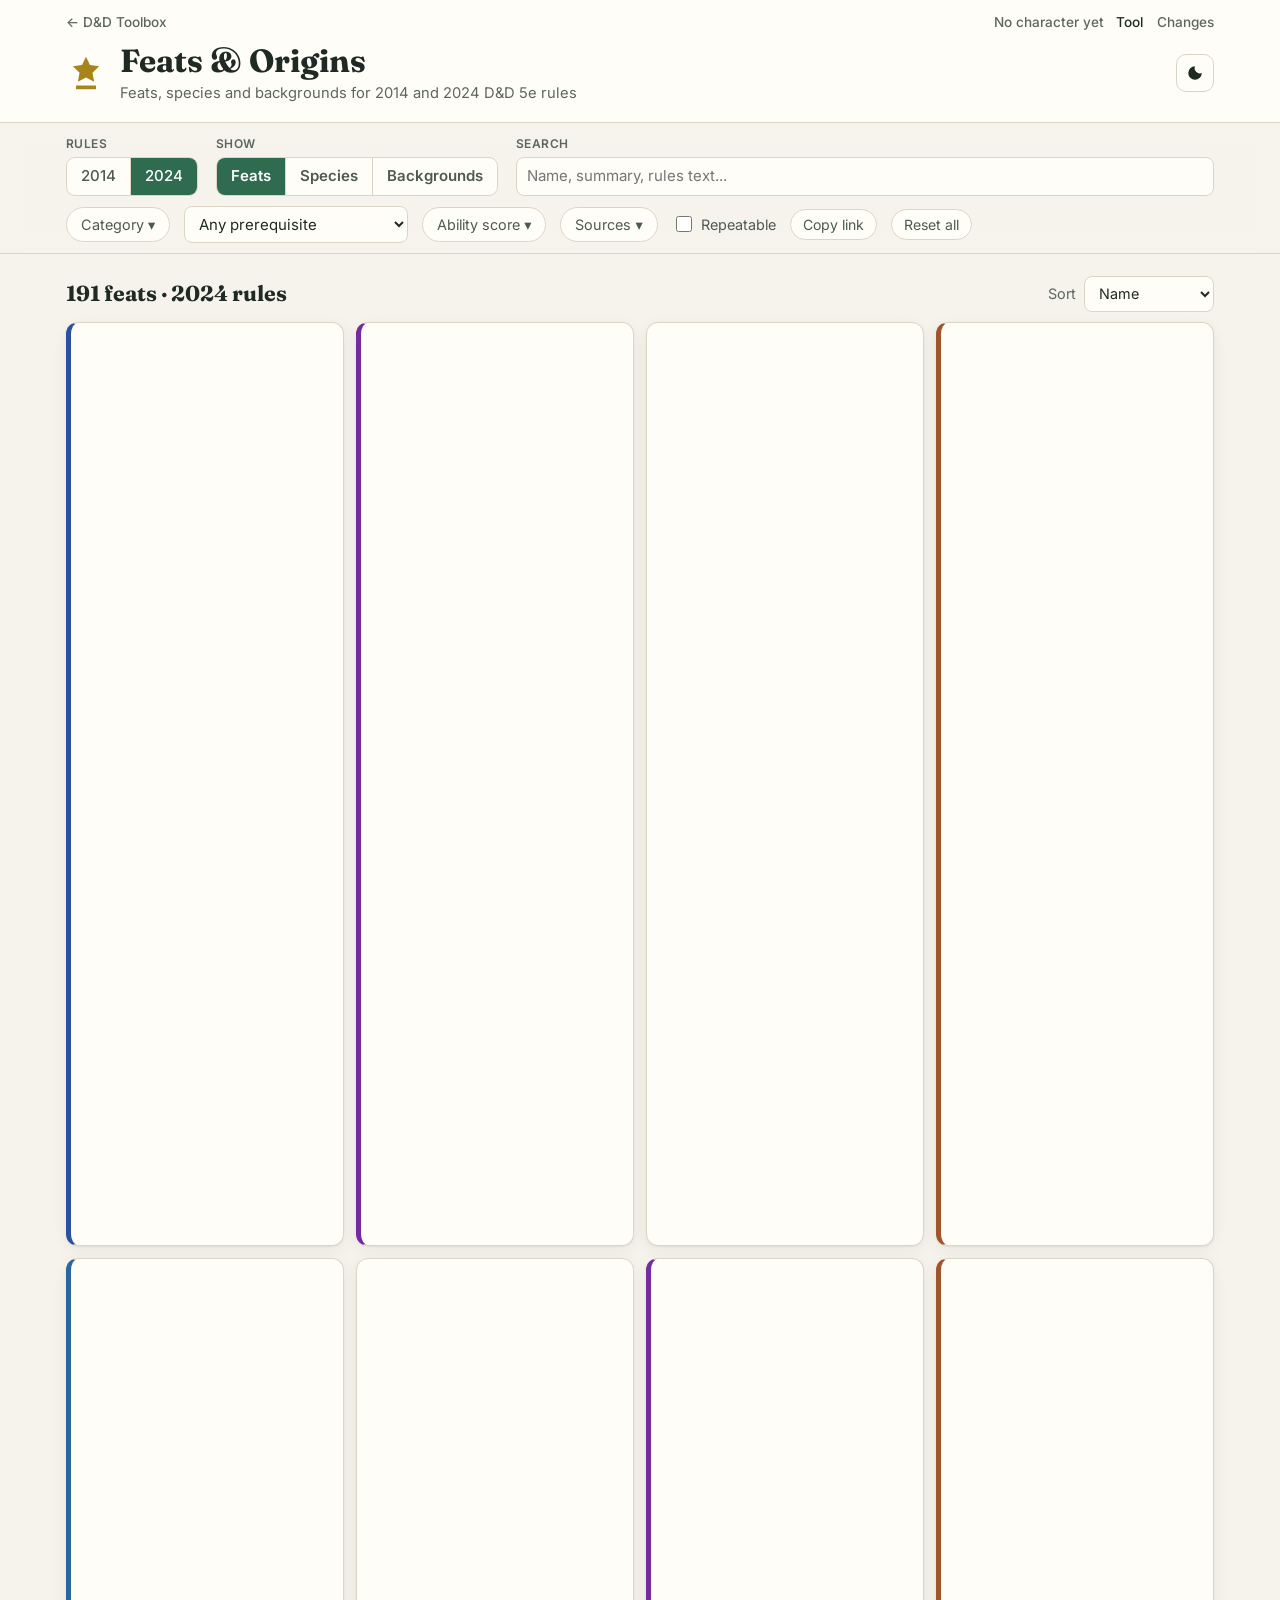
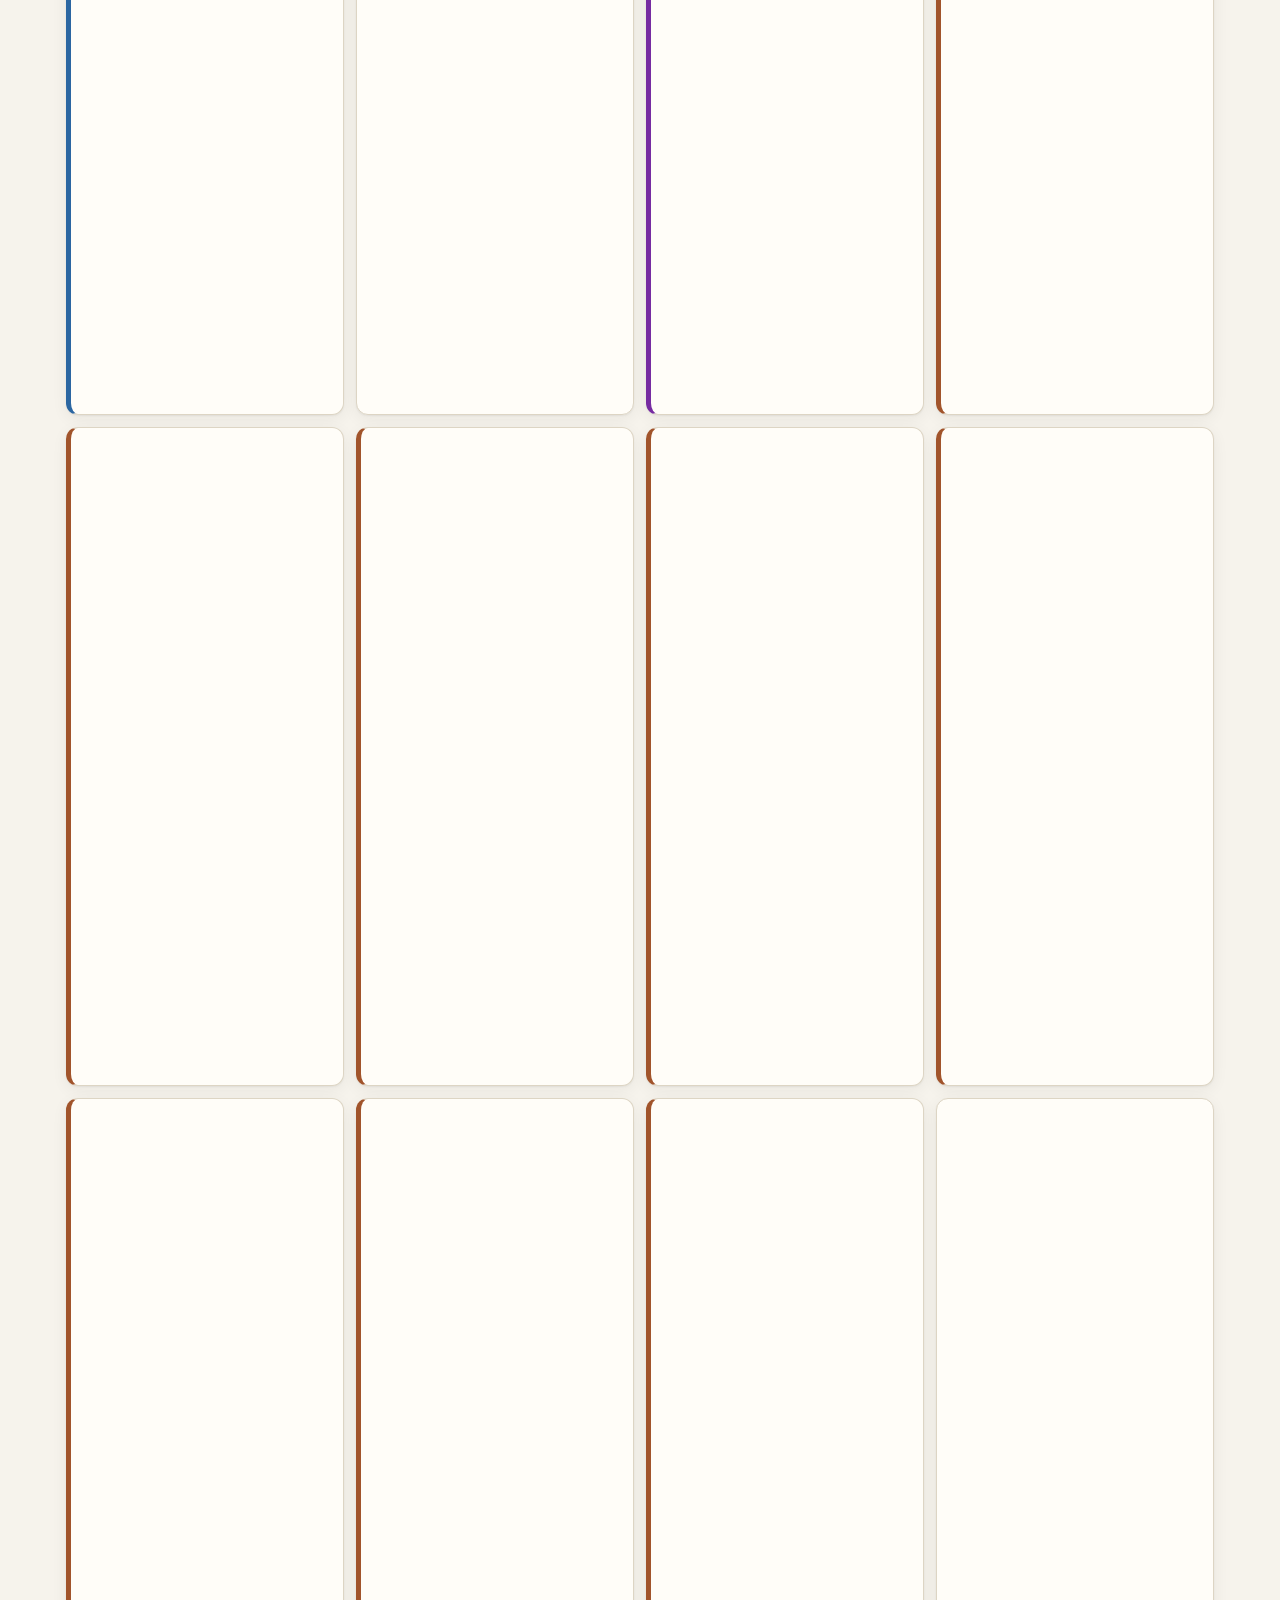
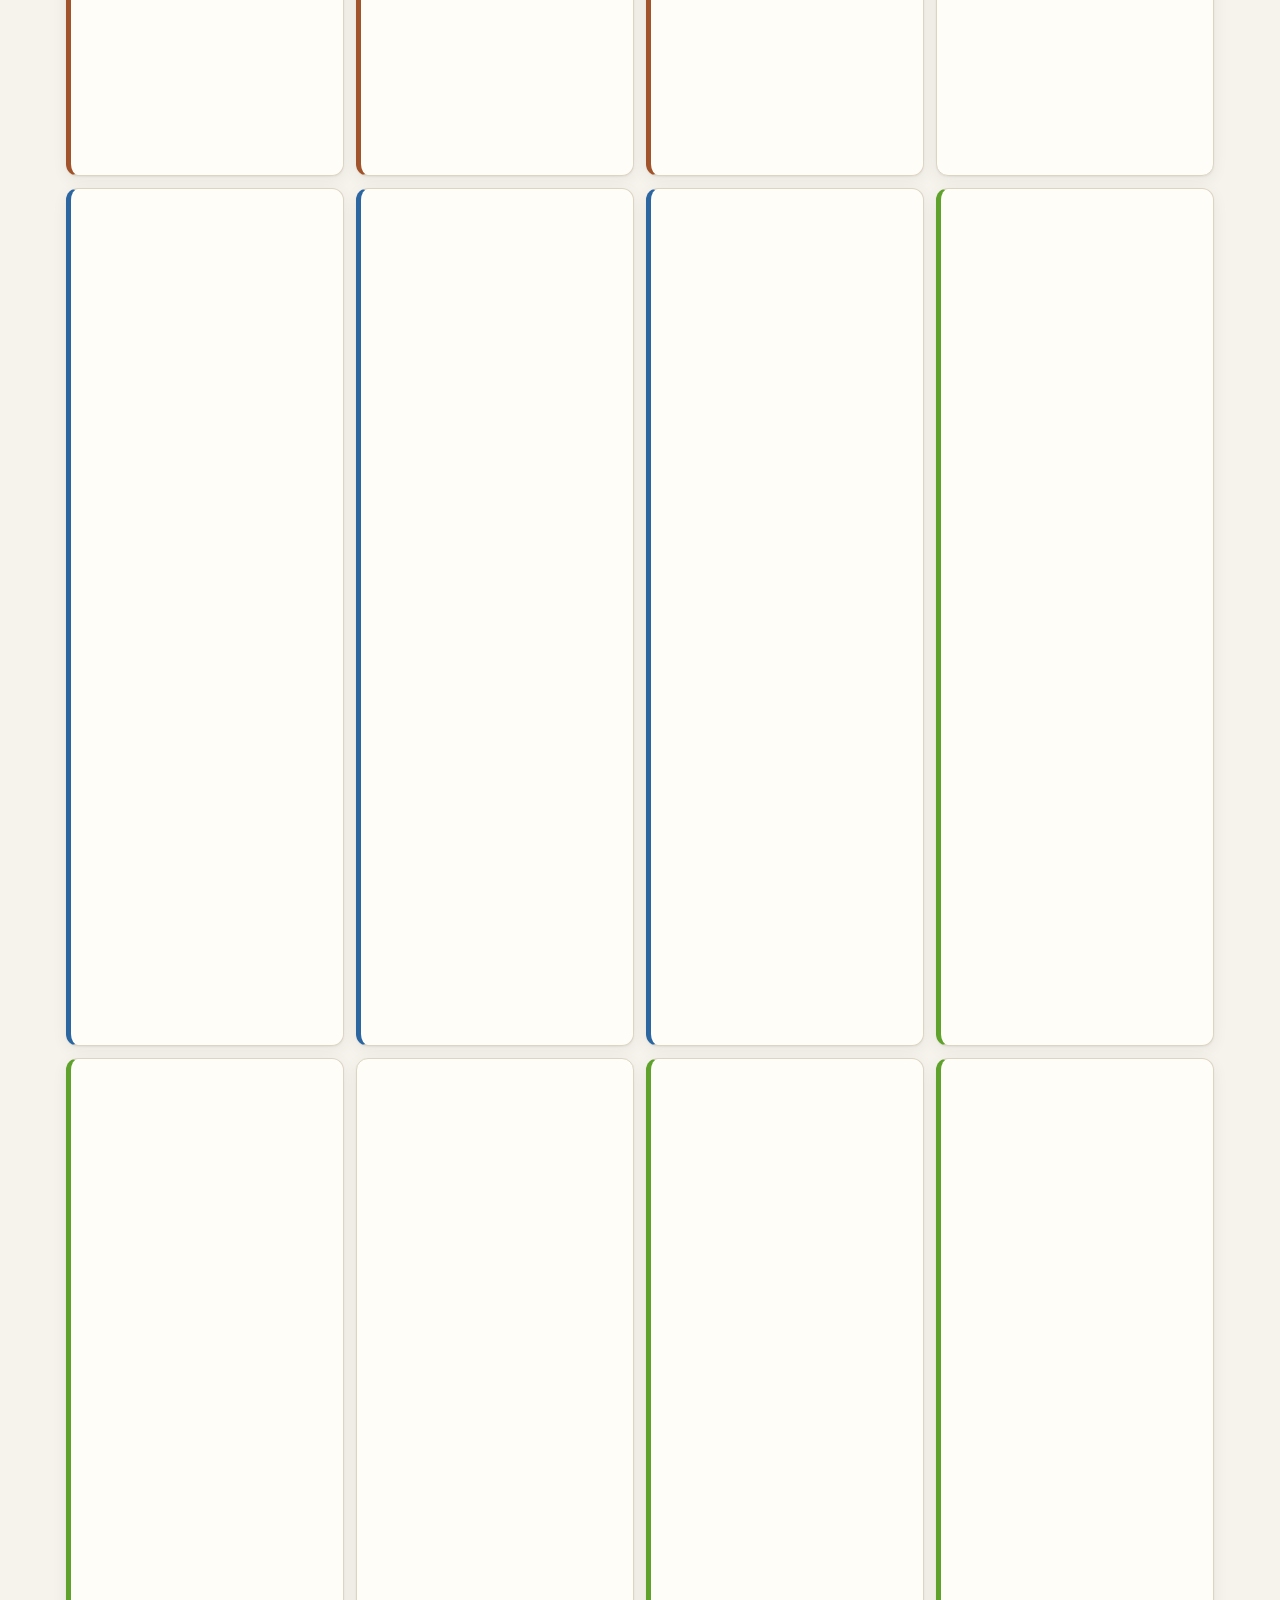
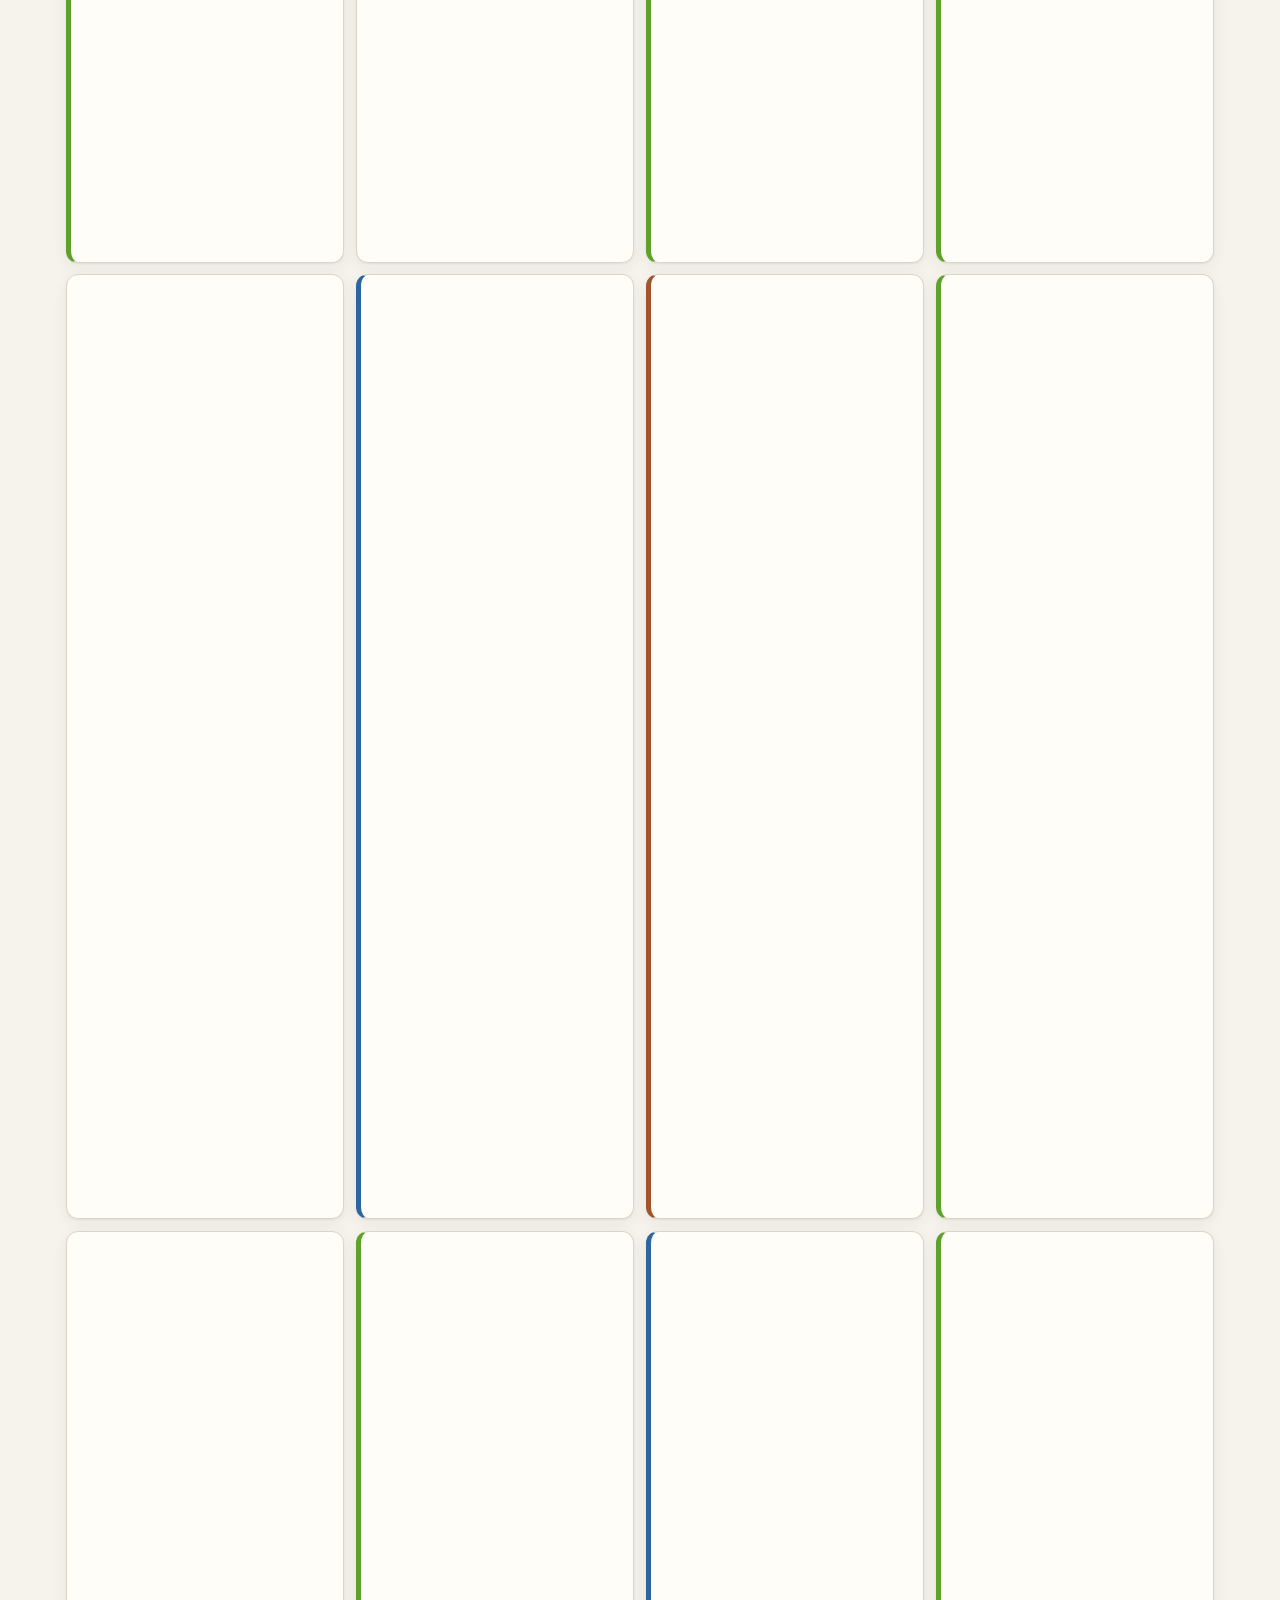
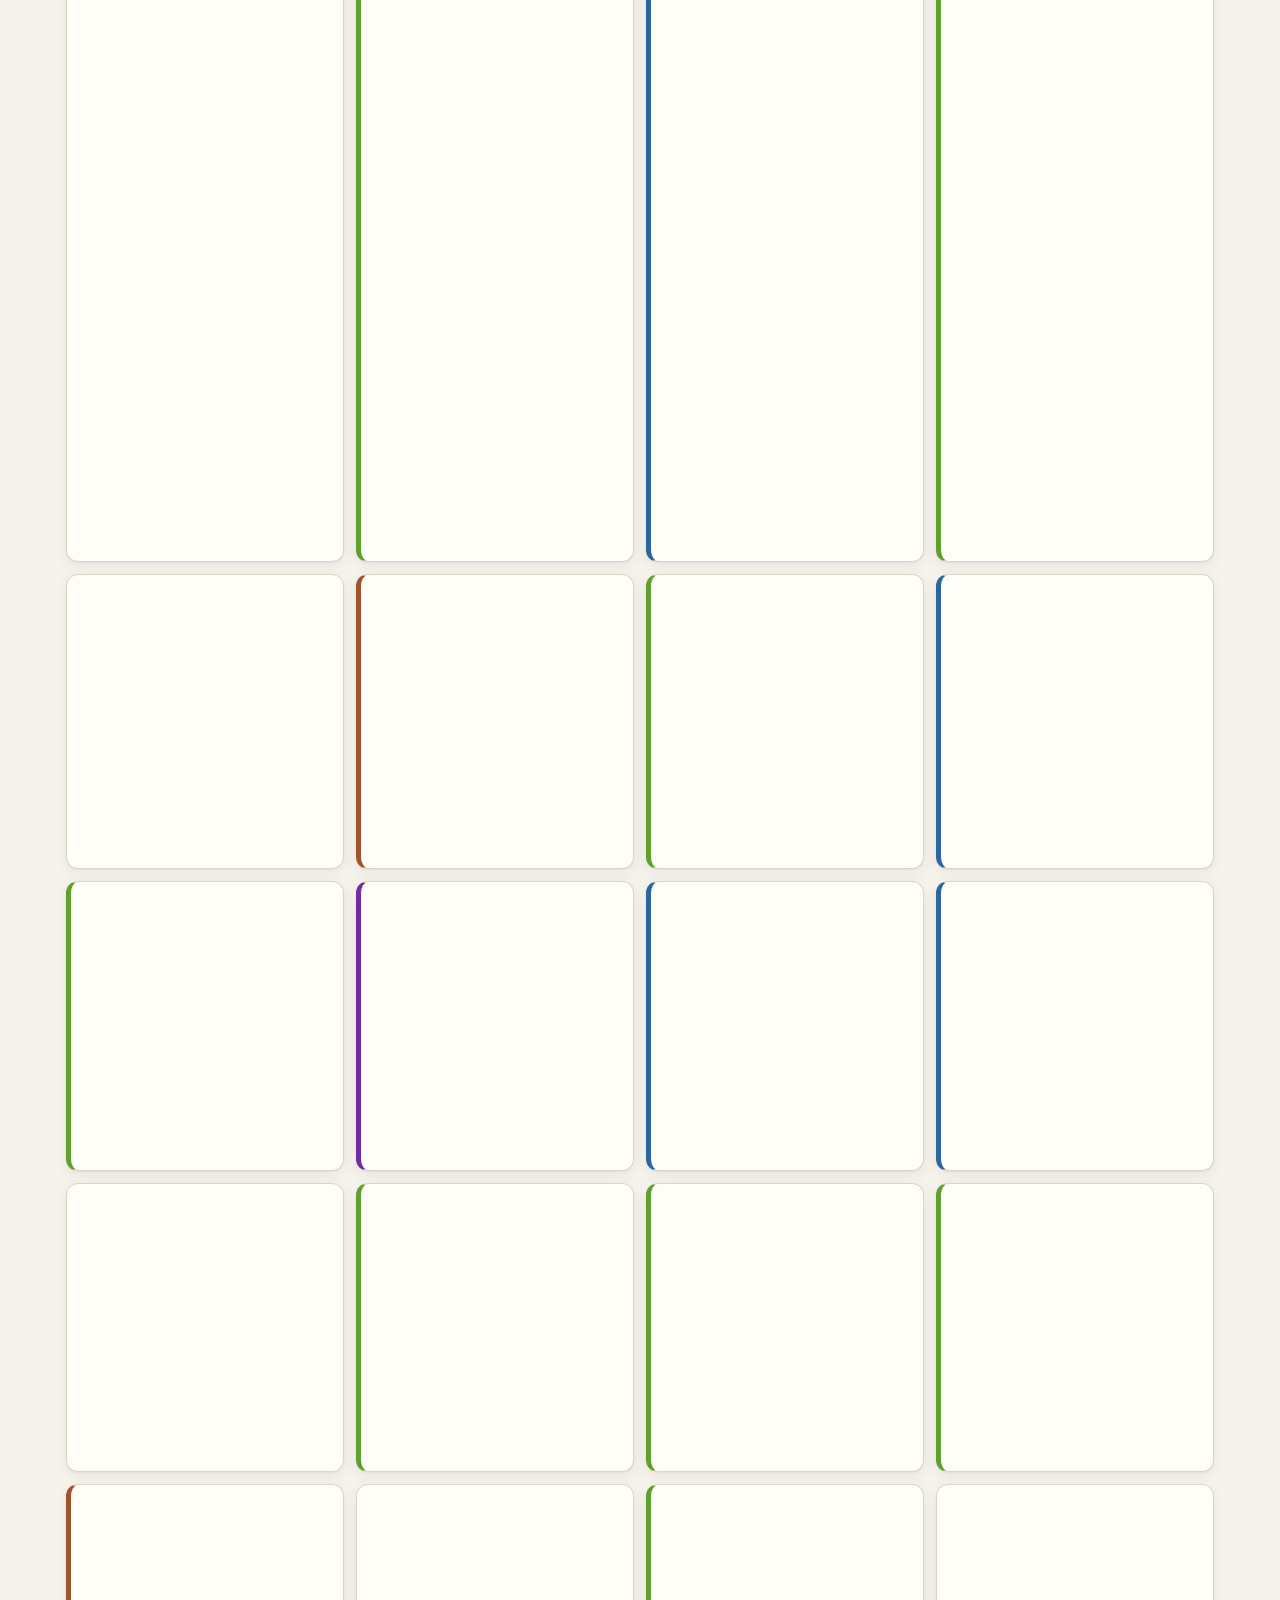
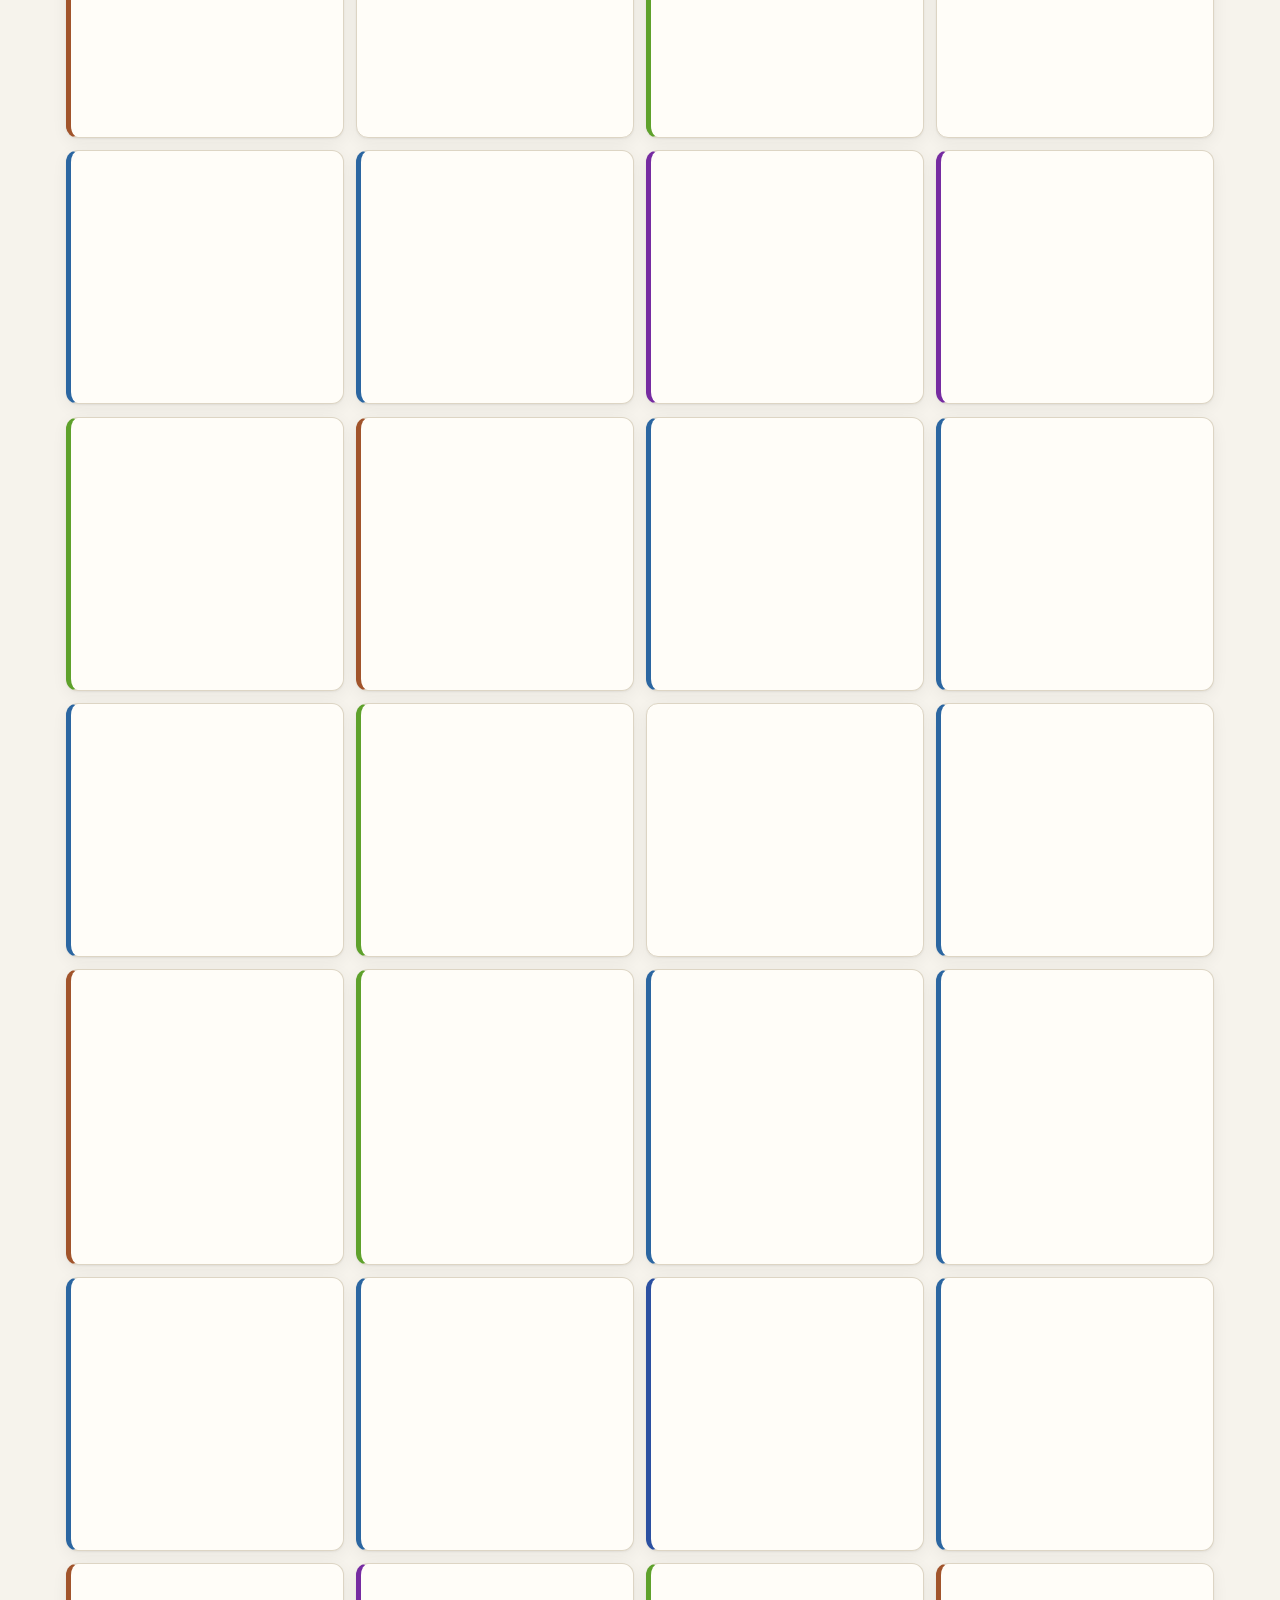
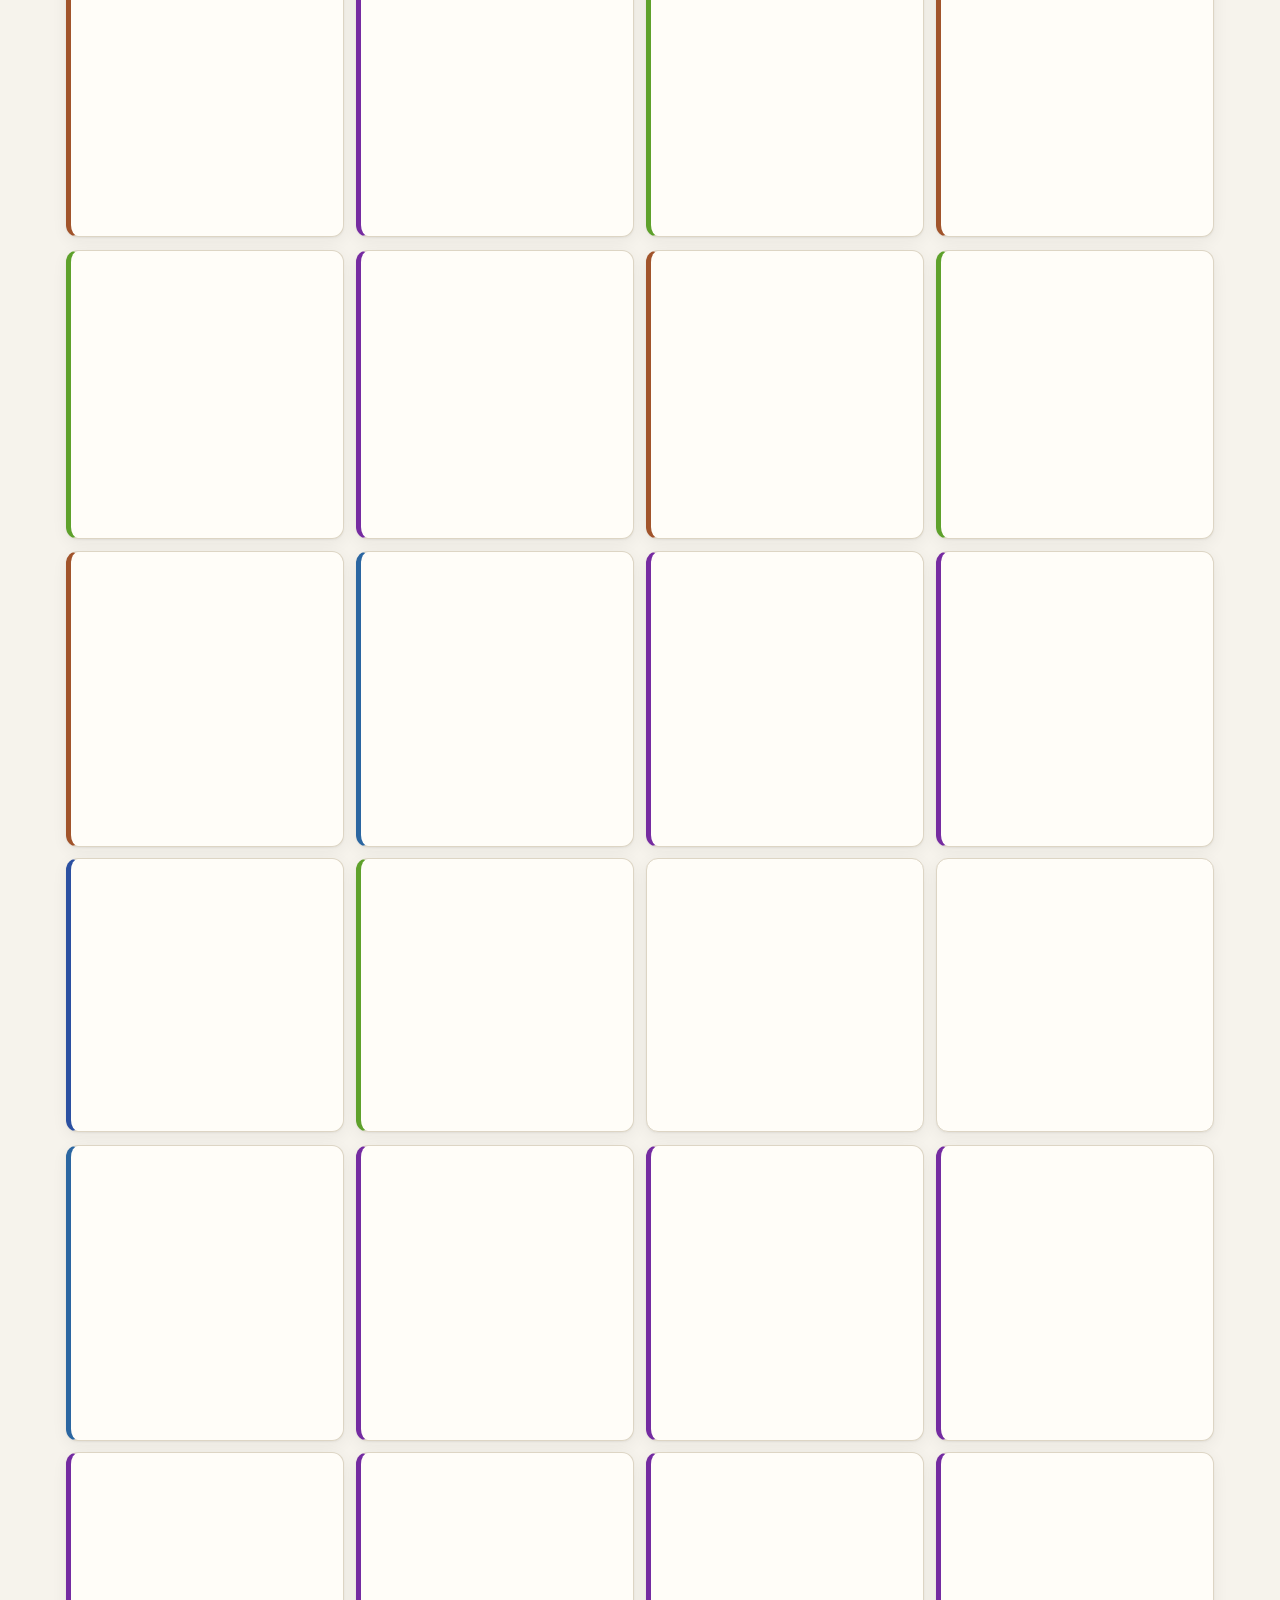
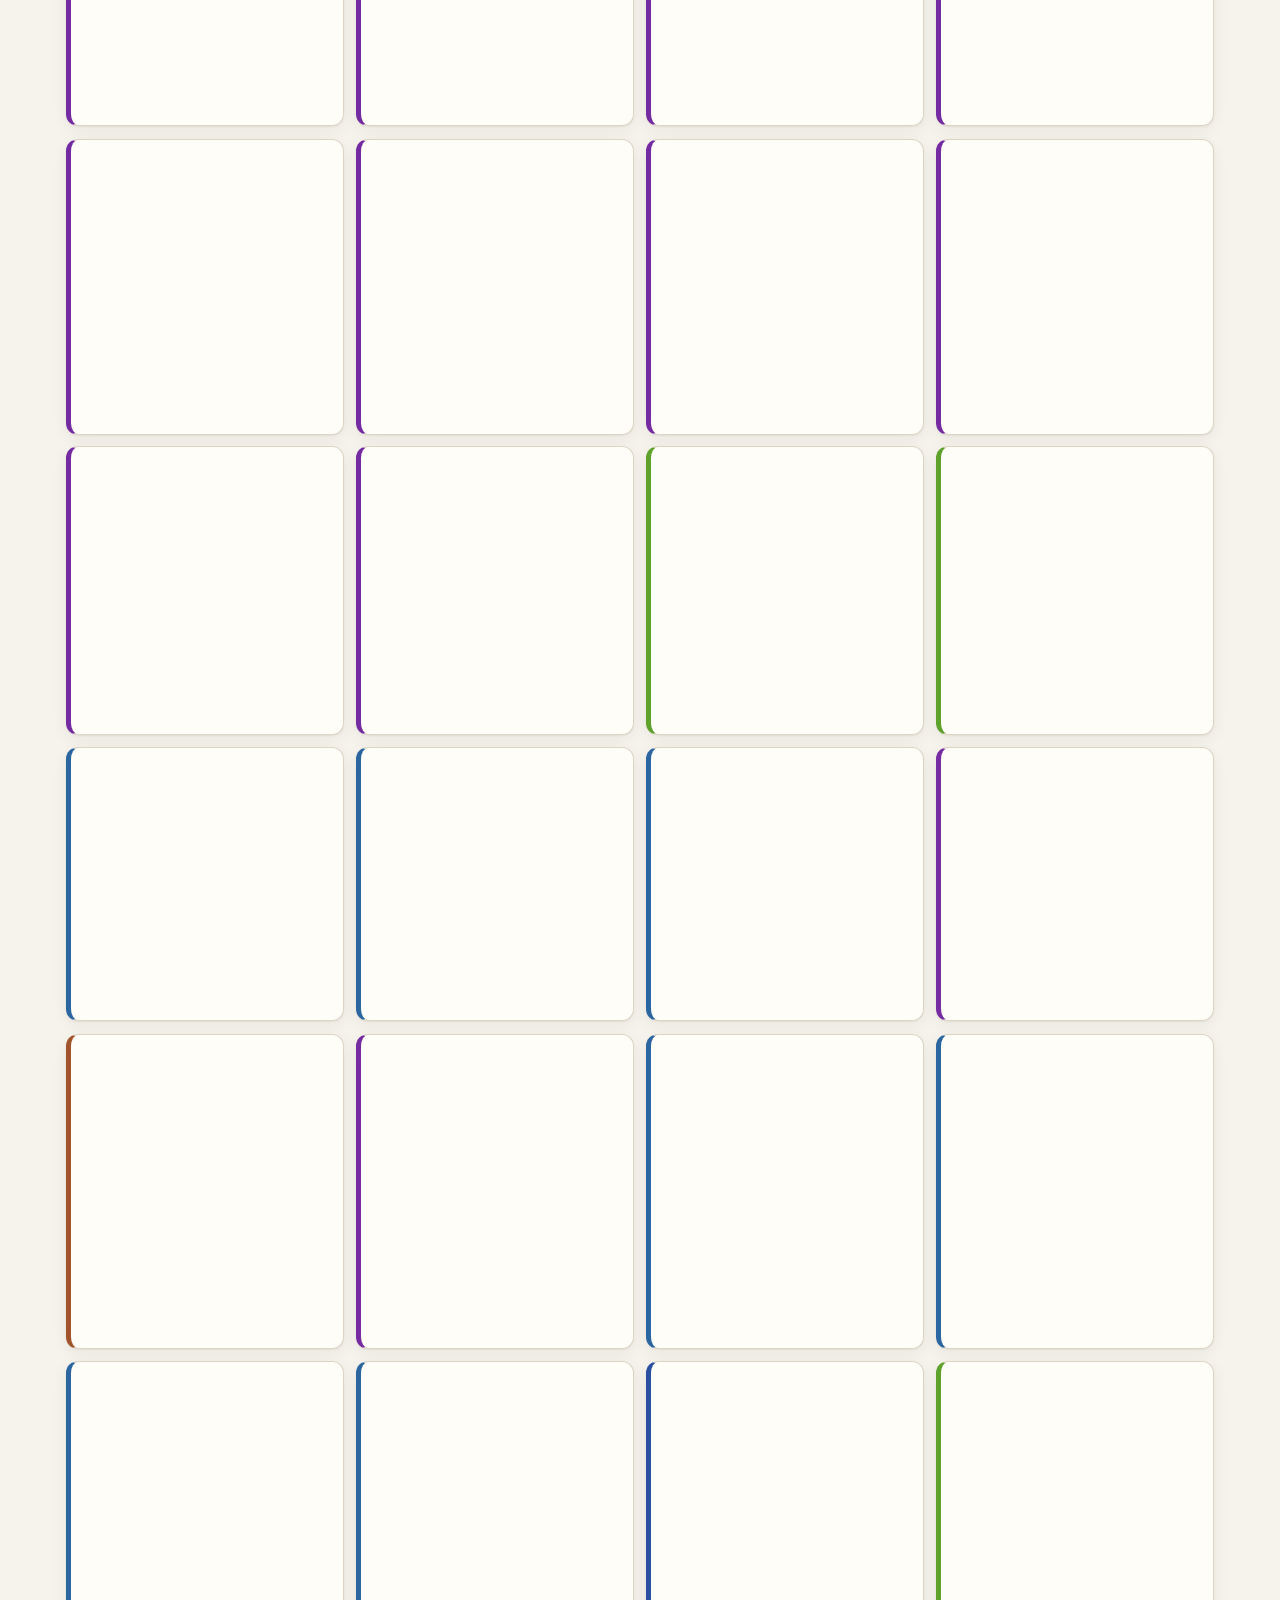
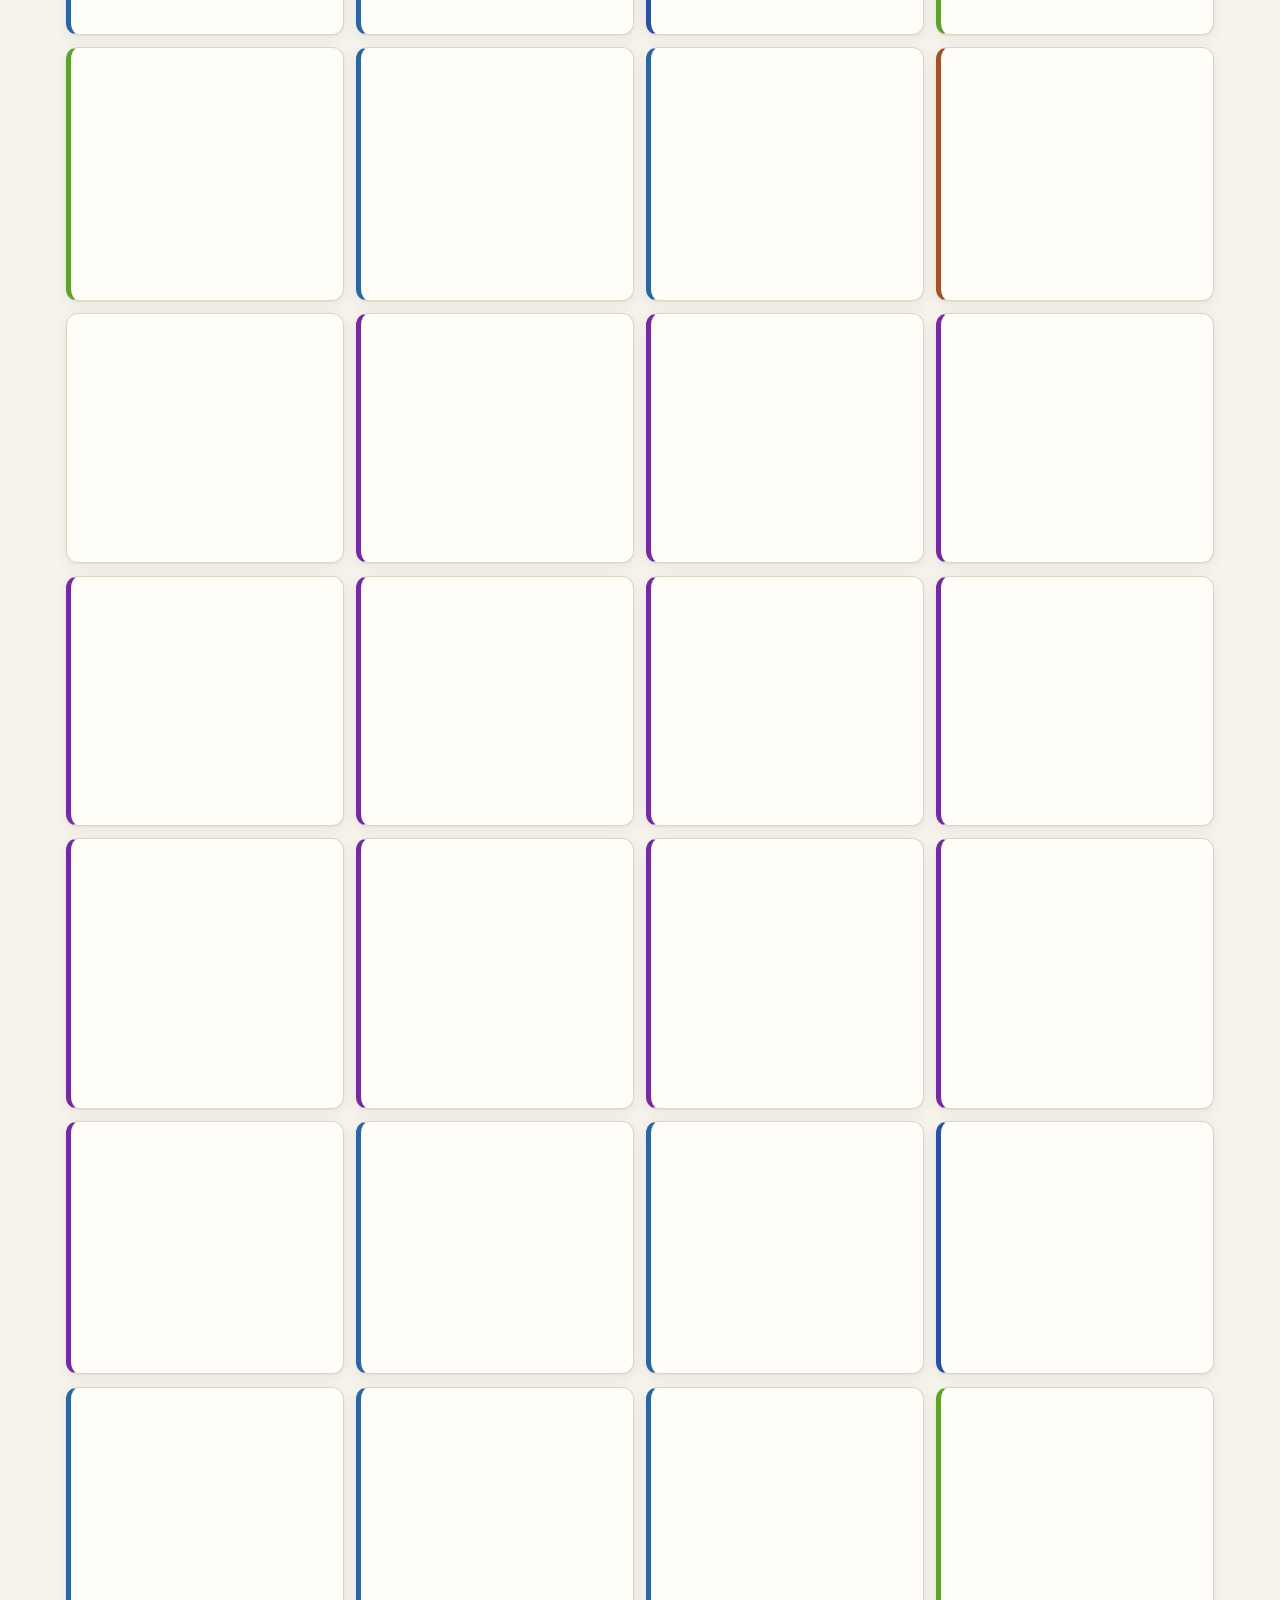
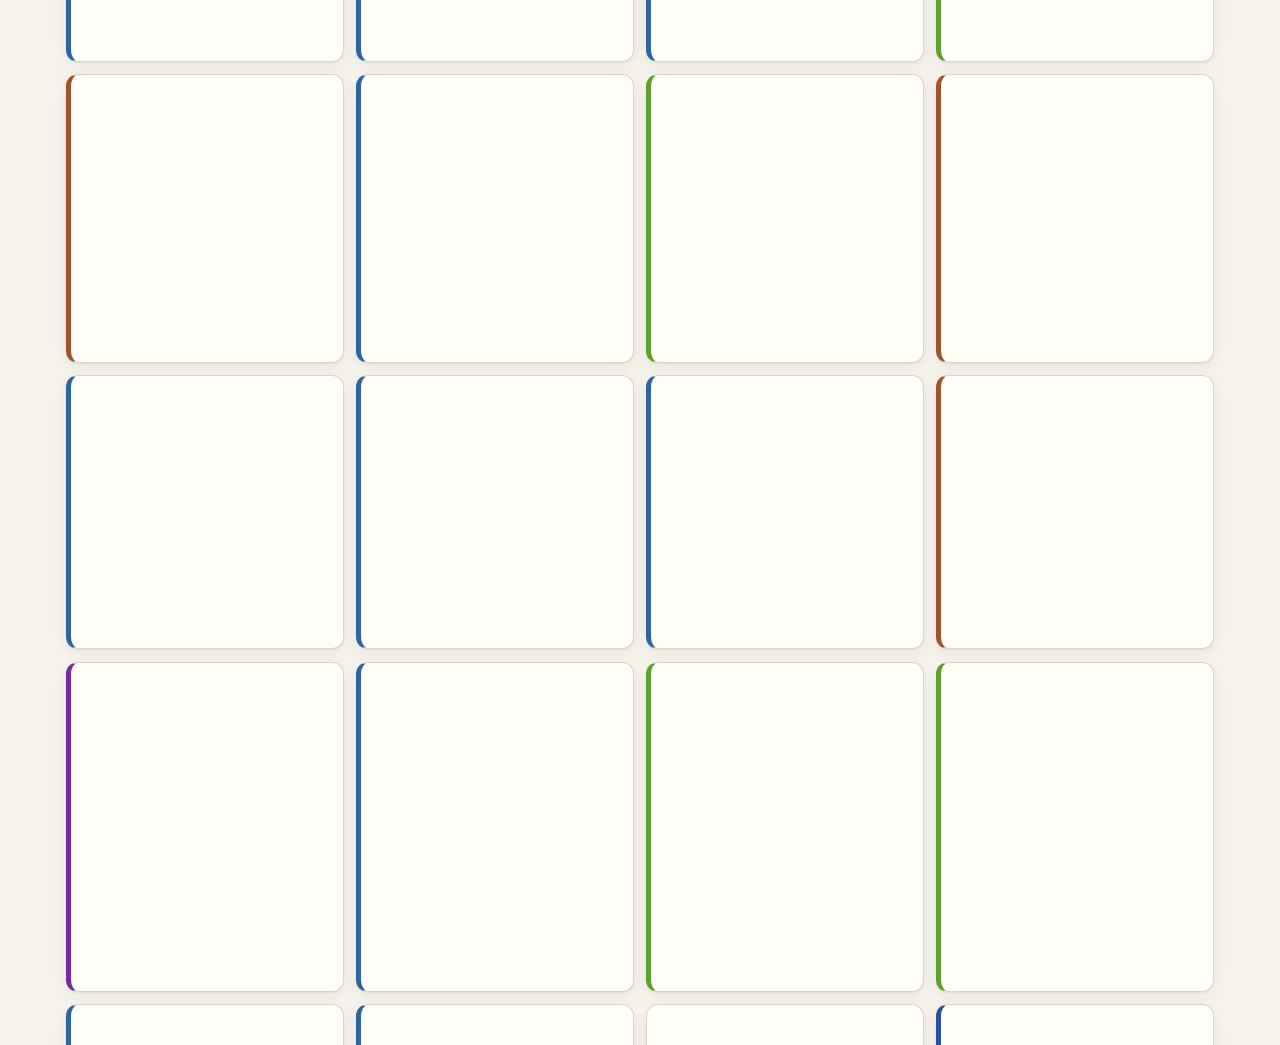
==== site/index.html @ a6205352 "Feats & Origins: feats, species and backgrounds for 2014 and 2024 Full SRD 5.1/5.2 text plus a facts" ====
<!doctype html>
<html lang="en">
<head>
<meta charset="utf-8">
<meta name="viewport" content="width=device-width, initial-scale=1">
<title>Feats &amp; Origins</title>
<meta name="description" content="D&D 5e feats, species and backgrounds for the 2014 and 2024 rules: full SRD text, an index of the official books, filters, and a check of which feats your character qualifies for.">
<meta name="theme-color" content="#f6f3ec" media="(prefers-color-scheme: light)">
<meta name="theme-color" content="#12171a" media="(prefers-color-scheme: dark)">
<link rel="canonical" href="https://wernercd.github.io/dnd-feats/">
<meta property="og:type" content="website">
<meta property="og:site_name" content="D&amp;D Toolbox">
<meta property="og:title" content="Feats &amp; Origins">
<meta property="og:description" content="D&amp;D 5e feats, species and backgrounds for the 2014 and 2024 rules: full SRD text, an index of the official books, filters, and a check of which feats your character qualifies for.">
<meta property="og:url" content="https://wernercd.github.io/dnd-feats/">
<meta name="twitter:card" content="summary">
<link rel="icon" href="data:image/svg+xml,%3Csvg xmlns='http://www.w3.org/2000/svg' viewBox='0 0 32 32'%3E%3Cpath d='M16 3l3.2 6.6 7.3 1-5.3 5.1 1.3 7.2L16 19.5l-6.5 3.4 1.3-7.2-5.3-5.1 7.3-1z' fill='%23c9a227'/%3E%3Cpath d='M8 26h16v3H8z' fill='%23c9a227'/%3E%3C/svg%3E">
<link rel="preconnect" href="https://fonts.googleapis.com">
<link rel="preconnect" href="https://fonts.gstatic.com" crossorigin>
<link href="https://fonts.googleapis.com/css2?family=Fraunces:opsz,wght@9..144,500;9..144,700&family=Inter:wght@400;500;600&display=swap" rel="stylesheet">
<script>try{var t=localStorage.getItem('dnd.theme');if(t==='dark'||t==='light')document.documentElement.dataset.theme=t;}catch(e){}</script>
<link rel="stylesheet" href="styles.css?v=dev">
</head>
<body>
<header class="site-header">
  <div class="wrap hub-bar">
    <a href="https://wernercd.github.io/dnd/">&larr; D&amp;D Toolbox</a>
    <span class="char-pick" id="charPick"></span>
    <nav class="hub-nav" aria-label="Site">
      <a href="./" aria-current="page">Tool</a>
      <a href="changes.html">Changes</a>
    </nav>
  </div>
  <div class="wrap header-inner">
    <div class="brand">
      <svg class="logo" viewBox="0 0 32 32" aria-hidden="true"><path d="M16 3l3.2 6.6 7.3 1-5.3 5.1 1.3 7.2L16 19.5l-6.5 3.4 1.3-7.2-5.3-5.1 7.3-1z"/><path d="M8 26h16v3H8z"/></svg>
      <div>
        <h1>Feats &amp; Origins</h1>
        <p class="tagline">Feats, species and backgrounds for 2014 and 2024 D&amp;D 5e rules</p>
      </div>
    </div>
    <button id="themeBtn" class="icon-btn" type="button" aria-label="Toggle dark mode" title="Toggle dark mode">
      <svg viewBox="0 0 24 24" aria-hidden="true"><path d="M12 3a9 9 0 1 0 9 9 7 7 0 0 1-9-9z"/></svg>
    </button>
  </div>
</header>

<section class="controls" aria-label="Filters">
  <div class="wrap controls-grid">
    <div class="ctl">
      <span class="ctl-label">Rules</span>
      <div class="seg" role="radiogroup" aria-label="Rules edition">
        <button type="button" role="radio" data-ed="2014">2014</button>
        <button type="button" role="radio" data-ed="2024">2024</button>
      </div>
    </div>
    <div class="ctl">
      <span class="ctl-label">Show</span>
      <div class="seg tabs" role="tablist" aria-label="What to list">
        <button type="button" role="tab" data-tab="feats" id="tab-feats" aria-controls="list">Feats</button>
        <button type="button" role="tab" data-tab="species" id="tab-species" aria-controls="list">Species</button>
        <button type="button" role="tab" data-tab="backgrounds" id="tab-backgrounds" aria-controls="list">Backgrounds</button>
      </div>
    </div>
    <div class="ctl ctl-search">
      <label class="ctl-label" for="search">Search</label>
      <input type="search" id="search" placeholder="Name, summary, rules text...">
    </div>
  </div>
  <div class="wrap filters">
    <details class="srcpick fpick feat-only" id="catPick">
      <summary id="catSum">Category</summary>
      <div class="srcpop">
        <div class="srcbtns"><button type="button" id="catClear">Clear all</button><span class="small muted">Shows feats in any ticked category.</span></div>
        <div id="catList" class="srclist" role="group" aria-label="Feat category"></div>
      </div>
    </details>
    <select id="pre" class="feat-only" aria-label="Prerequisite">
      <option value="">Any prerequisite</option>
      <option value="none">No prerequisite</option>
      <option value="level">Needs a level</option>
      <option value="ability">Needs an ability score</option>
      <option value="species">Needs a species</option>
      <option value="cast">Needs spellcasting</option>
      <option value="feat">Needs another feat</option>
      <option value="class">Needs a class, feature or training</option>
      <option value="campaign">Tied to a setting</option>
    </select>
    <details class="srcpick fpick" id="abPick">
      <summary id="abSum">Ability score</summary>
      <div class="srcpop">
        <div class="srcbtns"><button type="button" id="abClear">Clear all</button><span class="small muted" id="abHint">Shows entries that can raise any ticked score.</span></div>
        <div id="abList" class="srclist" role="group" aria-label="Ability score"></div>
      </div>
    </details>
    <details class="srcpick" id="srcPick">
      <summary id="srcSum">Sources</summary>
      <div class="srcpop">
        <input type="search" id="srcQ" placeholder="Find a book..." aria-label="Filter sources">
        <div class="srcbtns"><button type="button" id="srcSrd">SRD only</button><button type="button" id="srcAll">Select all</button><button type="button" id="srcNone">Clear all</button></div>
        <div id="srcList" class="srclist"></div>
      </div>
    </details>
    <label class="tog feat-only" title="Only feats you can take more than once"><input type="checkbox" id="rep"> Repeatable</label>
    <select id="show" class="ch-only feat-only" aria-label="Character filter">
      <option value="">Everything</option>
      <option value="ok">Character qualifies</option>
      <option value="taken" class="feat-opt">Taken</option>
      <option value="planned" class="feat-opt">Planned</option>
      <option value="mine" class="feat-opt">Taken or planned</option>
    </select>
    <label class="ctl-inline ch-only feat-only" for="atLvl" title="Check prerequisites as if the character were this level (for planning an ASI level)">At level <input type="number" id="atLvl" min="1" max="20" inputmode="numeric"></label>
    <button type="button" class="chip" id="copyLink" title="Copy a link to this exact view">Copy link</button>
    <button type="button" class="chip" id="resetBtn" title="Clear every filter (the rules edition and tab stay)">Reset all</button>
  </div>
</section>

<main class="wrap">
  <section class="char-card ch-only" id="charCard" aria-live="polite" hidden></section>

  <section class="results">
    <div class="results-head">
      <h2 id="count">Feats</h2>
      <div class="sort">
        <label for="sort">Sort</label>
        <select id="sort">
          <option value="name">Name</option>
          <option value="cat">Category</option>
          <option value="src">Source</option>
          <option value="ok" class="ch-only">Qualifies first</option>
        </select>
      </div>
    </div>
    <div id="list" class="list" role="tabpanel" aria-labelledby="tab-feats"></div>
    <p id="empty" class="empty" hidden>Nothing matches. Try clearing a filter or switching the rules edition.</p>
  </section>

  <section class="about" id="about" data-reveal>
    <h2>About</h2>
    <p>Browse feats, species (races) and backgrounds for the 2014 rules (SRD 5.1) and the 2024 rules (SRD 5.2). Entries from the free System Reference Documents show their full rules text. Entries from the other official books are listed as an index: name, book, page, category, prerequisite, ability increase and a one-line summary written for this site, so you know where to look them up.</p>
    <p>Pick a character in the header (shared with the other D&amp;D Toolbox tools) to see which feats it qualifies for, mark feats as taken or planned, and set its species and background so species prerequisites can be checked. Prerequisites that depend on things the character record doesn't hold (a campaign, a background feature, a tool) are marked <em>check</em> rather than guessed.</p>
    <p>Text marked <em>SRD 5.1</em> or <em>SRD 5.2</em> comes from the System Reference Documents 5.1 and 5.2 by Wizards of the Coast LLC, available at <a href="https://dnd.wizards.com/resources/systems-reference-document" rel="noopener">dnd.wizards.com</a> and licensed under the <a href="https://creativecommons.org/licenses/by/4.0/legalcode" rel="noopener">Creative Commons Attribution 4.0 International License</a>. It was retrieved through the <a href="https://open5e.com" rel="noopener">Open5e</a> API. The index of other books (facts only, no rules text) was compiled from the community <a href="https://github.com/5etools-mirror-3/5etools-src" rel="noopener">5etools</a> dataset; the summaries are original. Unofficial fan content; not affiliated with or endorsed by Wizards of the Coast.</p>
    <p class="muted" id="generated"></p>
    <p><a href="changes.html">See what's changed</a></p>
  </section>

  <section class="about" id="sources" data-reveal>
    <h2>Source material</h2>
    <p class="muted">Every book the entries on this site come from, with counts per rules edition. The SRDs are free; the others are official books.</p>
    <ul id="srcLinks" class="srclinks"></ul>
    <p class="small muted">The free rules: <a href="https://www.dndbeyond.com/sources/dnd/basic-rules-2014" rel="noopener">Basic Rules (2014)</a> and <a href="https://www.dndbeyond.com/sources/dnd/br-2024" rel="noopener">Free Rules (2024)</a>.</p>
  </section>
</main>

<footer class="site-footer">
  <div class="wrap">
    <ul class="foot-links">
      <li><a href="https://wernercd.github.io/dnd/">D&amp;D Toolbox</a></li>
      <li><a href="https://wernercd.github.io/dnd-druid-wildshapes/">Wild Shape Beast List</a></li>
      <li><a href="https://wernercd.github.io/dnd-items/">Item Finder</a></li>
      <li><a href="https://wernercd.github.io/dnd-multiclass-planner/">Multiclass Planner</a></li>
      <li><a href="https://wernercd.github.io/dnd-magic/">Spell Planner</a></li>
      <li><a href="changes.html">Changes</a></li>
      <li><a href="https://github.com/WernerCD/dnd-feats" rel="noopener">Source code</a></li>
      <li><a href="https://github.com/WernerCD/dnd-feats/issues" rel="noopener">Report a problem</a></li>
    </ul>
    <p>Unofficial fan content, not affiliated with or endorsed by Wizards of the Coast. Rules text comes from the System Reference Documents 5.1 and 5.2 by Wizards of the Coast LLC, licensed under <a href="https://creativecommons.org/licenses/by/4.0/legalcode" rel="noopener">CC BY 4.0</a>.</p>
  </div>
</footer>

<dialog id="detail" aria-labelledby="dTitle">
  <div class="dlg">
    <button type="button" class="icon-btn close" id="closeDlg" aria-label="Close">
      <svg viewBox="0 0 24 24" aria-hidden="true"><path d="M6 6l12 12M18 6L6 18"/></svg>
    </button>
    <div id="dBody"></div>
  </div>
</dialog>

<script src="character.js?v=dev"></script>
<script src="app.js?v=dev"></script>
<script src="theme.js?v=dev"></script>
<script src="version.js?v=dev"></script>
<script src="motion.js?v=dev" defer></script><script src="ui.js?v=dev" defer></script>
</body>
</html>
---- site/styles.css ----
:root {
  --src-s: 58%; --src-l: 40%; --src-bg: 94%;
  --bg: #f6f3ec;
  --surface: #fffdf8;
  --surface-2: #efeadf;
  --ink: #1f2a24;
  --ink-2: #4d5a52;
  --muted: #5c665f;
  --line: #ddd5c4;
  --accent: #2f6b4f;
  --accent-ink: #ffffff;
  --gold: #a8841c;
  --warn: #9a4b1c;
  --warn-bg: #f7e6d8;
  --chip: #e6efe9;
  --shadow: 0 1px 2px rgba(31, 42, 36, .06), 0 4px 16px rgba(31, 42, 36, .06);
  --radius: 12px;
  color-scheme: light;
}
@media (prefers-color-scheme: dark) {
  :root:not([data-theme="light"]) {
    --bg: #12171a;
    --surface: #1a2125;
    --surface-2: #222b30;
    --ink: #e8ece6;
    --ink-2: #b9c3bc;
    --muted: #8d9a93;
    --line: #2f3a3f;
    --accent: #6fbf95;
    --accent-ink: #0d1a13;
    --gold: #d9b84a;
    --warn: #f0a878;
    --warn-bg: #3a2a20;
    --chip: #233229;
    --shadow: 0 1px 2px rgba(0, 0, 0, .3), 0 4px 16px rgba(0, 0, 0, .25);
    color-scheme: dark;
  }
}
:root[data-theme="dark"] {
  --bg: #12171a;
  --surface: #1a2125;
  --surface-2: #222b30;
  --ink: #e8ece6;
  --ink-2: #b9c3bc;
  --muted: #8d9a93;
  --line: #2f3a3f;
  --accent: #6fbf95;
  --accent-ink: #0d1a13;
  --gold: #d9b84a;
  --warn: #f0a878;
  --warn-bg: #3a2a20;
  --chip: #233229;
  --shadow: 0 1px 2px rgba(0, 0, 0, .3), 0 4px 16px rgba(0, 0, 0, .25);
  color-scheme: dark;
}

* { box-sizing: border-box; }
[hidden] { display: none !important; }
html { -webkit-text-size-adjust: 100%; }
body {
  margin: 0;
  background: var(--bg);
  color: var(--ink);
  font: 15px/1.5 Inter, system-ui, -apple-system, "Segoe UI", sans-serif;
}
a { color: var(--accent); }
h1, h2, h3 { font-family: Fraunces, Georgia, serif; font-weight: 700; line-height: 1.2; margin: 0; }
h2 { font-size: 1.35rem; }
.wrap { max-width: 1180px; margin: 0 auto; padding: 0 16px; }
.muted { color: var(--muted); }

/* header */
.icon-btn { background: none; border: 1px solid var(--line); color: var(--ink); width: 38px; height: 38px; border-radius: 10px; display: grid; place-items: center; cursor: pointer; flex: none; }
.icon-btn svg { width: 18px; height: 18px; fill: none; stroke: currentColor; stroke-width: 2; stroke-linecap: round; }
#themeBtn svg { fill: currentColor; stroke: none; }
.icon-btn:hover { background: var(--surface-2); }

/* controls */
.controls { position: sticky; top: 0; z-index: 5; background: color-mix(in srgb, var(--bg) 92%, transparent); backdrop-filter: blur(8px); border-bottom: 1px solid var(--line); padding: 12px 0 10px; }
.controls-grid { display: flex; flex-wrap: wrap; gap: 12px 18px; align-items: flex-end; }
.ctl { display: flex; flex-direction: column; gap: 4px; }
.ctl-label { font-size: .75rem; font-weight: 600; letter-spacing: .04em; text-transform: uppercase; color: var(--muted); }
.ctl-label output { color: var(--ink); font-size: .95rem; text-transform: none; letter-spacing: 0; margin-left: 4px; }
.ctl-level { min-width: 180px; flex: 1 1 180px; max-width: 280px; }
.ctl-level input { width: 100%; accent-color: var(--accent); }
.ctl-wis input { width: 70px; }
.ctl-search { flex: 2 1 200px; }
input[type=search], input[type=number], select {
  font: inherit; color: var(--ink); background: var(--surface); border: 1px solid var(--line); border-radius: 8px; padding: 7px 10px; min-height: 36px;
}
input:focus-visible, select:focus-visible, button:focus-visible { outline: 2px solid var(--accent); outline-offset: 2px; }
.seg { display: inline-flex; border: 1px solid var(--line); border-radius: 9px; overflow: hidden; background: var(--surface); }
.seg button { font: inherit; font-weight: 500; border: 0; background: none; color: var(--ink-2); padding: 7px 14px; cursor: pointer; min-height: 36px; }
.seg button + button { border-left: 1px solid var(--line); }
.seg button[aria-checked="true"] { background: var(--accent); color: var(--accent-ink); }
.filters { display: flex; flex-wrap: wrap; align-items: center; gap: 8px 14px; margin-top: 10px; }
.chips { display: flex; gap: 6px; flex-wrap: wrap; }
.chip { font: inherit; font-size: .88rem; border: 1px solid var(--line); background: var(--surface); color: var(--ink-2); border-radius: 999px; padding: 4px 12px; cursor: pointer; }
.chip[aria-pressed="true"] { background: var(--chip); border-color: var(--accent); color: var(--ink); }
.tog { display: inline-flex; align-items: center; gap: 6px; font-size: .9rem; color: var(--ink-2); cursor: pointer; }
.tog input { accent-color: var(--accent); width: 16px; height: 16px; }

/* rules card */
.rules-card { margin: 18px 0; background: var(--surface); border: 1px solid var(--line); border-radius: var(--radius); box-shadow: var(--shadow); padding: 16px 18px; }
.rules-top { display: flex; flex-wrap: wrap; gap: 10px 24px; align-items: baseline; }
.rules-top h2 { font-size: 1.2rem; }
.stats { display: flex; flex-wrap: wrap; gap: 8px; margin: 12px 0 8px; }
.stat { background: var(--surface-2); border-radius: 10px; padding: 8px 12px; min-width: 110px; }
.stat b { display: block; font-size: 1.15rem; font-family: Fraunces, Georgia, serif; }
.stat span { font-size: .78rem; color: var(--muted); }
.stat.warn { background: var(--warn-bg); }
.stat.warn b { color: var(--warn); }
.rules-card ul { margin: 6px 0 0; padding-left: 18px; color: var(--ink-2); }
.rules-card li { margin: 3px 0; }
.notice { background: var(--warn-bg); color: var(--ink); border-radius: 8px; padding: 8px 12px; margin-top: 10px; font-size: .92rem; }

/* list */
.results-head { display: flex; justify-content: space-between; align-items: center; gap: 12px; margin: 22px 0 10px; flex-wrap: wrap; }
.sort { display: flex; align-items: center; gap: 8px; color: var(--muted); font-size: .9rem; }
.list { display: grid; grid-template-columns: repeat(auto-fill, minmax(min(270px, 100%), 1fr)); gap: 12px; }
.card { position: relative; background: var(--surface); border: 1px solid var(--line); border-radius: var(--radius); padding: 14px 14px 12px; cursor: pointer; box-shadow: var(--shadow); transition: transform .12s ease, border-color .12s ease; text-align: left; font: inherit; color: inherit; width: 100%; }
.card:hover { transform: translateY(-2px); border-color: var(--accent); }
.card.locked { opacity: .55; }
.card-top { display: flex; justify-content: space-between; align-items: flex-start; gap: 8px; }
.card h3 { font-size: 1.08rem; }
.card .card-top { padding-right: 56px; }
.card .alt { font-size: .8rem; color: var(--muted); }
.cr { flex: none; font-weight: 600; font-size: .8rem; background: var(--chip); color: var(--ink); border-radius: 999px; padding: 2px 9px; white-space: nowrap; }
.meta { font-size: .85rem; color: var(--ink-2); margin: 4px 0 8px; }
.nums { display: flex; gap: 14px; font-size: .9rem; }
.nums b { font-family: Fraunces, Georgia, serif; font-size: 1.05rem; }
.nums span { color: var(--muted); font-size: .78rem; margin-right: 3px; }
.moves { display: flex; flex-wrap: wrap; gap: 4px; margin-top: 8px; }
.mv { font-size: .76rem; border: 1px solid var(--line); border-radius: 6px; padding: 1px 6px; color: var(--ink-2); }
.mv.fly { border-color: #7aa3c9; } .mv.swim { border-color: #5fb0b0; } .mv.climb { border-color: #b59b6a; } .mv.burrow { border-color: #a07a5a; }
.why { margin-top: 8px; font-size: .8rem; color: var(--warn); }
.fav { position: absolute; top: 10px; right: 10px; background: none; border: 0; cursor: pointer; padding: 4px; color: var(--muted); }
.fav svg { width: 18px; height: 18px; fill: none; stroke: currentColor; stroke-width: 2; }
.fav[aria-pressed="true"] { color: var(--gold); }
.fav[aria-pressed="true"] svg { fill: currentColor; }
.tagline-s { font-size: .74rem; color: var(--muted); margin-top: 6px; }
.empty { color: var(--muted); padding: 24px 0; }

/* others */
.others, .about { margin: 36px 0; }
.others-list { display: grid; grid-template-columns: repeat(auto-fill, minmax(230px, 1fr)); gap: 8px; margin-top: 12px; }
.other { background: var(--surface); border: 1px dashed var(--line); border-radius: 10px; padding: 10px 12px; font-size: .9rem; }
.other.locked { opacity: .55; }
.other b { font-family: Fraunces, Georgia, serif; }
.other .src { color: var(--muted); font-size: .8rem; }
.about p { max-width: 75ch; color: var(--ink-2); }

/* dialog */
dialog { border: 0; padding: 0; border-radius: 16px; background: var(--surface); color: var(--ink); width: min(680px, calc(100vw - 24px)); max-height: calc(100vh - 32px); box-shadow: 0 20px 60px rgba(0,0,0,.35); }
dialog::backdrop { background: rgba(10, 14, 12, .55); }
.dlg { position: relative; padding: 22px 22px 18px; overflow: auto; max-height: calc(100vh - 32px); }
.close { position: absolute; top: 14px; right: 14px; }
.sb-head h2 { font-size: 1.6rem; padding-right: 44px; }
.sb-sub { color: var(--muted); font-style: italic; margin: 2px 0 10px; }
.desc { font-size: 1rem; color: var(--ink); margin: 0 0 6px; }
.tip { background: var(--chip); border-radius: 8px; padding: 8px 12px; font-size: .92rem; margin: 8px 0 14px; }
.tip b { color: var(--accent); }
.ed-tabs { display: flex; gap: 6px; margin: 4px 0 12px; }
.ed-tabs button { font: inherit; font-size: .85rem; border: 1px solid var(--line); background: var(--surface); color: var(--ink-2); border-radius: 8px; padding: 4px 10px; cursor: pointer; }
.ed-tabs button[aria-selected="true"] { background: var(--accent); color: var(--accent-ink); border-color: var(--accent); }
.statblock { border-top: 3px solid var(--gold); border-bottom: 3px solid var(--gold); padding: 10px 0; }
.statblock p { margin: 3px 0; }
.statblock hr { border: 0; border-top: 1px solid var(--line); margin: 8px 0; }
.abil { display: grid; grid-template-columns: repeat(6, 1fr); text-align: center; gap: 4px; margin: 6px 0; }
.abil.three { grid-template-columns: repeat(3, 1fr); }
.abil div { background: var(--surface-2); border-radius: 6px; padding: 4px 0; font-size: .85rem; }
.abil b { display: block; font-size: .7rem; letter-spacing: .06em; color: var(--muted); }
.abil .mental { opacity: .55; }
.sb-sec { font-family: Fraunces, Georgia, serif; font-size: 1.05rem; color: var(--gold); border-bottom: 1px solid var(--line); margin: 12px 0 6px; padding-bottom: 2px; }
.blk { margin: 6px 0; }
.blk b { font-style: italic; }
.small { font-size: .82rem; color: var(--muted); }
.wsnote { font-size: .85rem; color: var(--ink-2); background: var(--surface-2); border-radius: 8px; padding: 8px 12px; margin-top: 12px; }

/* card detail levels, merged list, source picker */
.view-ctl { display: flex; flex-wrap: wrap; align-items: center; gap: 8px 14px; }
.seg-sm button { padding: 5px 11px; min-height: 32px; font-size: .88rem; }
.list.detail-stats { grid-template-columns: repeat(auto-fill, minmax(min(300px, 100%), 1fr)); align-items: start; }
.list.detail-full { grid-template-columns: repeat(auto-fill, minmax(min(360px, 100%), 1fr)); align-items: start; }
.card .src { font-size: .78rem; color: var(--muted); margin-top: 6px; }
.card.book { border-style: dashed; cursor: default; }
.card.book:hover { transform: none; border-color: var(--line); }
.cstats { margin-top: 10px; border-top: 1px solid var(--line); padding-top: 8px; font-size: .86rem; }
.cstats .abil div { font-size: .78rem; }
.ctraits { margin: 6px 0 4px; color: var(--ink-2); }
.attacks { list-style: none; margin: 4px 0 0; padding: 0; }
.attacks li { margin: 3px 0; line-height: 1.35; }
.statblock.mini { margin-top: 10px; font-size: .84rem; border-width: 2px; }
.statblock.mini .abil div { font-size: .76rem; }
.statblock.mini .sb-sec { font-size: .95rem; margin: 8px 0 4px; }
.nostats { margin: 8px 0 0; }
.filters { position: relative; }
.srcpick { position: relative; }
.srcpick summary { list-style: none; cursor: pointer; border: 1px solid var(--line); background: var(--surface); border-radius: 999px; padding: 6px 14px; font-size: .9rem; color: var(--ink-2); }
.srcpick summary::-webkit-details-marker { display: none; }
.srcpick summary::after { content: " \25BE"; }
.srcpick.filtered summary { background: var(--accent); color: var(--accent-ink); border-color: var(--accent); }
.srcpop { position: absolute; z-index: 20; top: calc(100% + 6px); left: 0; width: min(340px, calc(100vw - 32px)); background: var(--surface); border: 1px solid var(--line); border-radius: 12px; box-shadow: var(--shadow); padding: 10px; }
.srcpop input[type=search] { width: 100%; }
.srcbtns { display: flex; flex-wrap: wrap; gap: 6px; margin: 8px 0; }
.srcbtns button { font: inherit; font-size: .8rem; border: 1px solid var(--line); background: var(--surface-2); color: var(--ink); border-radius: 7px; padding: 4px 9px; cursor: pointer; }
.srclist { max-height: 300px; overflow-y: auto; }
.srcrow { display: flex; align-items: center; gap: 8px; padding: 5px 2px; font-size: .88rem; cursor: pointer; }
.srcrow input { accent-color: var(--accent); width: 16px; height: 16px; flex: none; }
.srcrow span:first-of-type { flex: 1; }
.srcrow .n { color: var(--muted); font-size: .8rem; }
@media (max-width: 640px) {
  .controls { position: static; }
  .controls-grid { gap: 10px 12px; }
  .ctl-level { max-width: none; }
  .abil { grid-template-columns: repeat(3, 1fr); }
  .dlg { padding: 18px 16px; }
}
/* filter menus open under their own button; app.js nudges them left so they stay on screen */
/* book colours: each element carries --h (hue); light/dark set lightness */
@media (prefers-color-scheme: dark) { :root:not([data-theme="light"]) { --src-s: 62%; --src-l: 68%; --src-bg: 20%; } }
:root[data-theme="dark"] { --src-s: 62%; --src-l: 68%; --src-bg: 20%; }
:root[data-theme="light"] { --src-s: 58%; --src-l: 40%; --src-bg: 94%; }
.card[style*="--h"], .other[style*="--h"] { border-left: 5px solid hsl(var(--h) var(--src-s) var(--src-l)); }
.card.book[style*="--h"], .other[style*="--h"] { border-left-style: solid; }
.srctag { display: inline-flex; align-items: center; gap: 5px; font-size: .76rem; font-weight: 500; line-height: 1.2;
  color: hsl(var(--h) var(--src-s) var(--src-l)); background: hsl(var(--h) 45% var(--src-bg)); border-radius: 999px; padding: 2px 8px; }
.srctag::before { content: ""; width: 7px; height: 7px; border-radius: 50%; background: currentColor; flex: none; }
.sb-sub .srctag { vertical-align: 1px; margin-left: 4px; }
.srcrow .dot { width: 10px; height: 10px; border-radius: 50%; flex: none; background: hsl(var(--h) var(--src-s) var(--src-l)); }
/* hide/show, notes, profiles */
.hide { position: absolute; top: 10px; right: 36px; background: none; border: 0; cursor: pointer; padding: 4px; color: var(--muted); opacity: .55; }
.hide:hover, .hide:focus-visible, .hide[aria-pressed="true"] { opacity: 1; }
.hide svg { width: 18px; height: 18px; fill: none; stroke: currentColor; stroke-width: 2; stroke-linecap: round; }
.card.is-hidden { opacity: .45; border-style: dashed; }
.card.is-hidden .hide { color: var(--accent); }
.cnote { margin: 8px 0 0; font-size: .82rem; color: var(--ink-2); background: var(--surface-2); border-radius: 7px; padding: 5px 8px; white-space: pre-wrap;
  display: -webkit-box; -webkit-line-clamp: 3; -webkit-box-orient: vertical; overflow: hidden; }
.list.detail-full .cnote, .list.detail-stats .cnote { -webkit-line-clamp: unset; display: block; }
.mynotes { margin: 12px 0; }
.mynotes label { display: block; font-weight: 600; margin-bottom: 4px; }
.mynotes textarea { width: 100%; box-sizing: border-box; font: inherit; font-size: .92rem; border: 1px solid var(--line); border-radius: 9px; background: var(--surface); color: var(--ink); padding: 8px 10px; resize: vertical; }
.mn-actions { display: flex; flex-wrap: wrap; gap: 8px; margin-top: 8px; }
.btn { font: inherit; font-size: .86rem; border: 1px solid var(--line); background: var(--surface-2); color: var(--ink); border-radius: 8px; padding: 6px 12px; cursor: pointer; }
.btn[aria-pressed="true"] { border-color: var(--accent); color: var(--accent); }
.profile-row { display: flex; align-items: center; gap: 6px; }
.profile-row select { max-width: 180px; }
.pmenu { position: relative; }
.pmenu summary { list-style: none; cursor: pointer; }
.pmenu summary::-webkit-details-marker { display: none; }
.pmenu summary svg { fill: currentColor; stroke: none; }
.pmenu-pop { position: absolute; z-index: 30; top: calc(100% + 6px); right: 0; width: 240px; background: var(--surface); border: 1px solid var(--line); border-radius: 12px; box-shadow: var(--shadow); padding: 8px; display: flex; flex-direction: column; gap: 2px; }
.pmenu-pop button { font: inherit; font-size: .9rem; text-align: left; border: 0; background: none; color: var(--ink); border-radius: 7px; padding: 7px 10px; cursor: pointer; }
.pmenu-pop button:hover { background: var(--surface-2); }
.pmenu-pop hr { border: 0; border-top: 1px solid var(--line); margin: 4px 0; }
.pmenu-pop p { margin: 6px 10px 2px; }
@media (max-width: 640px) { .pmenu-pop { position: fixed; top: auto; bottom: 16px; left: 16px; right: 16px; width: auto; } }
/* source material */
.srclinks { list-style: none; padding: 0; margin: 10px 0; columns: 2 280px; column-gap: 24px; }
.srclinks li { display: flex; align-items: center; gap: 8px; padding: 3px 0; break-inside: avoid; }
.srclinks .dot { width: 10px; height: 10px; border-radius: 50%; flex: none; background: hsl(var(--h) var(--src-s) var(--src-l)); }
a.srctag { text-decoration: none; }
a.srctag:hover { text-decoration: underline; }
/* ---------- item finder additions ---------- */
.card.book { cursor: pointer; }
.card.book:hover { transform: translateY(-2px); border-color: var(--accent); }
.card .card-top { padding-right: 30px; }
.card .alt { font-size: .8rem; color: var(--muted); }
.pills { display: flex; flex-wrap: wrap; align-items: center; gap: 6px; margin-top: 6px; }
.rar { font-size: .74rem; font-weight: 600; border-radius: 999px; padding: 2px 9px; white-space: nowrap;
  color: hsl(var(--rh) var(--rs) var(--src-l)); background: hsl(var(--rh) calc(var(--rs) * .7) var(--src-bg)); border: 1px solid hsl(var(--rh) var(--rs) var(--src-l) / .4); }

.facts { margin: 8px 0 0; font-size: .84rem; color: var(--ink-2); border-top: 1px solid var(--line); padding-top: 7px; }
.summary { margin: 6px 0 0; font-size: .88rem; font-style: italic; color: var(--ink-2); }
.itext p { margin: 6px 0; }
.itext ul { margin: 6px 0; padding-left: 20px; }
.itext.mini { margin-top: 8px; font-size: .84rem; border-top: 2px solid var(--gold); padding-top: 6px; }
.itext.mini p { margin: 4px 0; }
.tbl { overflow-x: auto; margin: 8px 0; }
.tbl table { border-collapse: collapse; font-size: .86rem; min-width: 60%; }
.tbl th, .tbl td { text-align: left; padding: 4px 10px 4px 0; border-bottom: 1px solid var(--line); vertical-align: top; }
.tbl th { font-weight: 600; color: var(--ink); }
.facts-dl { display: grid; grid-template-columns: max-content 1fr; gap: 4px 14px; margin: 10px 0 12px; padding: 10px 0; border-top: 3px solid var(--gold); border-bottom: 3px solid var(--gold); font-size: .92rem; }
.facts-dl dt { font-weight: 600; }
.facts-dl dd { margin: 0; color: var(--ink-2); }
.variants { list-style: none; padding: 0; margin: 6px 0; columns: 2 220px; }
.variants li { padding: 3px 0; break-inside: avoid; display: flex; align-items: center; gap: 6px; flex-wrap: wrap; }
.linkish { font: inherit; background: none; border: 0; padding: 0; color: var(--accent); cursor: pointer; text-align: left; text-decoration: underline; text-underline-offset: 2px; }
.ed-tabs:empty { display: none; }
.mn-actions { margin: 4px 0 8px; }
.other { position: relative; cursor: pointer; padding-right: 34px; }
.other:hover { border-color: var(--accent); }
.other .fav { top: 6px; right: 6px; }
.other .meta { margin: 4px 0 2px; font-size: .8rem; }
.fpick .srcpop { width: min(290px, calc(100vw - 32px)); }
.fpick .srcbtns { align-items: center; }
.fpick .srclist { max-height: 360px; }
.srcrow.zero { opacity: .5; }
.chip .n { color: var(--muted); font-size: .76rem; }
.more-row { text-align: center; margin: 16px 0; }
.more-row .btn { padding: 8px 20px; }
.srclinks .small { margin-left: 4px; }
@media (max-width: 640px) { .controls { position: relative; z-index: 6; } }
.srcsep { font-size: .72rem; font-weight: 600; letter-spacing: .05em; text-transform: uppercase; color: var(--muted); border-top: 1px solid var(--line); margin-top: 6px; padding-top: 8px; }
/* rarity colours: card edge, pill and Rarity chips share --rh / --rs */
.card[data-rarity], .other[data-rarity] { border-left: 5px solid hsl(var(--rh) var(--rs) var(--src-l)); }
.card.book[data-rarity] { border-left-style: solid; }
.rrow span:first-of-type { color: hsl(var(--rh) var(--rs) var(--src-l)); font-weight: 500; }
.rrow .dot { background: hsl(var(--rh) var(--rs) var(--src-l)); }
.rar[data-rarity="Mundane"], .rrow[data-rarity="Mundane"] span:first-of-type { color: var(--ink-2); }
.srctag.also { opacity: .8; font-weight: 400; }
.chip.zero { opacity: .45; }
/* let the browser skip layout of offscreen cards: opening a dialog with ~1,700 cards went from ~2 s to ~60 ms */
.list .card { content-visibility: auto; contain-intrinsic-size: auto 170px; }
.others-list .other { content-visibility: auto; contain-intrinsic-size: auto 110px; }
/* print: just the item cards (a printed favorites list works well: tick Favorites only, pick Stats or Full, print) */
@media print {
  .controls, .results-head .view-ctl, .results-head .sort, .more-row, #empty, .others, #about, #sources, .fav, .hide { display: none !important; }
  .results-head { margin: 8px 0; }
  .list, .list.detail-stats, .list.detail-full { display: block; columns: 2 300px; column-gap: 16px; }
  .list .card { content-visibility: visible; contain-intrinsic-size: none; display: block; box-shadow: none; margin: 0 0 10px; transform: none !important; page-break-inside: avoid; }
  .card .card-top { padding-right: 0; }
  .rar, .srctag { border: 1px solid #999; background: none !important; color: #000 !important; }
  .card[data-rarity] { border-left-color: #000; }
  .itext.mini { border-top-color: #999; }
}
/* cards: the title link covers the card, the favorite star sits above it (no buttons inside a button) */
.card, .other { position: relative; }
a.open { color: inherit; text-decoration: none; }
a.open::after { content: ""; position: absolute; inset: 0; border-radius: inherit; }
a.open:focus { outline: none; }
.card:focus-within, .other:focus-within { outline: 2px solid var(--accent); outline-offset: -2px; }
.card .fav, .other .fav { z-index: 2; }
.mark.fav { border-color: var(--gold); color: var(--ink-2); }
/* rarity chart panel above the results (shared chart.js) */
.chart-box { margin: 0 0 14px; border: 1px solid var(--line); border-radius: var(--radius); background: var(--surface); }
.chart-box > summary { cursor: pointer; padding: 8px 14px; font-size: .9rem; color: var(--ink-2); }
.chart-box[open] > summary { border-bottom: 1px solid var(--line); }
.chart-box .chart-in { padding: 10px 14px 12px; }
.chart-box h3 { margin: 0 0 6px; font-size: 1rem; }
@media print { .chart-box { display: none; } }
/* per-character marks (character.js) */
.ch-only[hidden] { display: none !important; }
.mark { display: inline-block; font-size: .72rem; font-weight: 600; padding: 1px 7px; border-radius: 999px; border: 1px solid var(--accent); color: var(--accent); }
.mark.wish { border-color: var(--gold); color: var(--ink-2); }
.warn-txt { color: var(--warn); margin: 4px 0 0; flex-basis: 100%; }
#show { max-width: 12rem; }

/* ---------- feats & origins additions ---------- */
.tabs button { font-weight: 600; }
.seg button[aria-selected="true"] { background: var(--accent); color: var(--accent-ink); }
.ctl-inline { display: inline-flex; align-items: center; gap: 6px; font-size: .9rem; color: var(--ink-2); }
.ctl-inline input { width: 4.2em; }
#show, #pre { max-width: 14rem; }
.list .card { content-visibility: auto; contain-intrinsic-size: auto 150px; }
.card { cursor: default; }
.card .card-top { padding-right: 0; }
.card.has-marks .card-top { padding-right: 0; }
.card .pre, .card .abl { font-size: .84rem; color: var(--ink-2); margin: 4px 0 0; }
.card .pre b, .card .abl b { font-weight: 600; color: var(--ink); }
.card .summary { margin-top: 8px; }
.card .src { display: flex; flex-wrap: wrap; gap: 6px; align-items: center; }
.cat { font-size: .74rem; font-weight: 600; border-radius: 999px; padding: 2px 9px; white-space: nowrap; background: var(--chip); color: var(--ink); }
.cat.c-origin { background: hsl(150 40% var(--src-bg)); color: hsl(150 50% var(--src-l)); }
.cat.c-general { background: var(--surface-2); color: var(--ink-2); }
.cat.c-fighting-style { background: hsl(10 45% var(--src-bg)); color: hsl(10 55% var(--src-l)); }
.cat.c-epic-boon { background: hsl(45 60% var(--src-bg)); color: hsl(40 70% var(--src-l)); }
.cat.c-dragonmark, .cat.c-dark-gift, .cat.c-racial { background: hsl(270 35% var(--src-bg)); color: hsl(270 45% var(--src-l)); }
.tagp { font-size: .72rem; font-weight: 600; border: 1px solid var(--line); border-radius: 999px; padding: 1px 8px; color: var(--ink-2); }
.tagp.srd { border-color: var(--accent); color: var(--accent); }
/* eligibility */
.elig { display: inline-flex; align-items: center; gap: 4px; font-size: .74rem; font-weight: 600; border-radius: 999px; padding: 2px 9px; white-space: nowrap; }
.elig.ok { background: var(--chip); color: var(--accent); }
.elig.no { background: var(--warn-bg); color: var(--warn); }
.elig.check { background: var(--surface-2); color: var(--ink-2); border: 1px dashed var(--line); }
.elig.ok::before { content: "\2713"; } .elig.no::before { content: "\2715"; } .elig.check::before { content: "?"; }
.why { margin-top: 6px; font-size: .8rem; color: var(--warn); }
.why.check { color: var(--muted); }
.card.not-ok { opacity: .72; }
/* marks */
.marks { display: flex; flex-wrap: wrap; gap: 6px; margin-top: 10px; position: relative; z-index: 2; }
.mk { font: inherit; font-size: .8rem; border: 1px solid var(--line); background: var(--surface); color: var(--ink-2); border-radius: 999px; padding: 3px 11px; cursor: pointer; min-height: 28px; }
.mk[aria-pressed="true"] { background: var(--accent); border-color: var(--accent); color: var(--accent-ink); }
.mk.plan[aria-pressed="true"] { background: var(--gold); border-color: var(--gold); color: #1a1405; }
.card.is-taken { border-color: var(--accent); }
.card.is-planned { border-color: var(--gold); }
/* character card */
.char-card { margin: 18px 0 0; background: var(--surface); border: 1px solid var(--line); border-radius: var(--radius); box-shadow: var(--shadow); padding: 12px 16px; font-size: .9rem; }
.char-card h2 { font-size: 1.05rem; margin-bottom: 4px; }
.char-card .row { display: flex; flex-wrap: wrap; gap: 6px 16px; align-items: center; color: var(--ink-2); }
.char-card .abs { display: flex; flex-wrap: wrap; gap: 4px; }
.char-card .abs span { background: var(--surface-2); border-radius: 6px; padding: 1px 7px; font-size: .8rem; }
.char-card .abs b { font-size: .7rem; color: var(--muted); margin-right: 3px; letter-spacing: .04em; }
.char-card ul { margin: 6px 0 0; padding-left: 18px; }
.char-card .linkish { font-size: .9rem; }
.tcap { font-weight: 600; margin: 10px 0 2px; }
.itext h4 { margin: 10px 0 4px; font-size: .95rem; }
.facts-dl dd .linkish { font-size: inherit; }
.dlg-marks { display: flex; flex-wrap: wrap; gap: 8px; margin: 10px 0; }
.note-idx { background: var(--surface-2); border-radius: 8px; padding: 8px 12px; font-size: .9rem; color: var(--ink-2); margin: 10px 0; }
.elig-list { list-style: none; padding: 0; margin: 6px 0 12px; font-size: .9rem; }
.elig-list li { margin: 3px 0; }
.elig-list .ok { color: var(--accent); } .elig-list .no { color: var(--warn); } .elig-list .check { color: var(--muted); }
@media (max-width: 640px) {
  .filters { gap: 8px 10px; }
  #show, #pre { max-width: 100%; }
}
@media print {
  .marks, .char-card, #sources { display: none !important; }
  .card.not-ok { opacity: 1; }
  .elig { border: 1px solid #999; background: none !important; color: #000 !important; }
}
/* === dnd-shared v1.8 (canonical copy: WernerCD/dnd shared/dnd-shared.css) === */
/* Paste this block unchanged at the END of each site's styles.css. Do not edit it per site;
   change it in the hub repo and re-copy it to every site. It relies on the shared tokens
   (--bg, --surface, --surface-2, --ink, --ink-2, --muted, --line, --accent, --gold, --radius). */
.site-header { background: var(--surface); border-bottom: 1px solid var(--line); }
.hub-bar { display: flex; align-items: center; justify-content: space-between; gap: 12px; padding-top: 10px; font-size: .85rem; }
.hub-bar a { color: var(--muted); font-weight: 500; text-decoration: none; border-radius: 6px; display: inline-flex; align-items: center; min-height: 24px; }
.hub-bar a:hover, .hub-bar a:focus-visible { color: var(--accent); text-decoration: underline; }
.hub-bar a[aria-current="page"] { color: var(--ink); }
.hub-nav { display: flex; gap: 14px; }
.char-pick { margin-left: auto; display: inline-flex; align-items: center; min-height: 24px; color: var(--muted); }
.char-pick label { display: inline-flex; align-items: center; gap: 6px; }
.char-pick select { font: inherit; font-size: .85rem; color: var(--ink); background: var(--surface-2); border: 1px solid var(--line); border-radius: 6px; padding: 2px 6px; min-height: 26px; max-width: 46vw; }
@media (max-width: 520px) { .char-pick .char-lbl { display: none; } }
.char-pick .char-share { font: inherit; font-size: .8rem; color: var(--ink-2); background: none; border: 1px solid var(--line); border-radius: 6px; padding: 2px 8px; min-height: 26px; margin-left: 6px; cursor: pointer; }
.char-pick .char-share:hover, .char-pick .char-share:focus-visible { color: var(--accent); border-color: var(--accent); }
.char-import { position: fixed; top: 12px; left: 0; right: 0; margin: 0 auto; z-index: 1000; width: min(520px, calc(100vw - 32px)); background: var(--surface); color: var(--ink); border: 1px solid var(--accent); border-radius: var(--radius); box-shadow: 0 6px 24px rgba(0, 0, 0, .25); padding: 12px 14px; font-size: .92rem; }
.char-import p { margin: 0 0 10px; }
.char-import .ci-acts { display: flex; flex-wrap: wrap; gap: 8px; }
.char-import button { font: inherit; font-size: .88rem; min-height: 32px; padding: 4px 12px; border-radius: 8px; border: 1px solid var(--line); background: var(--surface-2); color: var(--ink); cursor: pointer; }
.char-import .ci-yes { background: var(--accent); border-color: var(--accent); color: var(--accent-ink); }
.hub-bar + .header-inner { padding-top: 8px; }
.header-inner { display: flex; align-items: center; justify-content: space-between; gap: 12px; padding-top: 18px; padding-bottom: 18px; }
.brand { display: flex; align-items: center; gap: 14px; min-width: 0; }
.brand .logo { width: 40px; height: 40px; fill: var(--gold); flex: none; }
.brand h1 { font-size: clamp(1.4rem, 3.5vw, 2rem); }
.brand h1 a { color: inherit; text-decoration: none; }
.tagline { margin: 2px 0 0; color: var(--muted); font-size: .92rem; }

.site-footer { border-top: 1px solid var(--line); margin-top: 40px; padding: 20px 0 36px; color: var(--muted); font-size: .86rem; }
.site-footer .foot-links { display: flex; flex-wrap: wrap; gap: 6px 16px; margin: 0 0 10px; padding: 0; list-style: none; }
.site-footer .foot-links a { color: var(--ink-2); display: inline-flex; align-items: center; min-height: 24px; }
.site-footer .foot-links a[aria-current="page"] { color: var(--ink); font-weight: 600; text-decoration: none; }
.site-footer p { margin: 6px 0; max-width: 80ch; }

.changes { padding-bottom: 8px; }
.changes > * { max-width: 780px; }
.changes h2 { font-size: 1.6rem; margin: 28px 0 4px; }
.changes .intro { color: var(--ink-2); margin: 0 0 8px; }
.change-day { margin: 22px 0 0; }
.change-day h3 { font-family: Inter, system-ui, sans-serif; font-size: .8rem; font-weight: 600; letter-spacing: .06em; text-transform: uppercase; color: var(--muted); border-bottom: 1px solid var(--line); padding-bottom: 4px; margin: 0 0 8px; }
.change-day ul { margin: 0; padding-left: 18px; }
.change-day li { margin: 6px 0; color: var(--ink-2); line-height: 1.5; }
.change-day li b { color: var(--ink); }
@media (max-width: 480px) { .hub-nav { gap: 10px; } .tagline { font-size: .85rem; } }
/* motion (ui.js) and charts (chart.js), v1.8 */
.ui-anim [data-reveal] > :not(.ui-in) { opacity: 0; }
[data-spot] { position: relative; isolation: isolate; }
[data-spot]::before { content: ""; position: absolute; inset: 0; border-radius: inherit; pointer-events: none; z-index: -1; opacity: 0; transition: opacity .25s ease;
  background: radial-gradient(240px circle at var(--mx, 50%) var(--my, 50%), color-mix(in srgb, var(--accent) 16%, transparent), transparent 70%); }
[data-spot]:hover::before { opacity: 1; }
.plot { --p1: #25875a; --p2: #6a5acd; --p3: #b07d10; --p-fill: 22%; }
@media (prefers-color-scheme: dark) { :root:not([data-theme="light"]) .plot { --p1: #3fa673; --p2: #9483e6; --p3: #b08822; --p-fill: 30%; } }
:root[data-theme="dark"] .plot { --p1: #3fa673; --p2: #9483e6; --p3: #b08822; --p-fill: 30%; }
.plot-fig { margin: 0; }
.plot-box { position: relative; width: 100%; }
.plot-box svg { display: block; width: 100%; height: auto; overflow: visible; touch-action: pan-y; }
.plot-box svg:focus-visible { outline: 2px solid var(--accent); outline-offset: 4px; border-radius: 6px; }
.plot-grid line { stroke: var(--line); stroke-width: 1; }
.plot-grid line.plot-base { stroke: var(--muted); }
.plot-tick { fill: var(--muted); font-size: 11px; font-variant-numeric: tabular-nums; }
.plot-axis { fill: var(--ink-2); font-size: 12px; }
.plot-line { fill: none; stroke-width: 2; stroke-linejoin: round; stroke-linecap: round; }
.plot-line.s1, .plot-dot.s1, .plot-bar.s1, .sw.s1 { stroke: var(--p1); color: var(--p1); }
.plot-line.s2, .plot-dot.s2, .sw.s2 { stroke: var(--p2); color: var(--p2); }
.plot-line.s2 { stroke-dasharray: 6 4; }
.plot-line.s3, .plot-dot.s3, .sw.s3 { stroke: var(--p3); color: var(--p3); }
.plot-line.s3 { stroke-dasharray: 2 4; }
.plot-bar.s1 { fill: var(--p1); stroke: none; }
.plot-stop1 { stop-color: var(--p1); stop-opacity: var(--p-fill); }
.plot-stop2 { stop-color: var(--p1); stop-opacity: 0; }
.plot-dl { fill: var(--ink-2); font-size: 11px; font-weight: 600; }
.plot-cross { stroke: var(--muted); stroke-width: 1; stroke-dasharray: 3 3; }
.plot-dot { fill: currentColor; stroke: var(--surface) !important; stroke-width: 2; }
.plot-tip { position: absolute; z-index: 2; pointer-events: none; min-width: 120px; max-width: 240px; background: var(--surface); color: var(--ink); border: 1px solid var(--line); border-radius: 8px; box-shadow: 0 4px 16px rgba(0, 0, 0, .14); padding: 6px 10px; font-size: .8rem; display: flex; flex-direction: column; gap: 2px; }
.plot-tip span, .plot-legend span { display: inline-flex; align-items: center; gap: 6px; color: var(--ink-2); }
.sw { display: inline-block; width: 14px; height: 0; border-top: 2px solid currentColor; }
.sw.s2 { border-top-style: dashed; } .sw.s3 { border-top-style: dotted; }
.plot-legend { display: flex; flex-wrap: wrap; gap: 4px 16px; margin: 0 0 6px; font-size: .82rem; }
.plot-sr { position: absolute; width: 1px; height: 1px; overflow: hidden; clip: rect(0 0 0 0); white-space: nowrap; }
.plot-table { margin-top: 6px; font-size: .82rem; color: var(--ink-2); }
.plot-table summary { cursor: pointer; color: var(--accent); min-height: 24px; display: inline-flex; align-items: center; }
.plot-tw { overflow-x: auto; max-height: 320px; overflow-y: auto; }
.plot-table table { border-collapse: collapse; margin-top: 6px; font-variant-numeric: tabular-nums; }
.plot-table caption { text-align: left; color: var(--muted); padding-bottom: 4px; }
.plot-table th, .plot-table td { border-bottom: 1px solid var(--line); padding: 3px 10px 3px 0; text-align: right; }
.plot-table th[scope="row"], .plot-table thead th:first-child { text-align: left; }
.ui-anim .plot-new .plot-line, .ui-anim .plot-new .plot-area { animation: plot-wipe .9s cubic-bezier(.22, 1, .36, 1) both; }
.ui-anim .plot-new .plot-dl { animation: plot-fade .4s .7s ease both; }
.ui-anim .plot-new .plot-bar { transform-box: fill-box; transform-origin: 50% 100%; animation: plot-grow .55s cubic-bezier(.22, 1, .36, 1) both; }
@keyframes plot-wipe { from { clip-path: inset(0 100% 0 0); } to { clip-path: inset(0 0 0 0); } }
@keyframes plot-fade { from { opacity: 0; } }
@keyframes plot-grow { from { transform: scaleY(0); } }
@media (prefers-reduced-motion: reduce) { [data-spot]::before { transition: none; } }
/* print: paper-friendly, no chrome. Sites add their own rules to hide tool controls. */
@media print {
  :root, :root:not([data-theme="light"]), :root[data-theme="dark"] { --bg: #fff; --surface: #fff; --surface-2: #f3f3f3; --ink: #000; --ink-2: #222; --muted: #555; --line: #bbb; --shadow: none; --accent: #2f6b4f; --accent-ink: #ffffff; --gold: #a8841c; --warn: #9a4b1c; --warn-bg: #f7e6d8; --chip: #e6efe9; color-scheme: light; }
  body { background: #fff; }
  .hub-bar, .char-pick, .char-import, .plot-tip, .plot-table summary, #themeBtn, .site-footer .foot-links, button, dialog::backdrop { display: none !important; }
  .site-header { border-bottom: 1px solid #000; }
  a { color: inherit; text-decoration: none; }
  .card, .change-day li, .statblock { break-inside: avoid; }
  .ui-anim [data-reveal] > * { opacity: 1 !important; }
  .plot-fig { break-inside: avoid; }
}
/* === end dnd-shared v1.8 === */
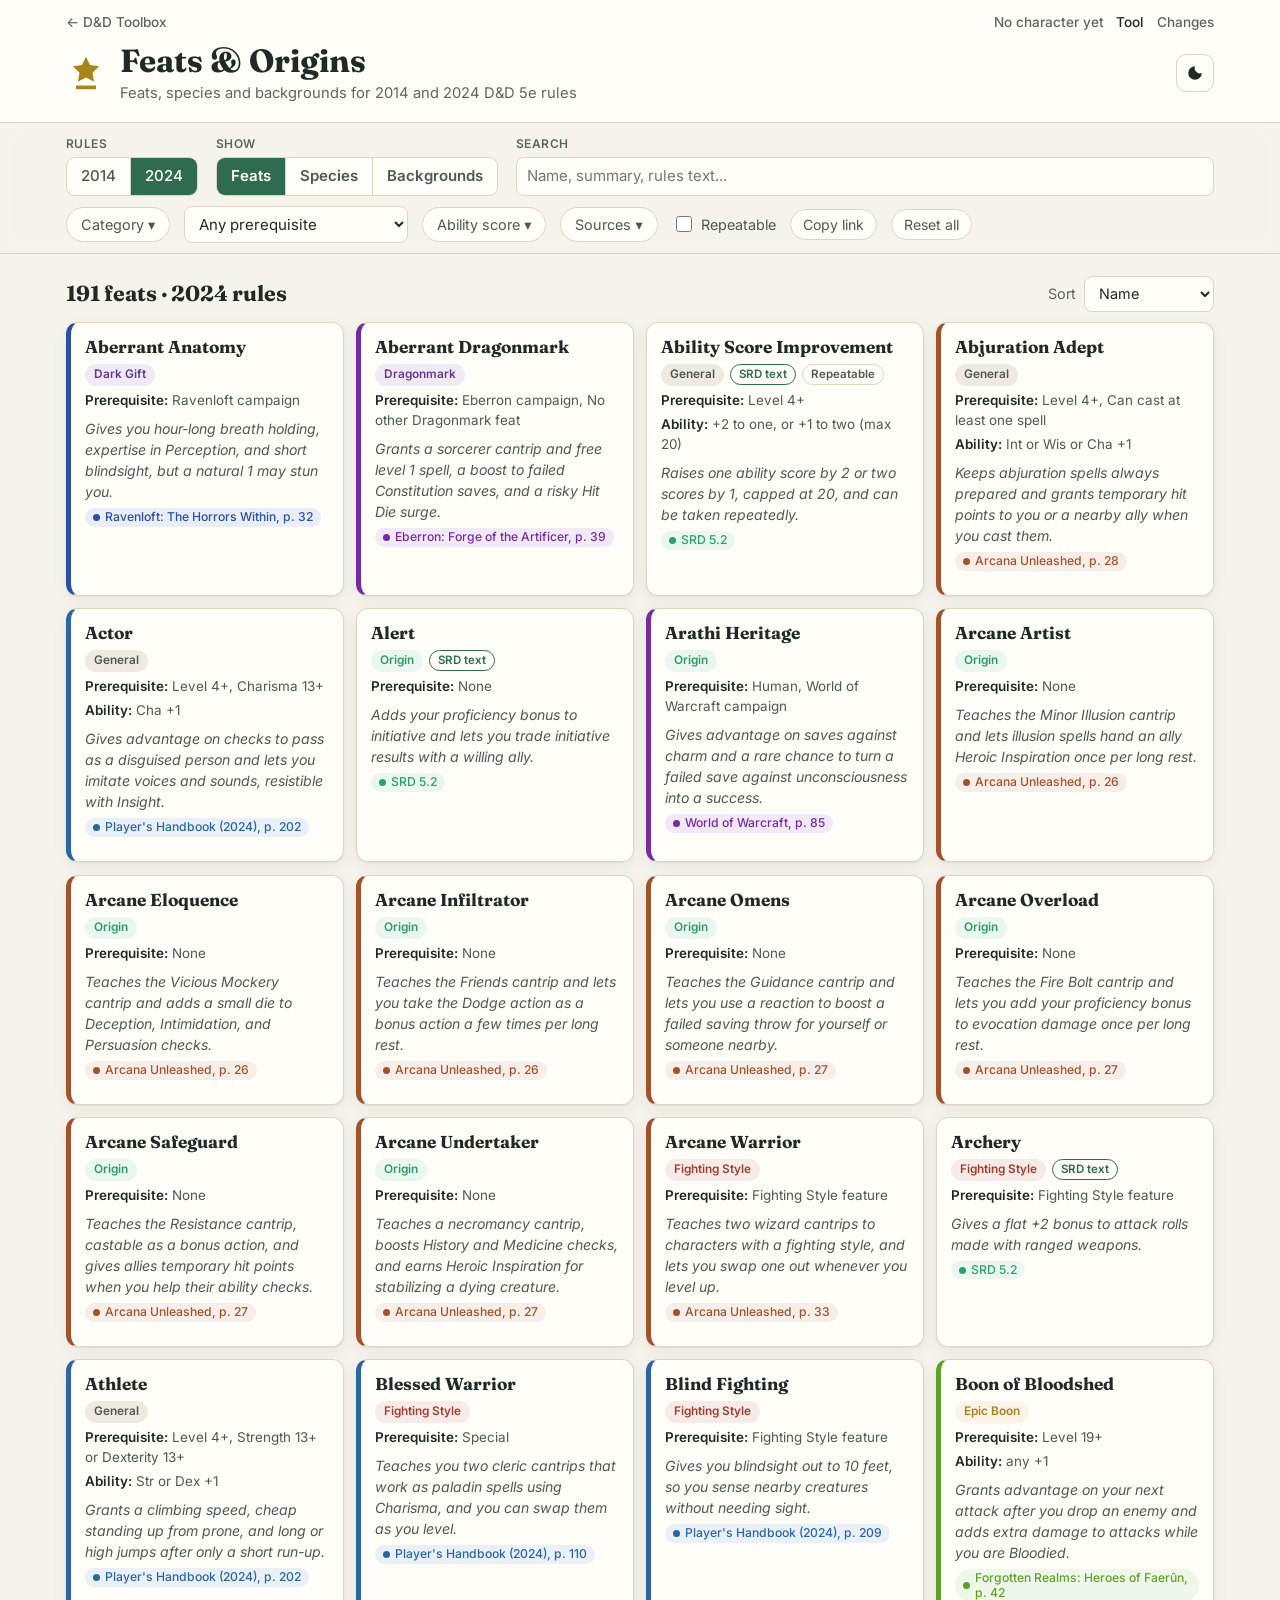
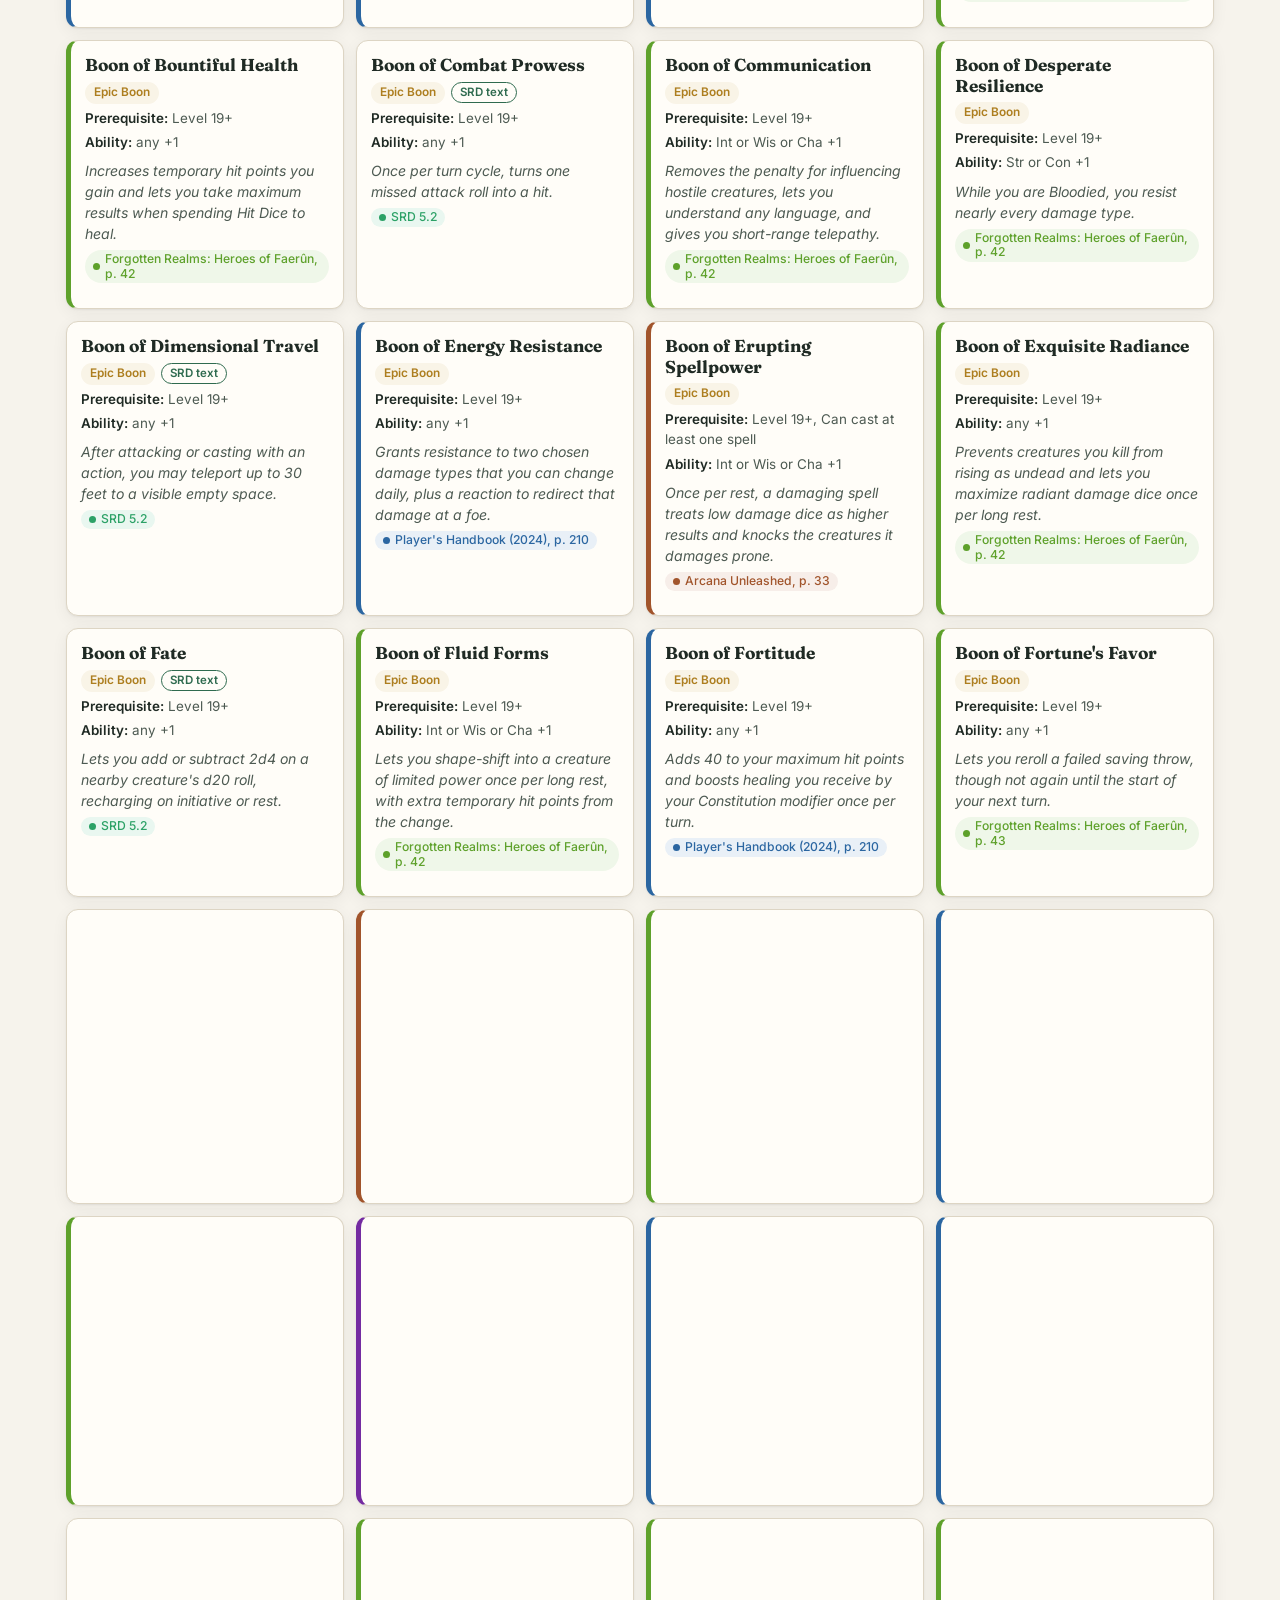
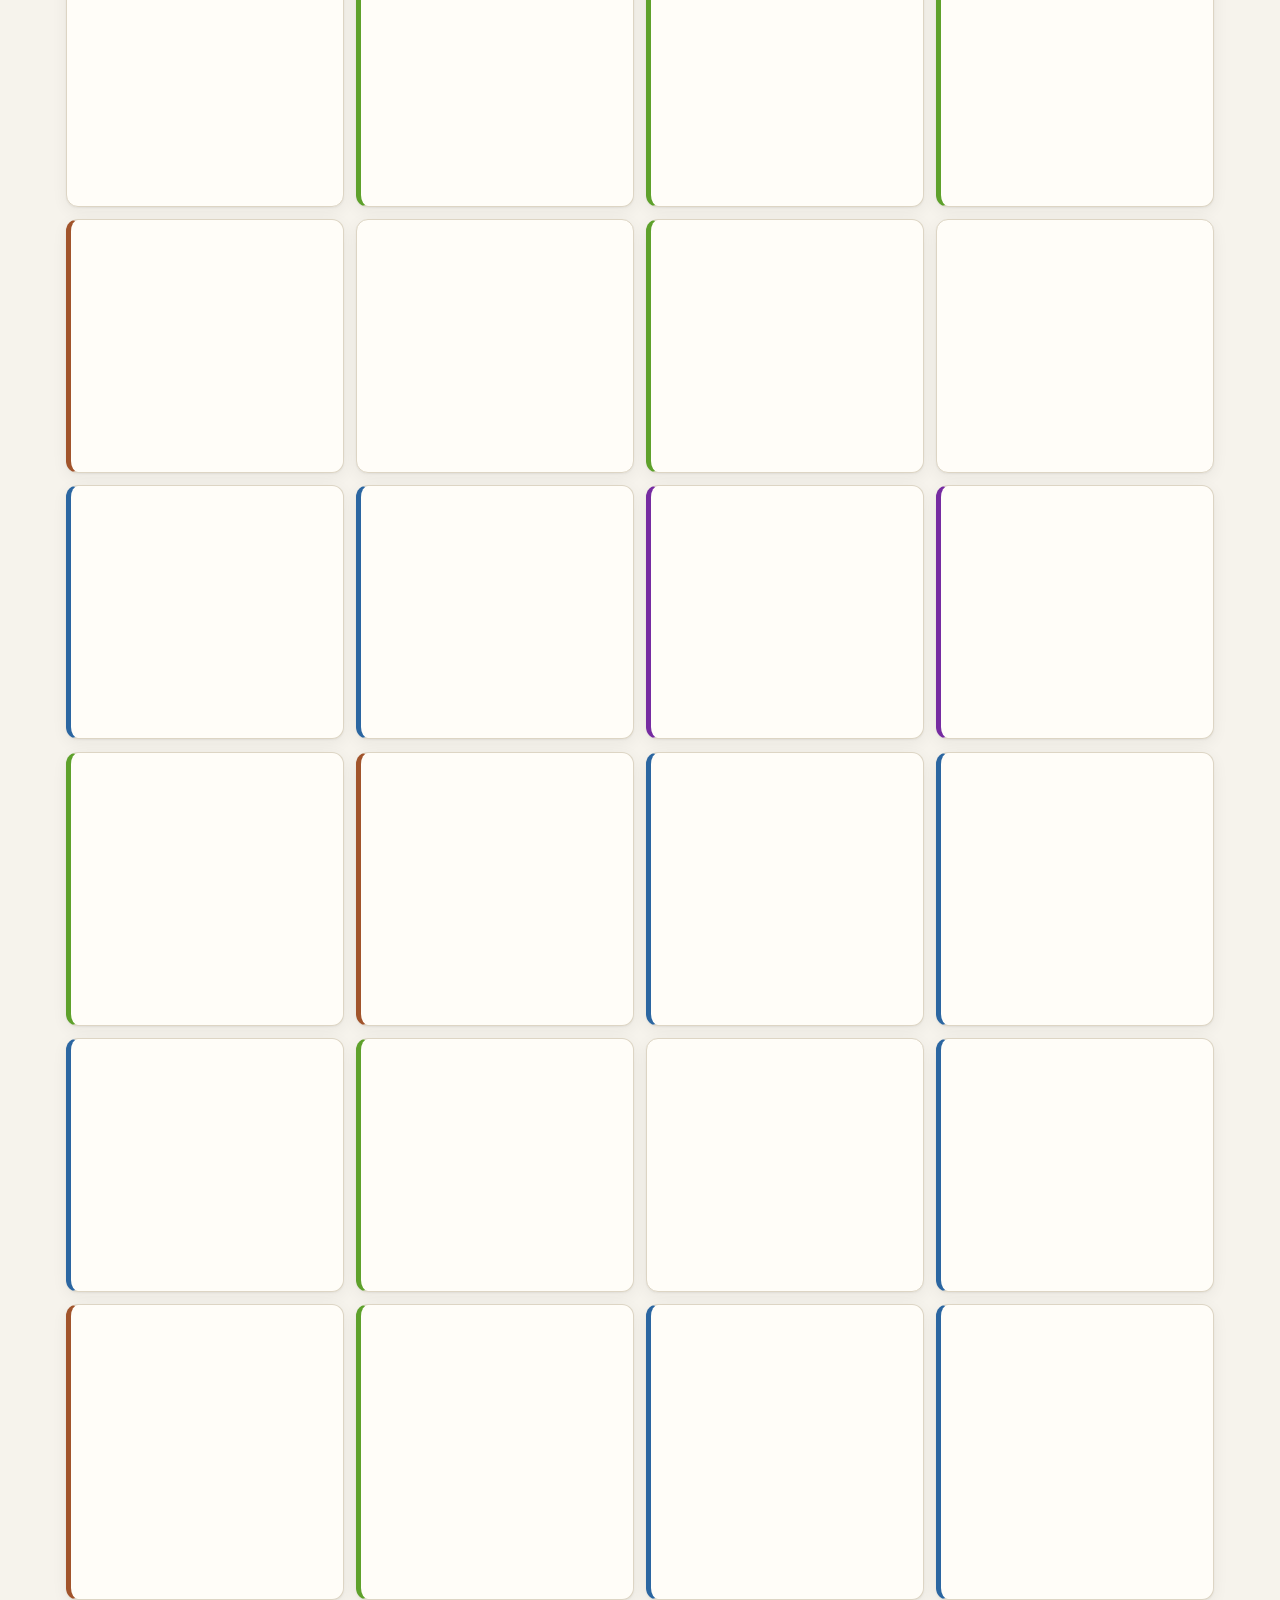
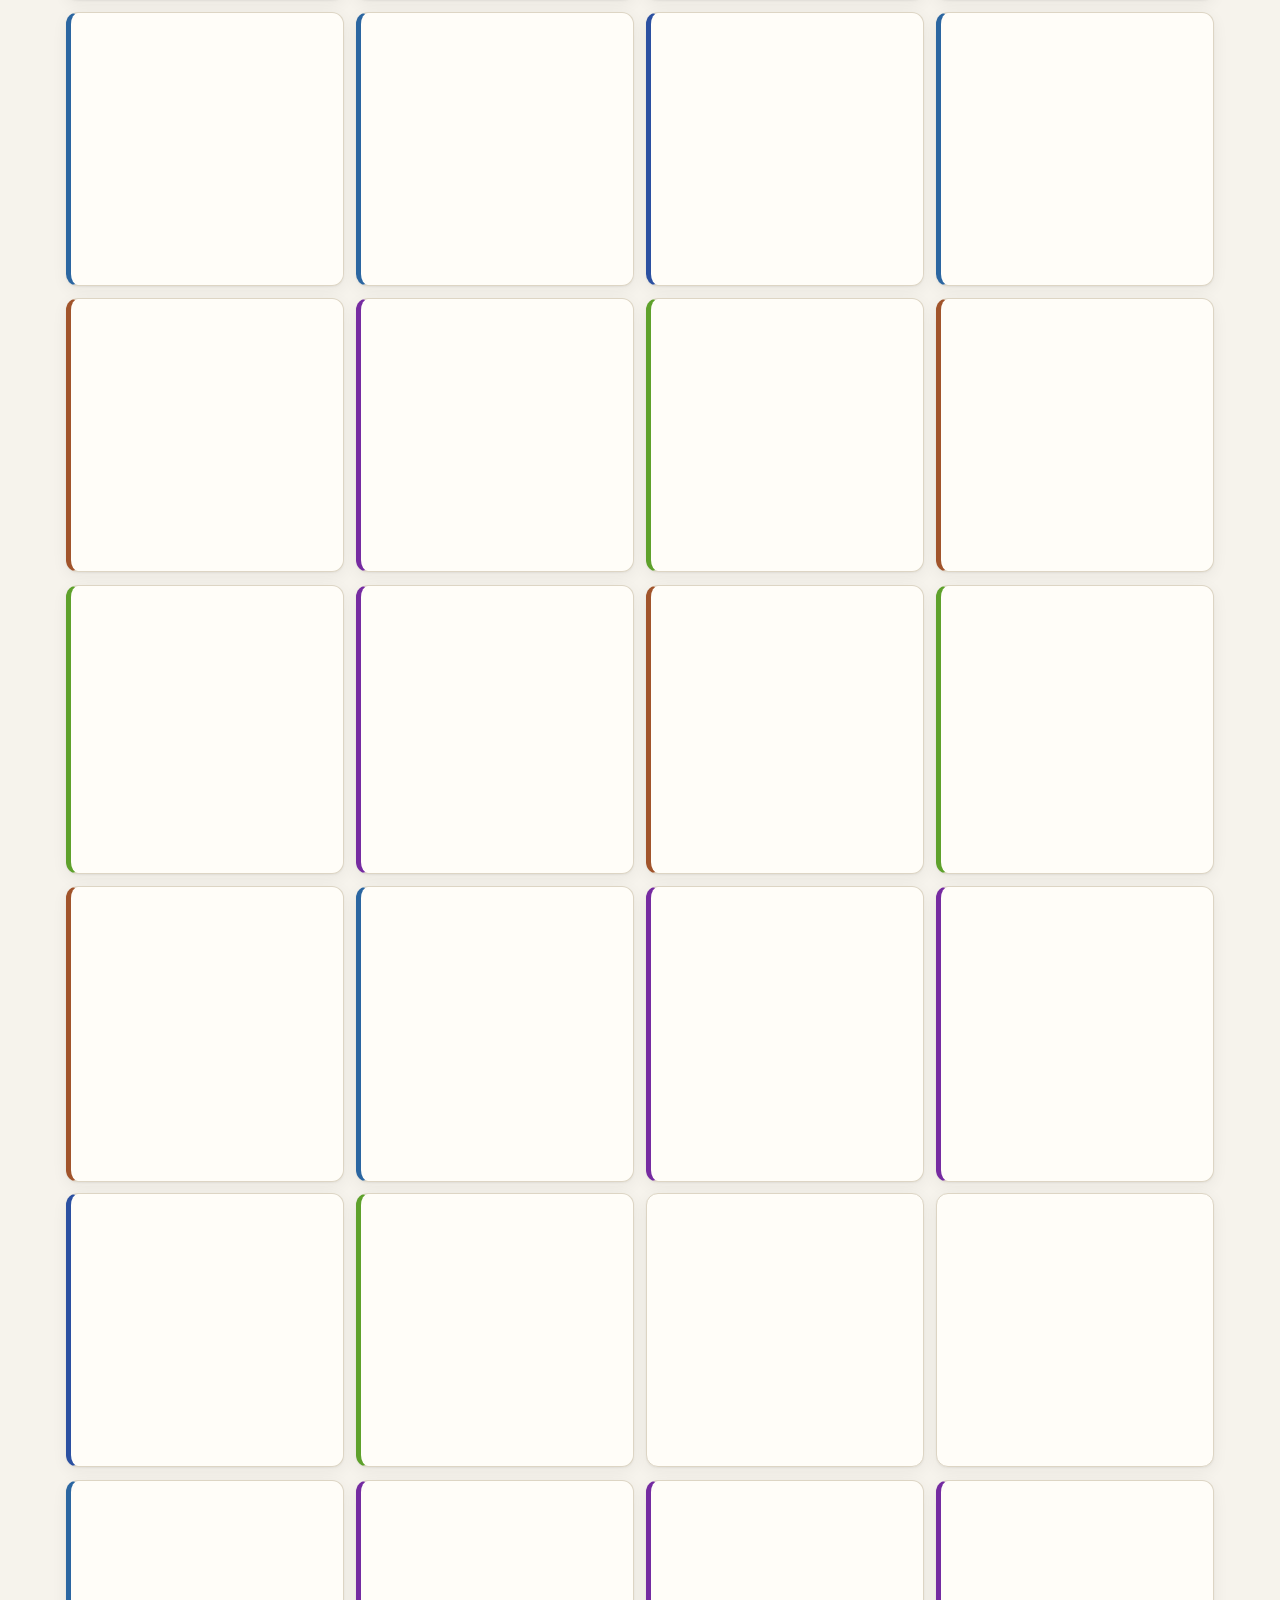
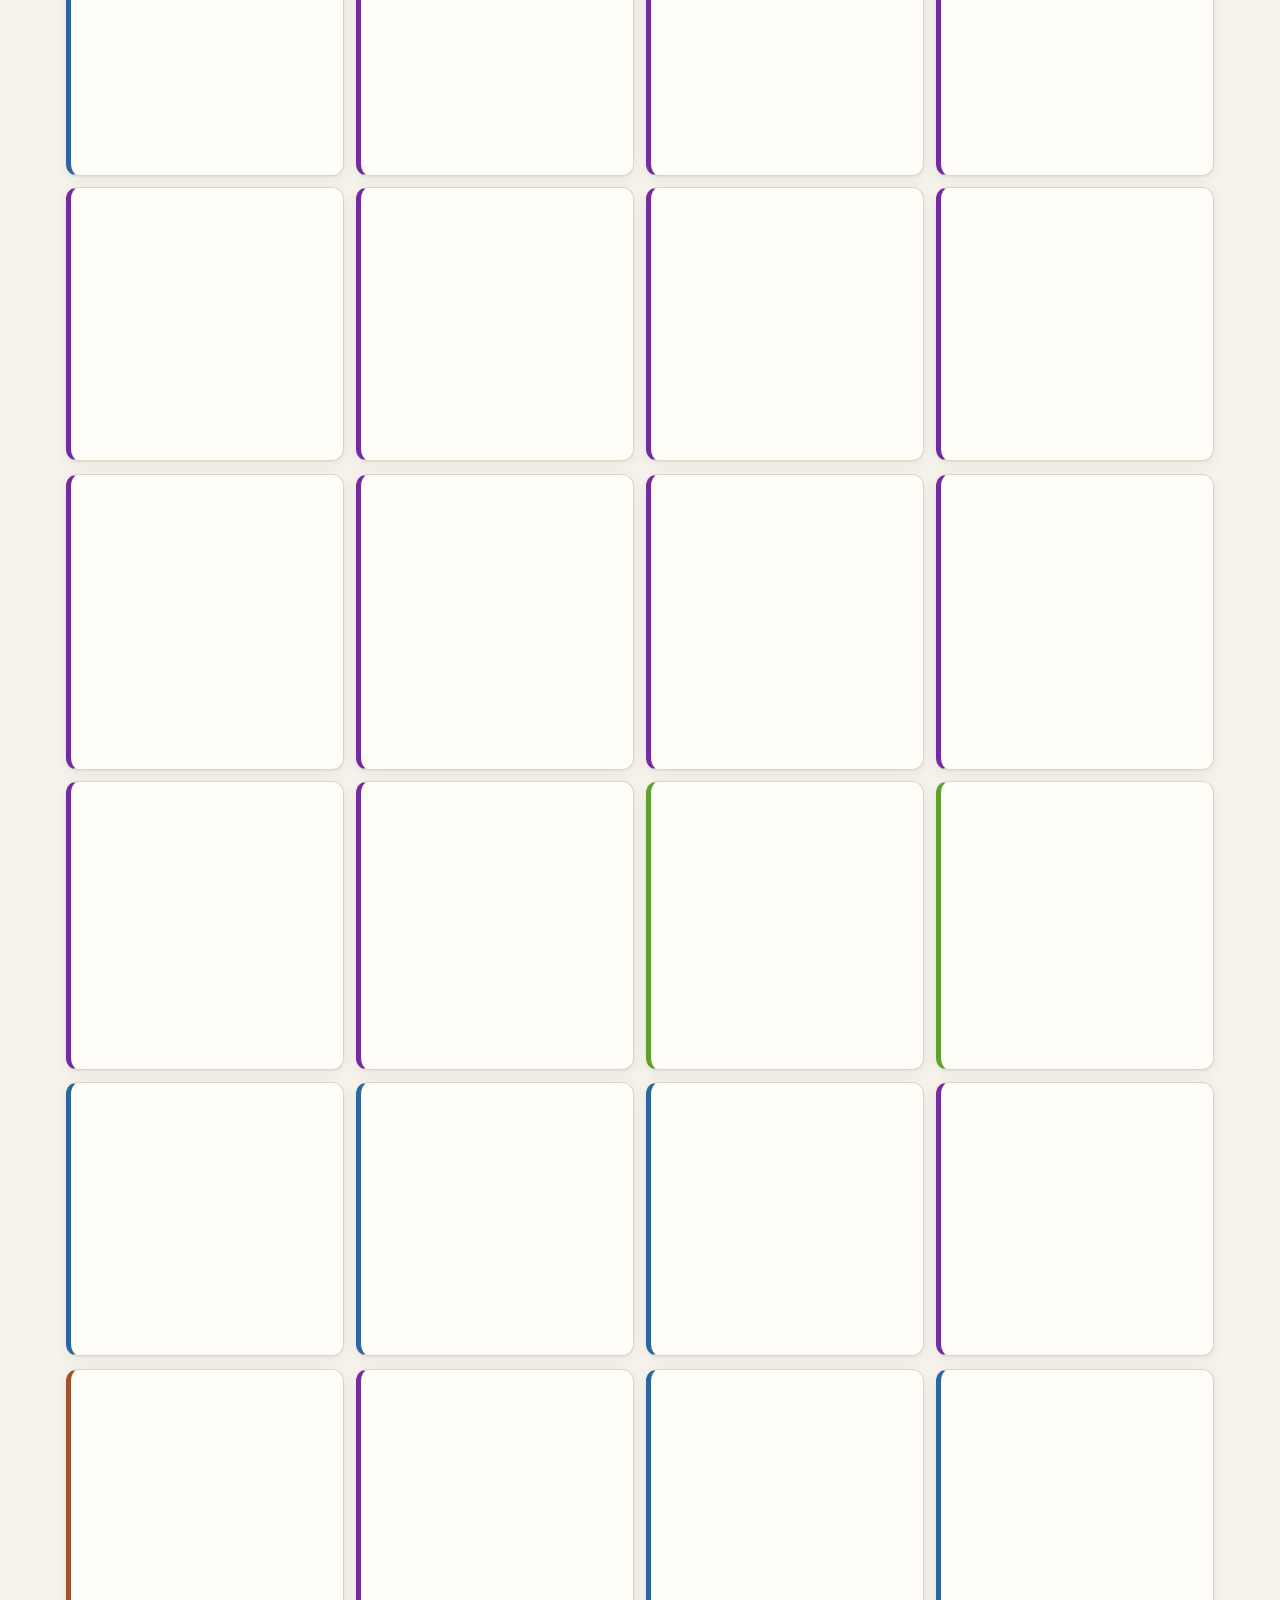
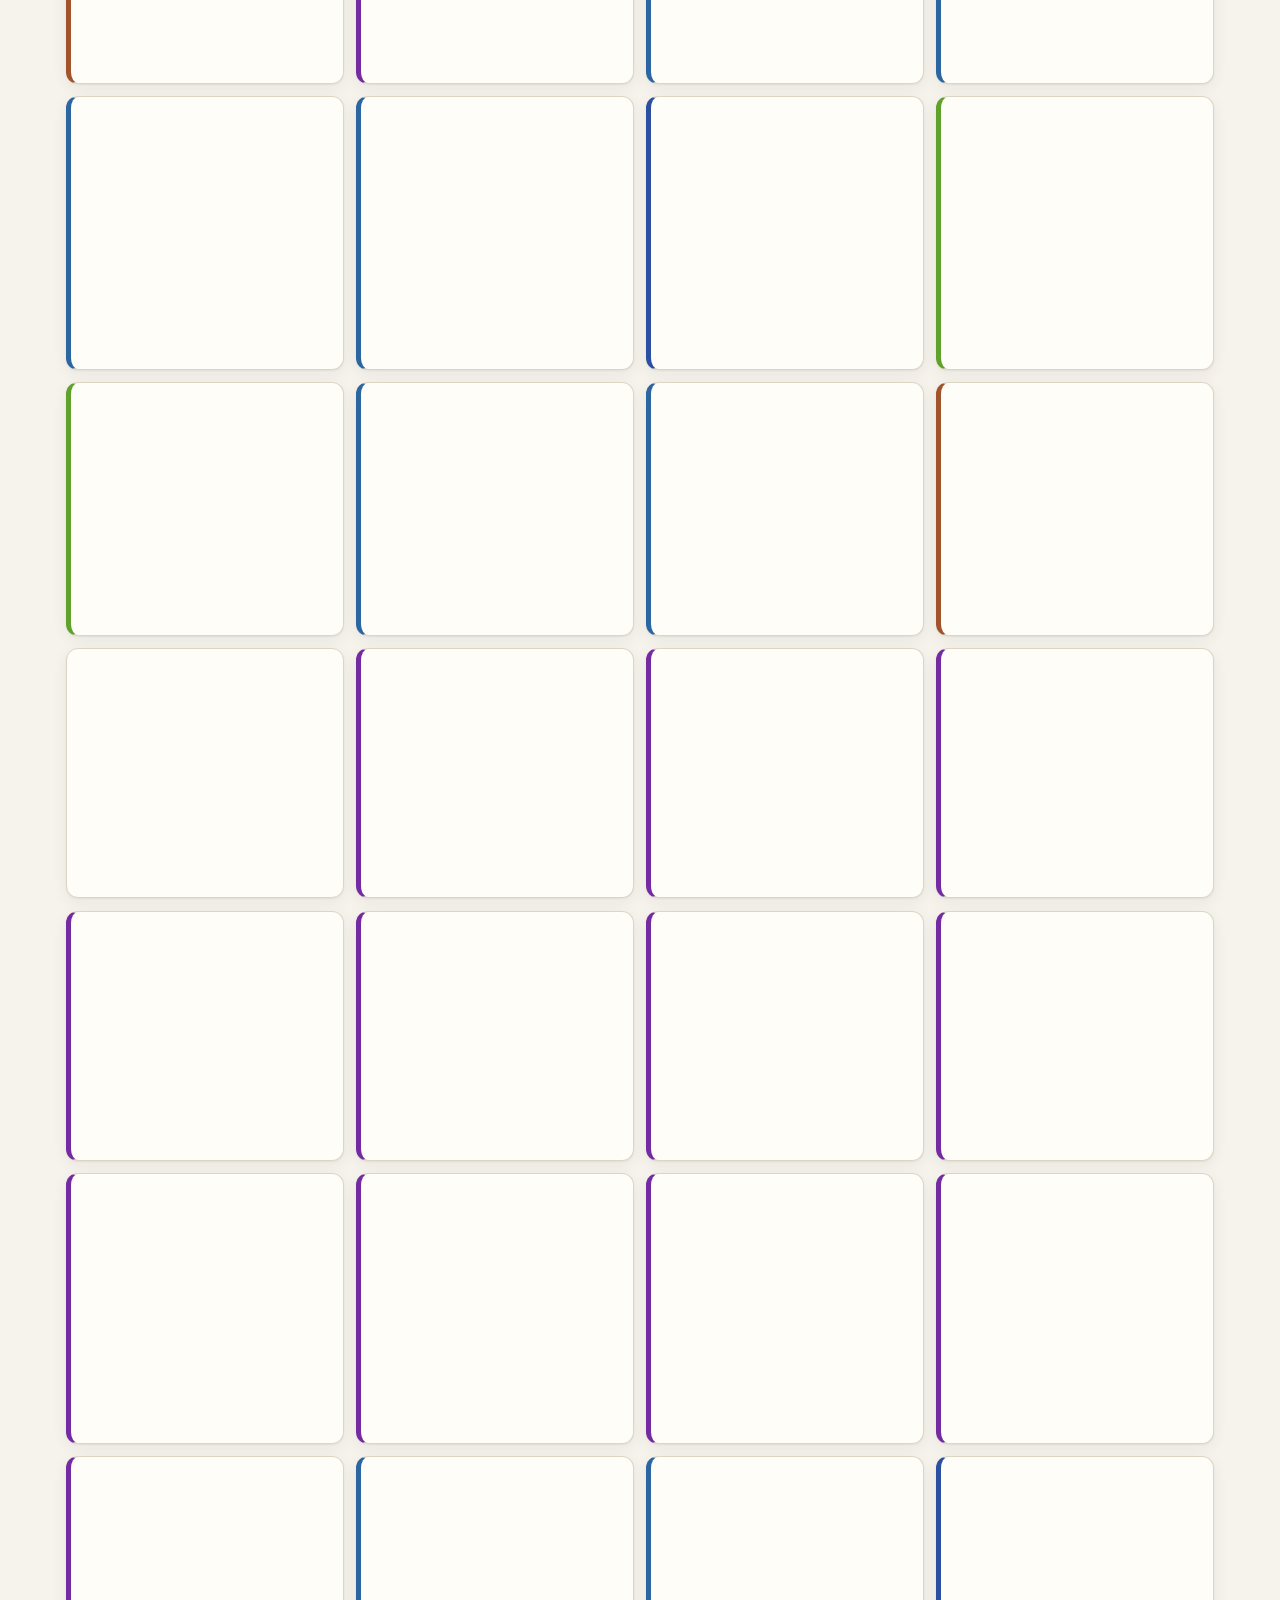
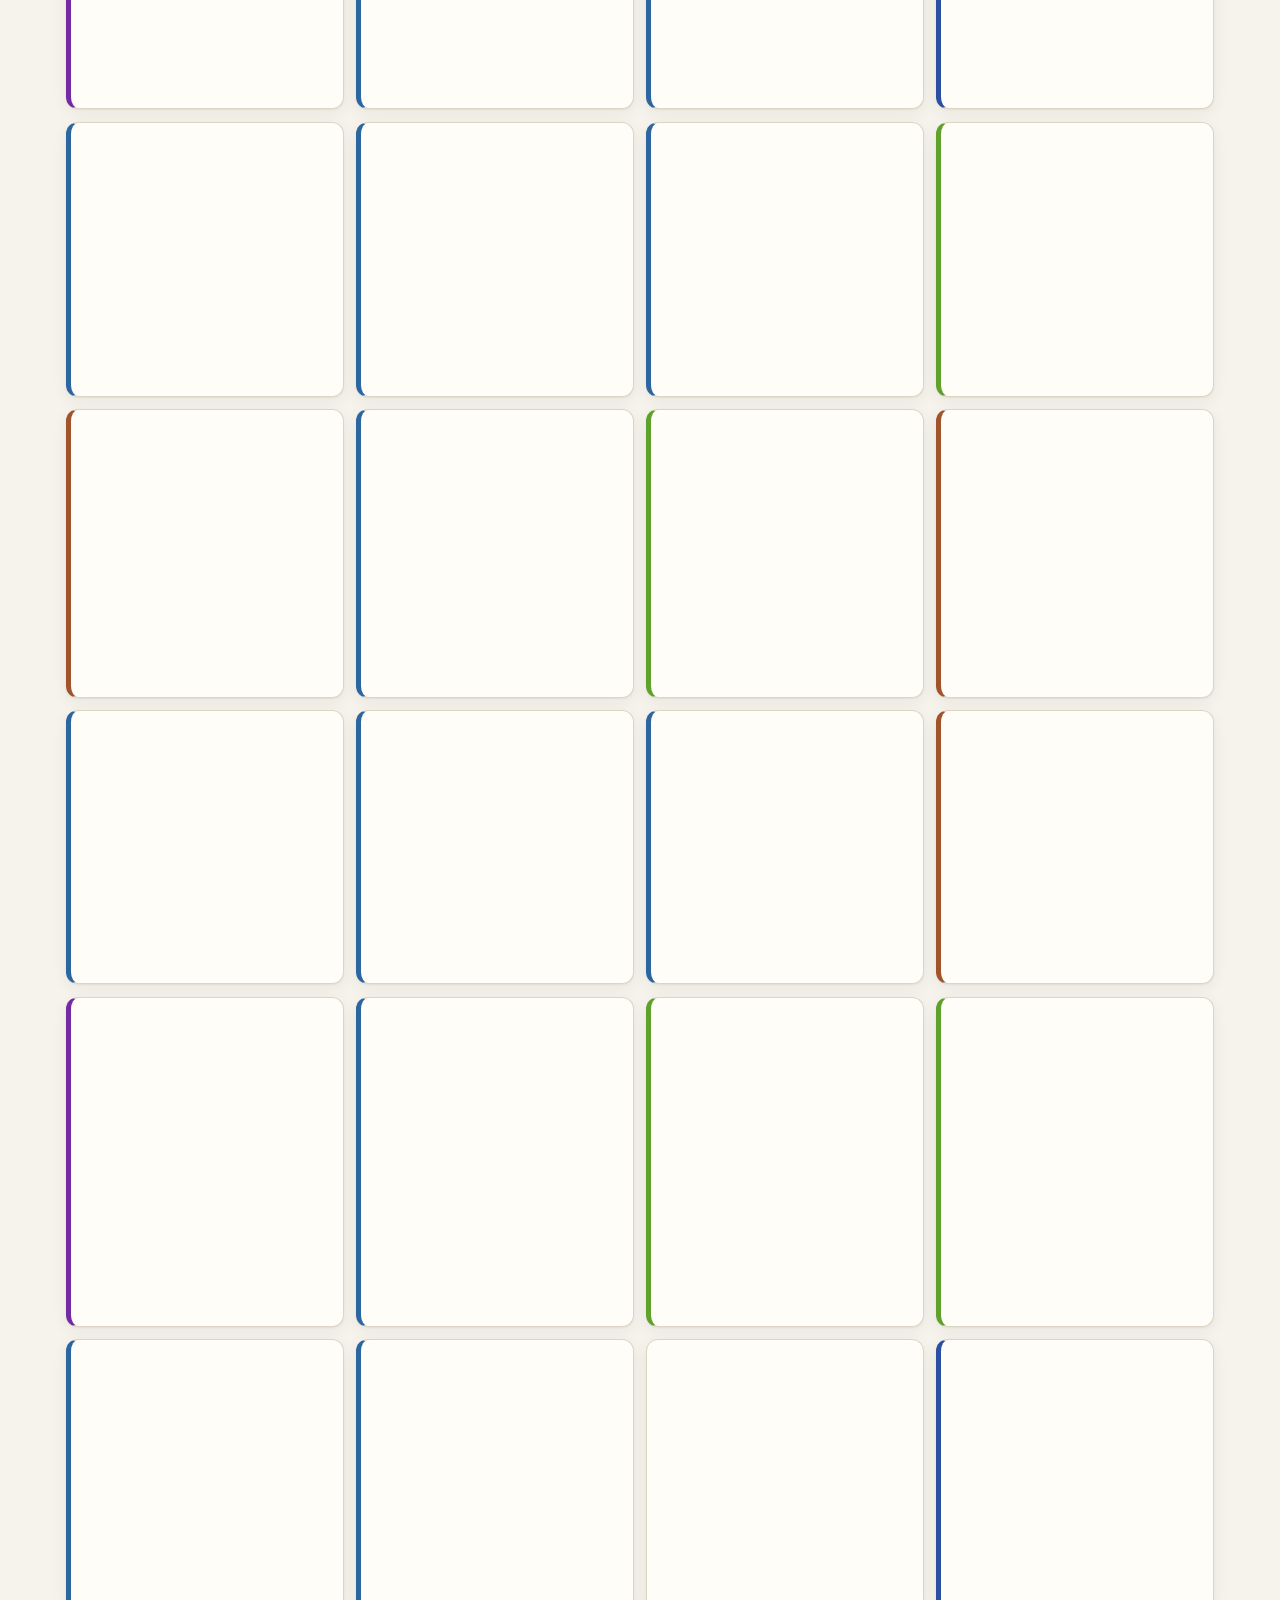
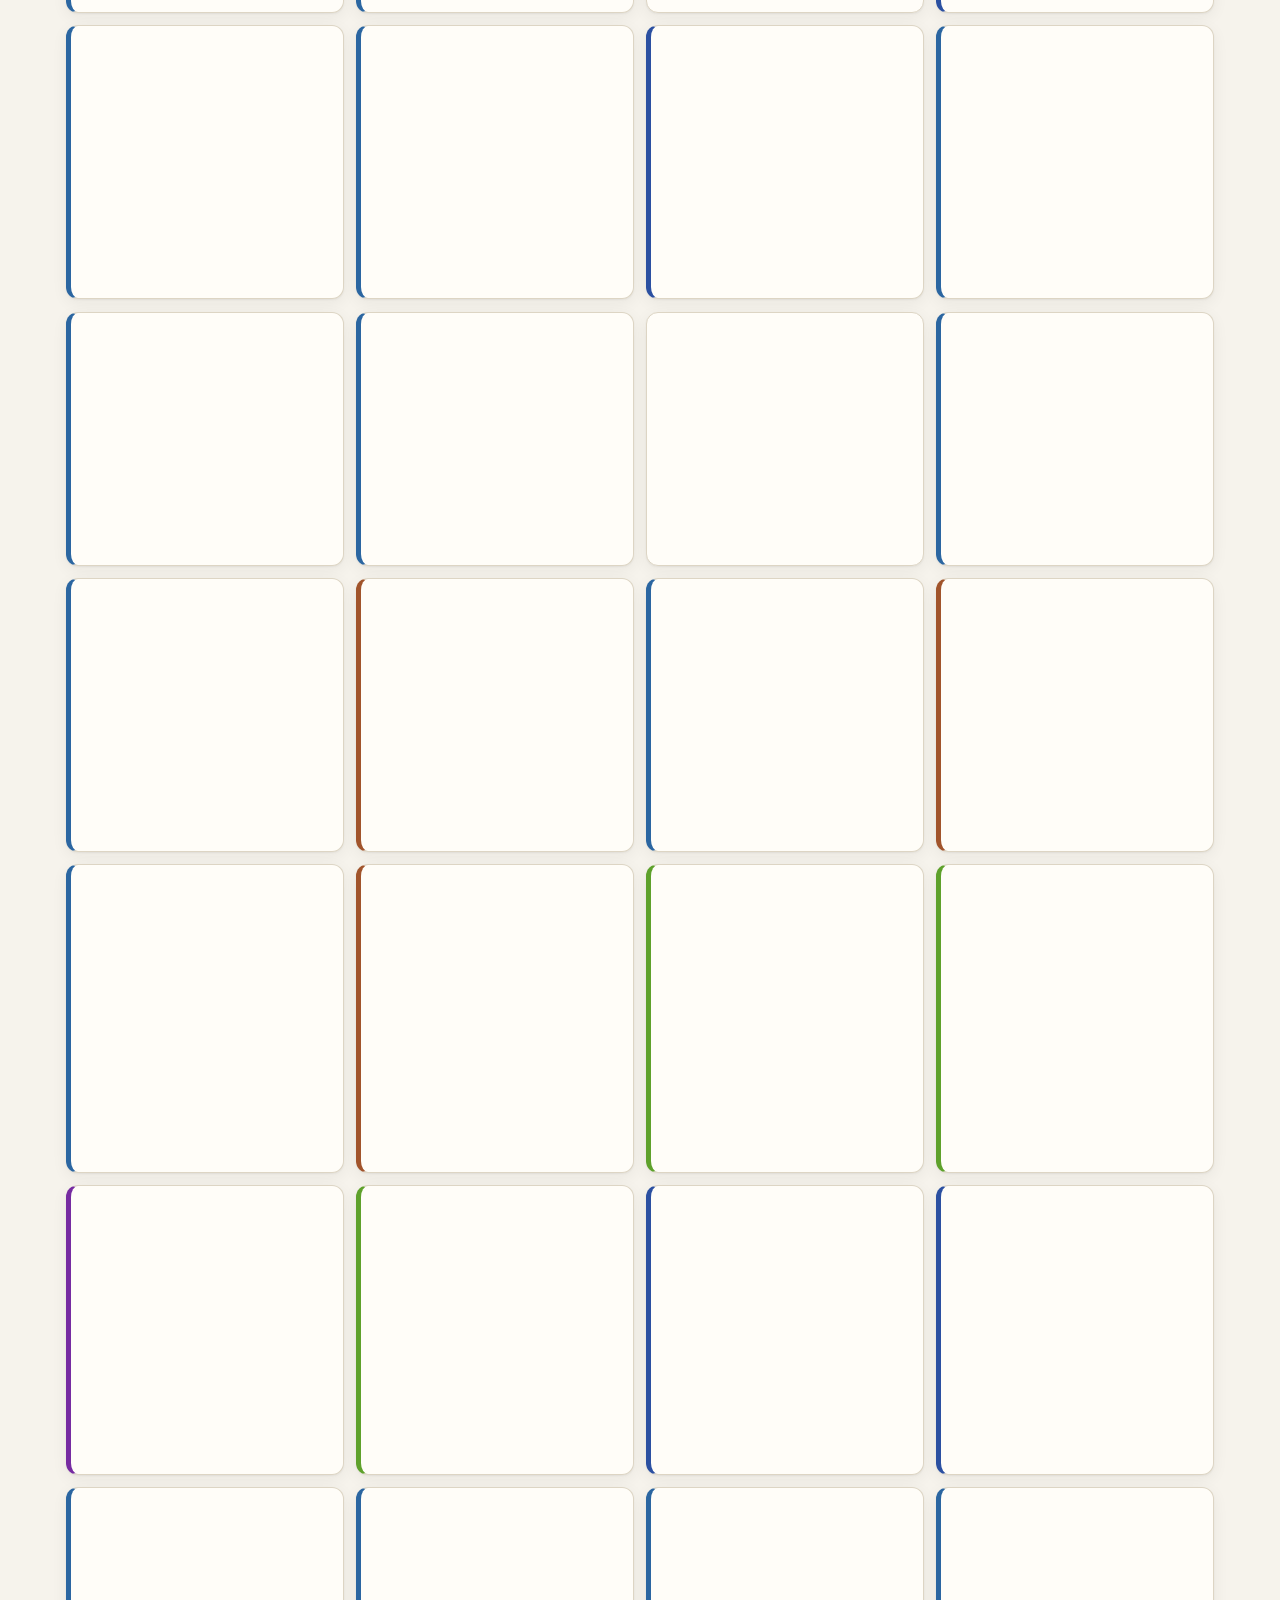
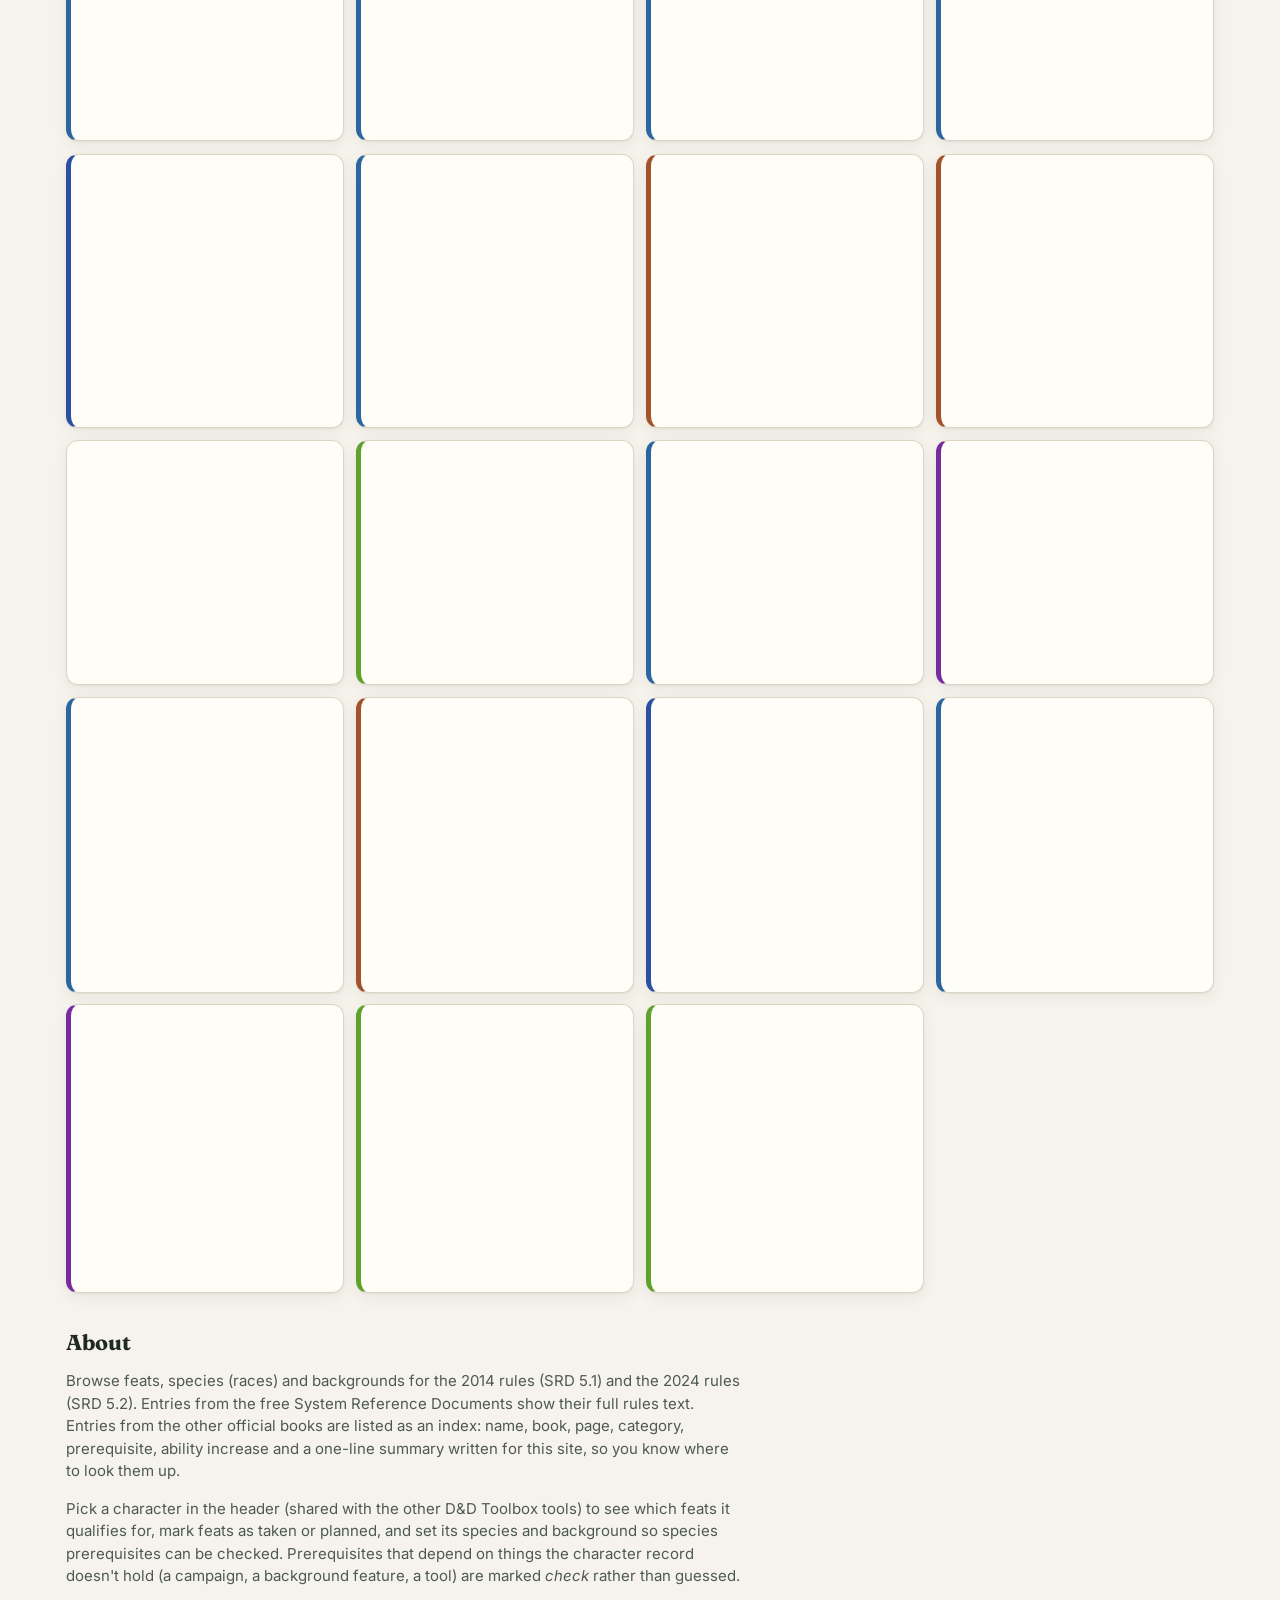
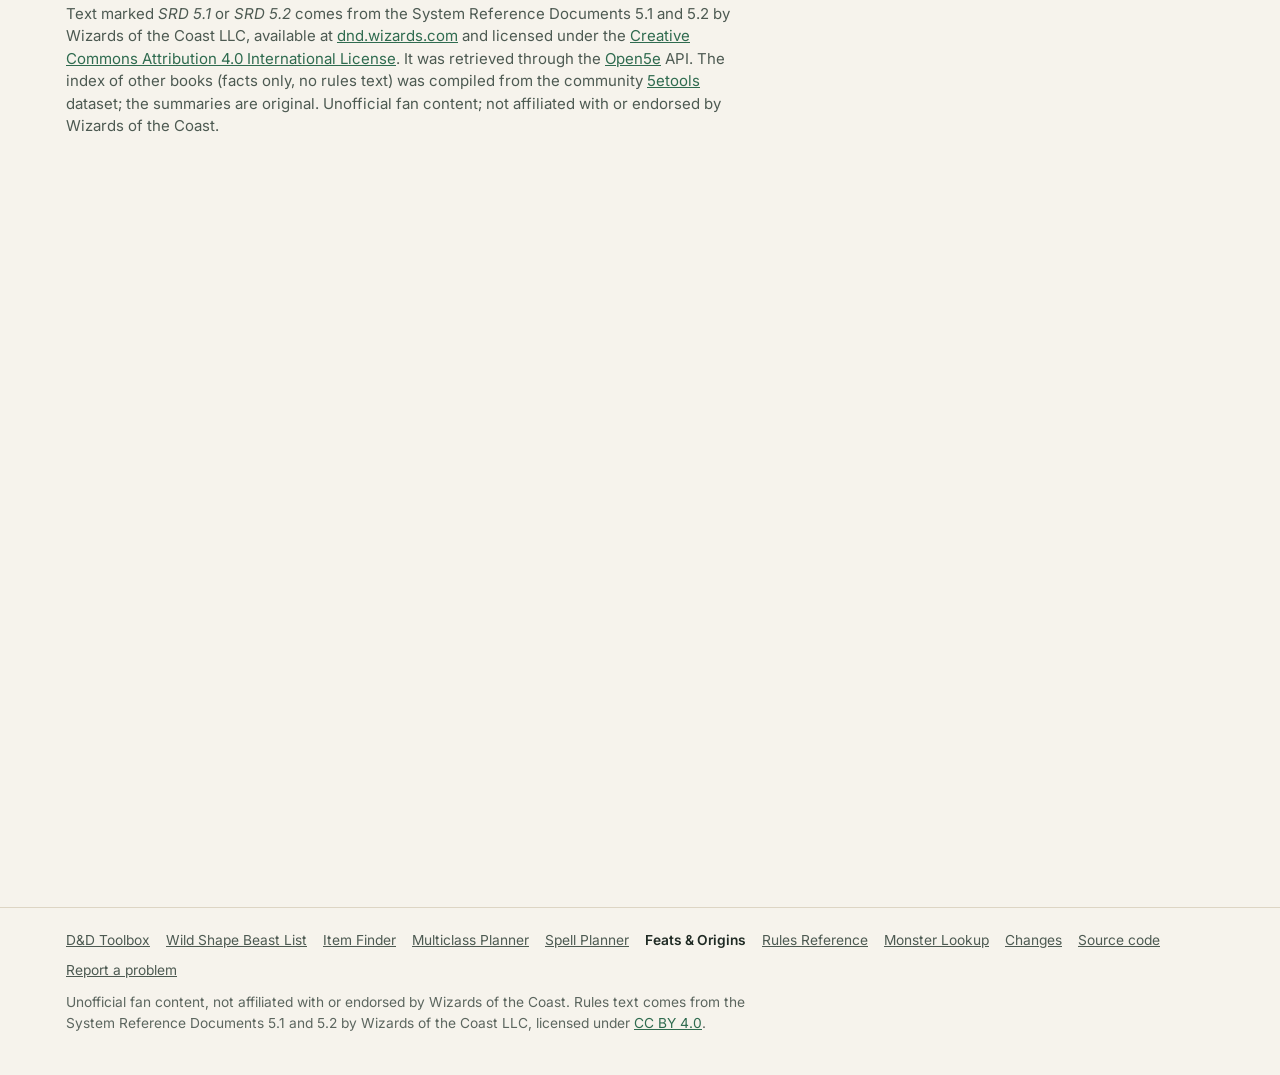
==== commit aa931c87: "Shared footer v2: Feats & Origins, Rules Reference, Monster Lookup Co-Authored-By: Claude Opus 5.5 <" ====
--- a/site/index.html
+++ b/site/index.html
@@ -160,6 +160,9 @@
       <li><a href="https://wernercd.github.io/dnd-items/">Item Finder</a></li>
       <li><a href="https://wernercd.github.io/dnd-multiclass-planner/">Multiclass Planner</a></li>
       <li><a href="https://wernercd.github.io/dnd-magic/">Spell Planner</a></li>
+      <li><a href="https://wernercd.github.io/dnd-feats/" aria-current="page">Feats &amp; Origins</a></li>
+      <li><a href="https://wernercd.github.io/dnd-rules/">Rules Reference</a></li>
+      <li><a href="https://wernercd.github.io/dnd-monsters/">Monster Lookup</a></li>
       <li><a href="changes.html">Changes</a></li>
       <li><a href="https://github.com/WernerCD/dnd-feats" rel="noopener">Source code</a></li>
       <li><a href="https://github.com/WernerCD/dnd-feats/issues" rel="noopener">Report a problem</a></li>
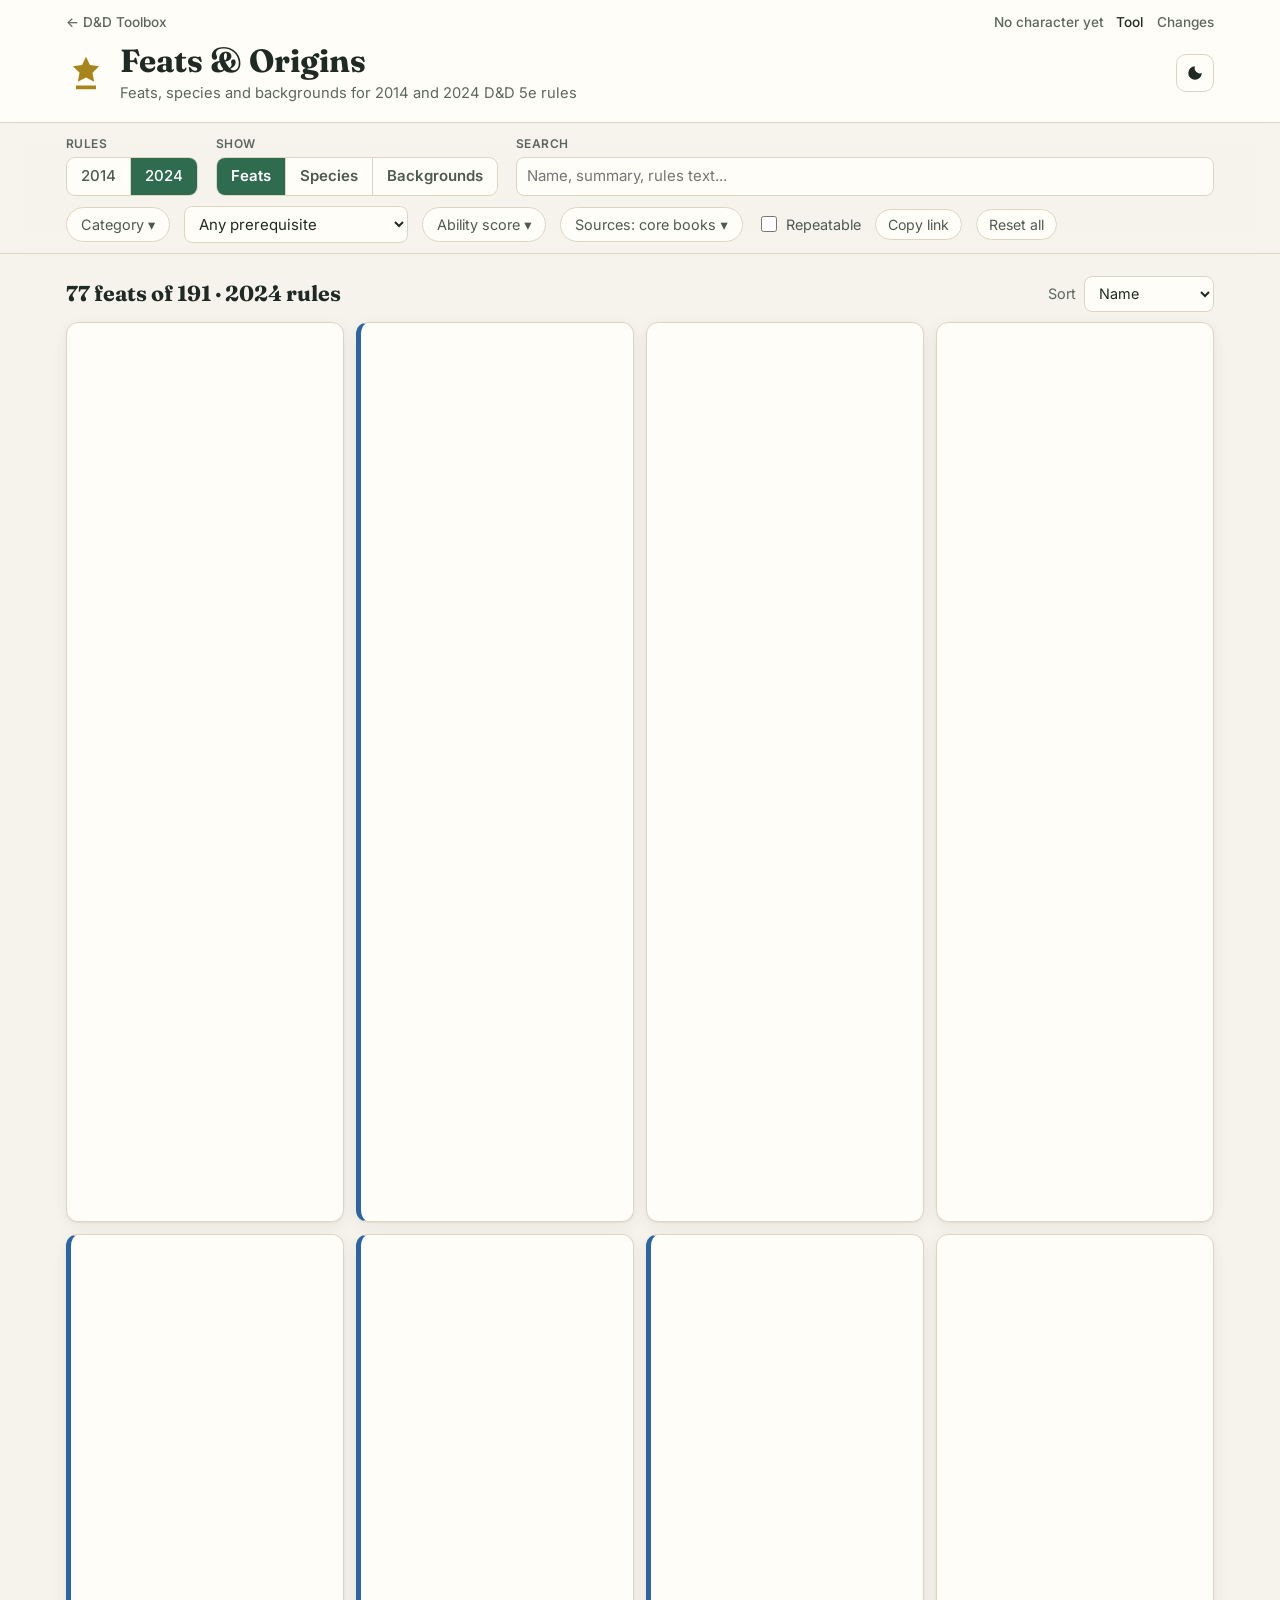
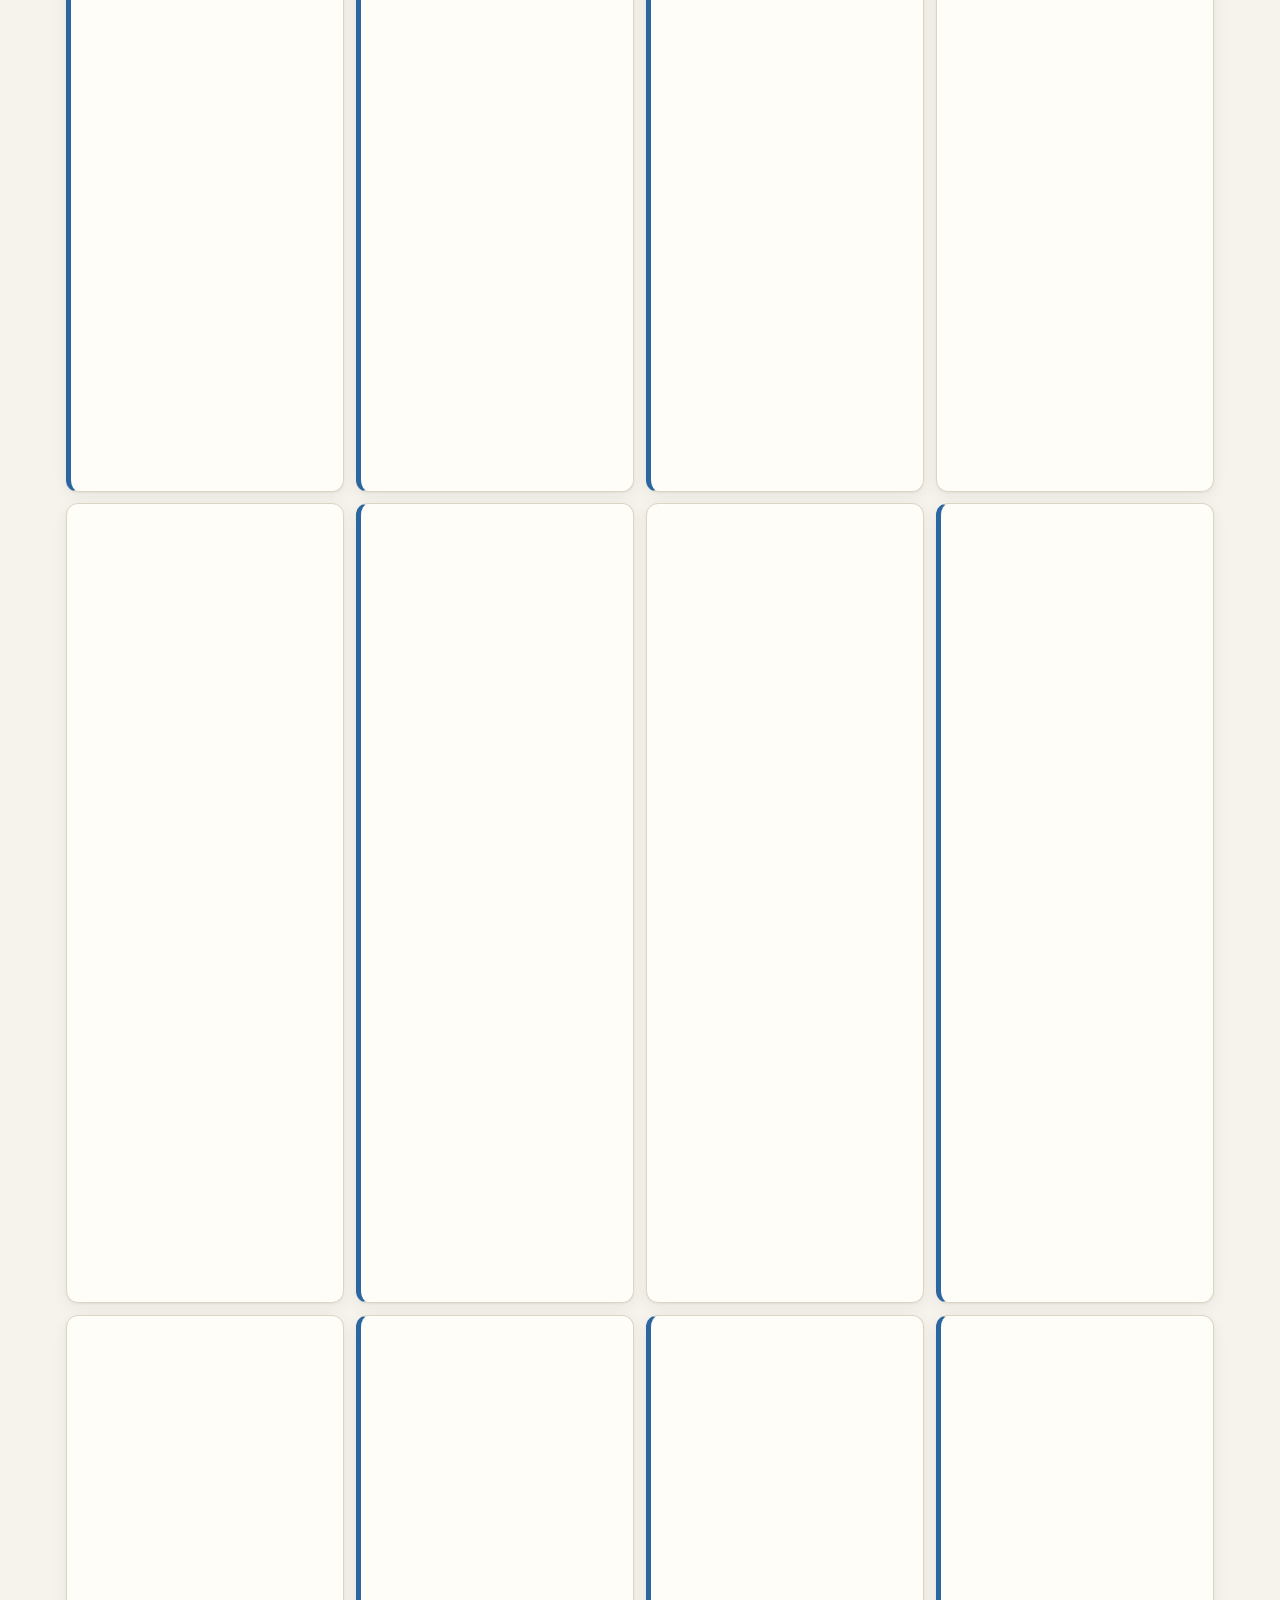
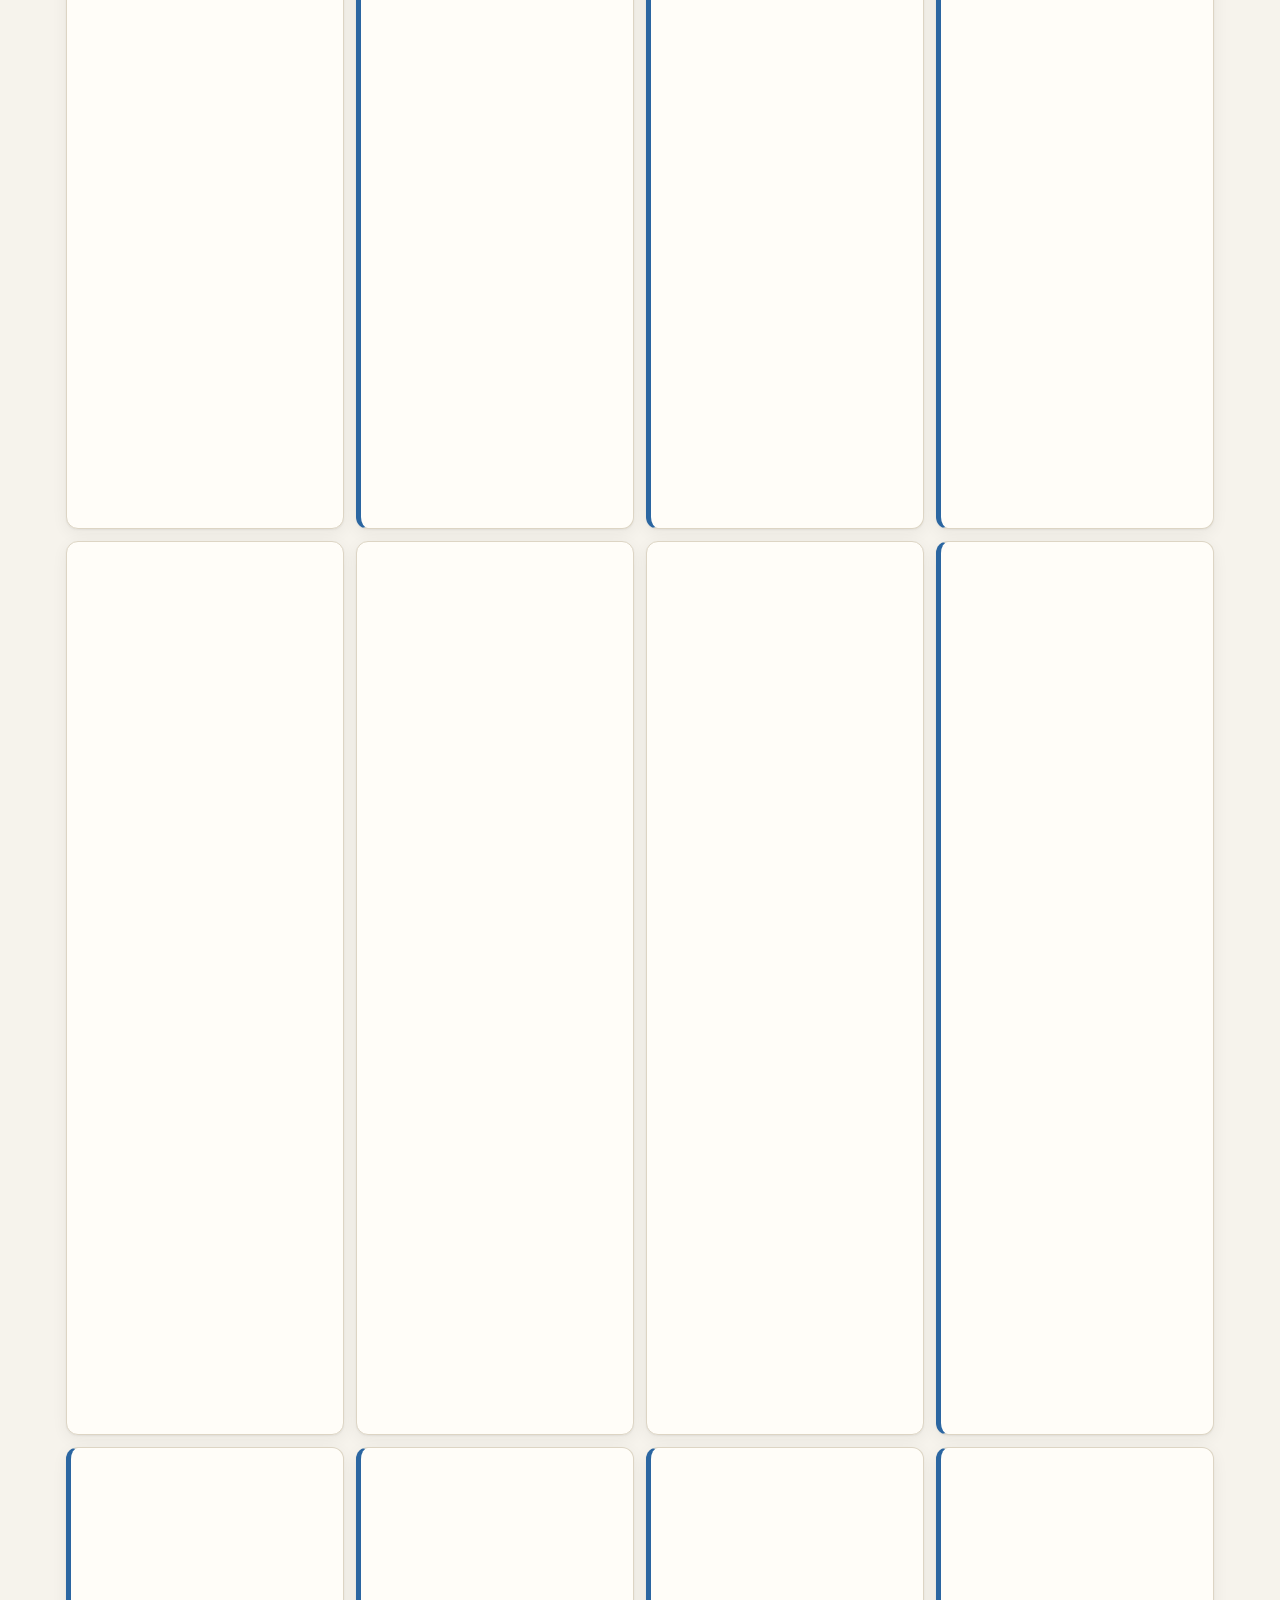
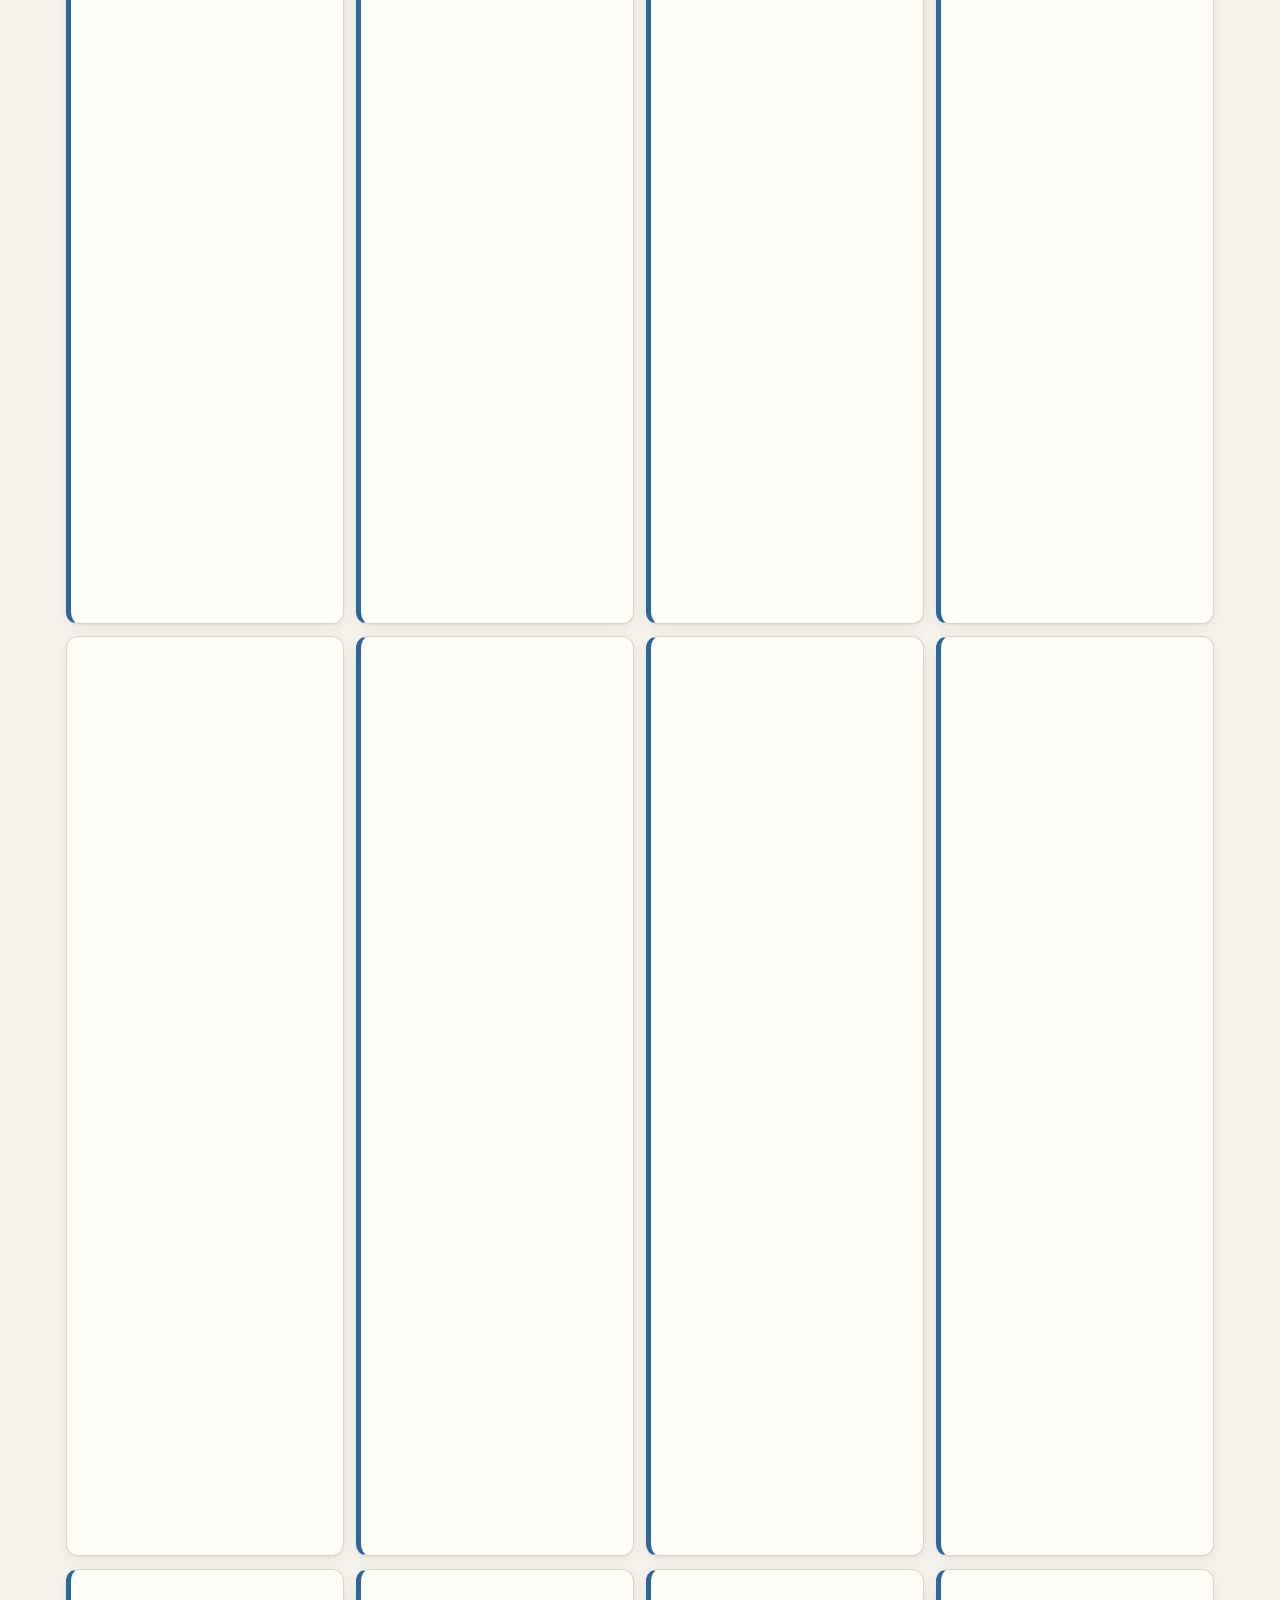
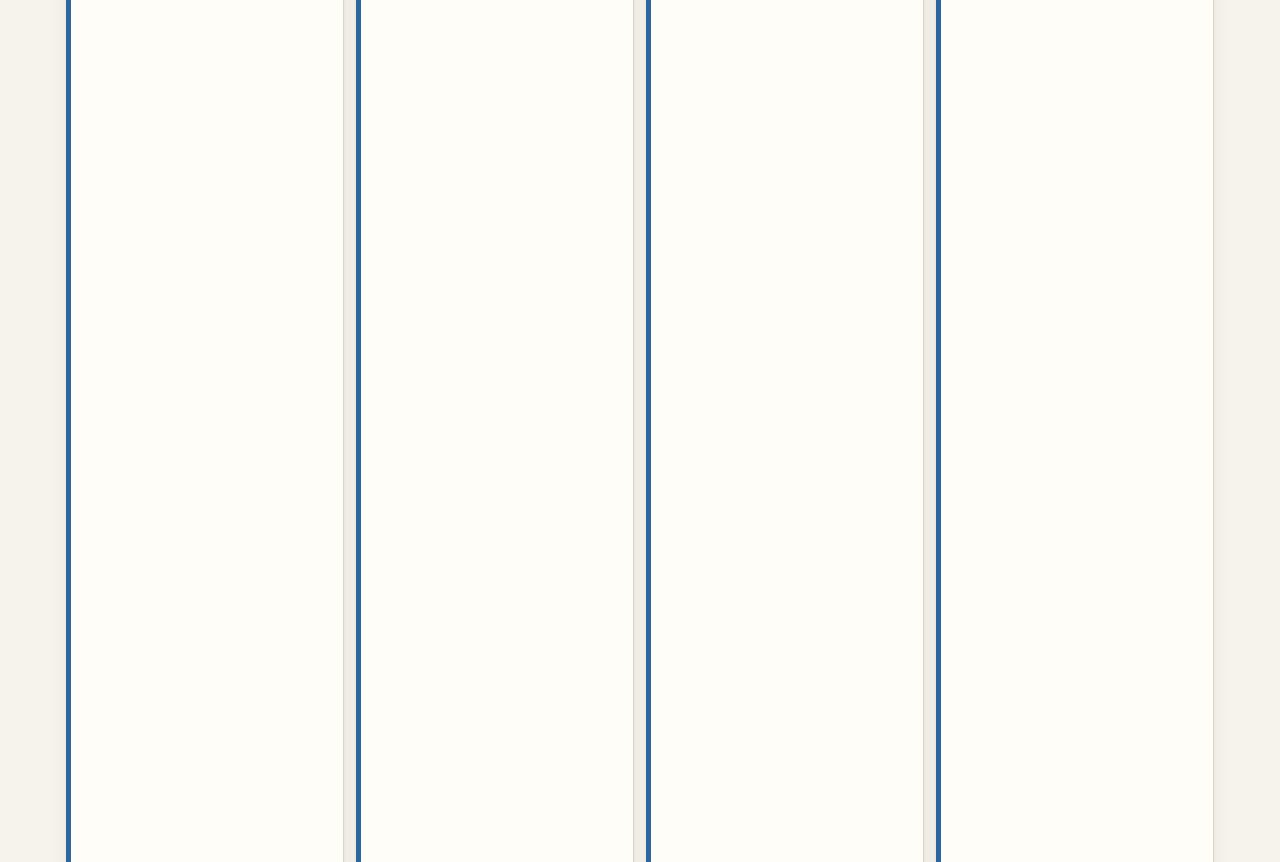
==== commit 9f94c6df: "Core-first Sources picker (sources.js), imported characters (6g), character.js v1.6 Co-Authored-By: " ====
--- a/site/index.html
+++ b/site/index.html
@@ -97,7 +97,7 @@
       <summary id="srcSum">Sources</summary>
       <div class="srcpop">
         <input type="search" id="srcQ" placeholder="Find a book..." aria-label="Filter sources">
-        <div class="srcbtns"><button type="button" id="srcSrd">SRD only</button><button type="button" id="srcAll">Select all</button><button type="button" id="srcNone">Clear all</button></div>
+        <div class="srcbtns"><button type="button" id="srcCore">Core books</button><button type="button" id="srcAll">Select all</button><button type="button" id="srcNone">Clear all</button><button type="button" id="srcSrd">SRD only</button></div>
         <div id="srcList" class="srclist"></div>
       </div>
     </details>
@@ -117,6 +117,7 @@
 
 <main class="wrap">
   <section class="char-card ch-only" id="charCard" aria-live="polite" hidden></section>
+  <section class="char-card imp-card" id="impCard" aria-live="polite" hidden></section>
 
   <section class="results">
     <div class="results-head">
@@ -146,7 +147,7 @@
 
   <section class="about" id="sources" data-reveal>
     <h2>Source material</h2>
-    <p class="muted">Every book the entries on this site come from, with counts per rules edition. The SRDs are free; the others are official books.</p>
+    <p class="muted">Every book the entries on this site come from, with counts per rules edition. The SRDs are free; the others are official books. The Sources menu starts with the core rules ticked; every other book is one tick away.</p>
     <ul id="srcLinks" class="srclinks"></ul>
     <p class="small muted">The free rules: <a href="https://www.dndbeyond.com/sources/dnd/basic-rules-2014" rel="noopener">Basic Rules (2014)</a> and <a href="https://www.dndbeyond.com/sources/dnd/br-2024" rel="noopener">Free Rules (2024)</a>.</p>
   </section>
@@ -181,6 +182,7 @@
 </dialog>
 
 <script src="character.js?v=dev"></script>
+<script src="sources.js?v=dev"></script>
 <script src="app.js?v=dev"></script>
 <script src="theme.js?v=dev"></script>
 <script src="version.js?v=dev"></script>
--- a/site/styles.css
+++ b/site/styles.css
@@ -410,6 +410,8 @@
   .card.not-ok { opacity: 1; }
   .elig { border: 1px solid #999; background: none !important; color: #000 !important; }
 }
+.src-group { font-size: .72rem; font-weight: 600; letter-spacing: .05em; text-transform: uppercase; color: var(--muted); border-top: 1px solid var(--line); margin-top: 6px; padding-top: 8px; }
+.src-group:first-child { border-top: 0; margin-top: 0; padding-top: 2px; }
 /* === dnd-shared v1.8 (canonical copy: WernerCD/dnd shared/dnd-shared.css) === */
 /* Paste this block unchanged at the END of each site's styles.css. Do not edit it per site;
    change it in the hub repo and re-copy it to every site. It relies on the shared tokens
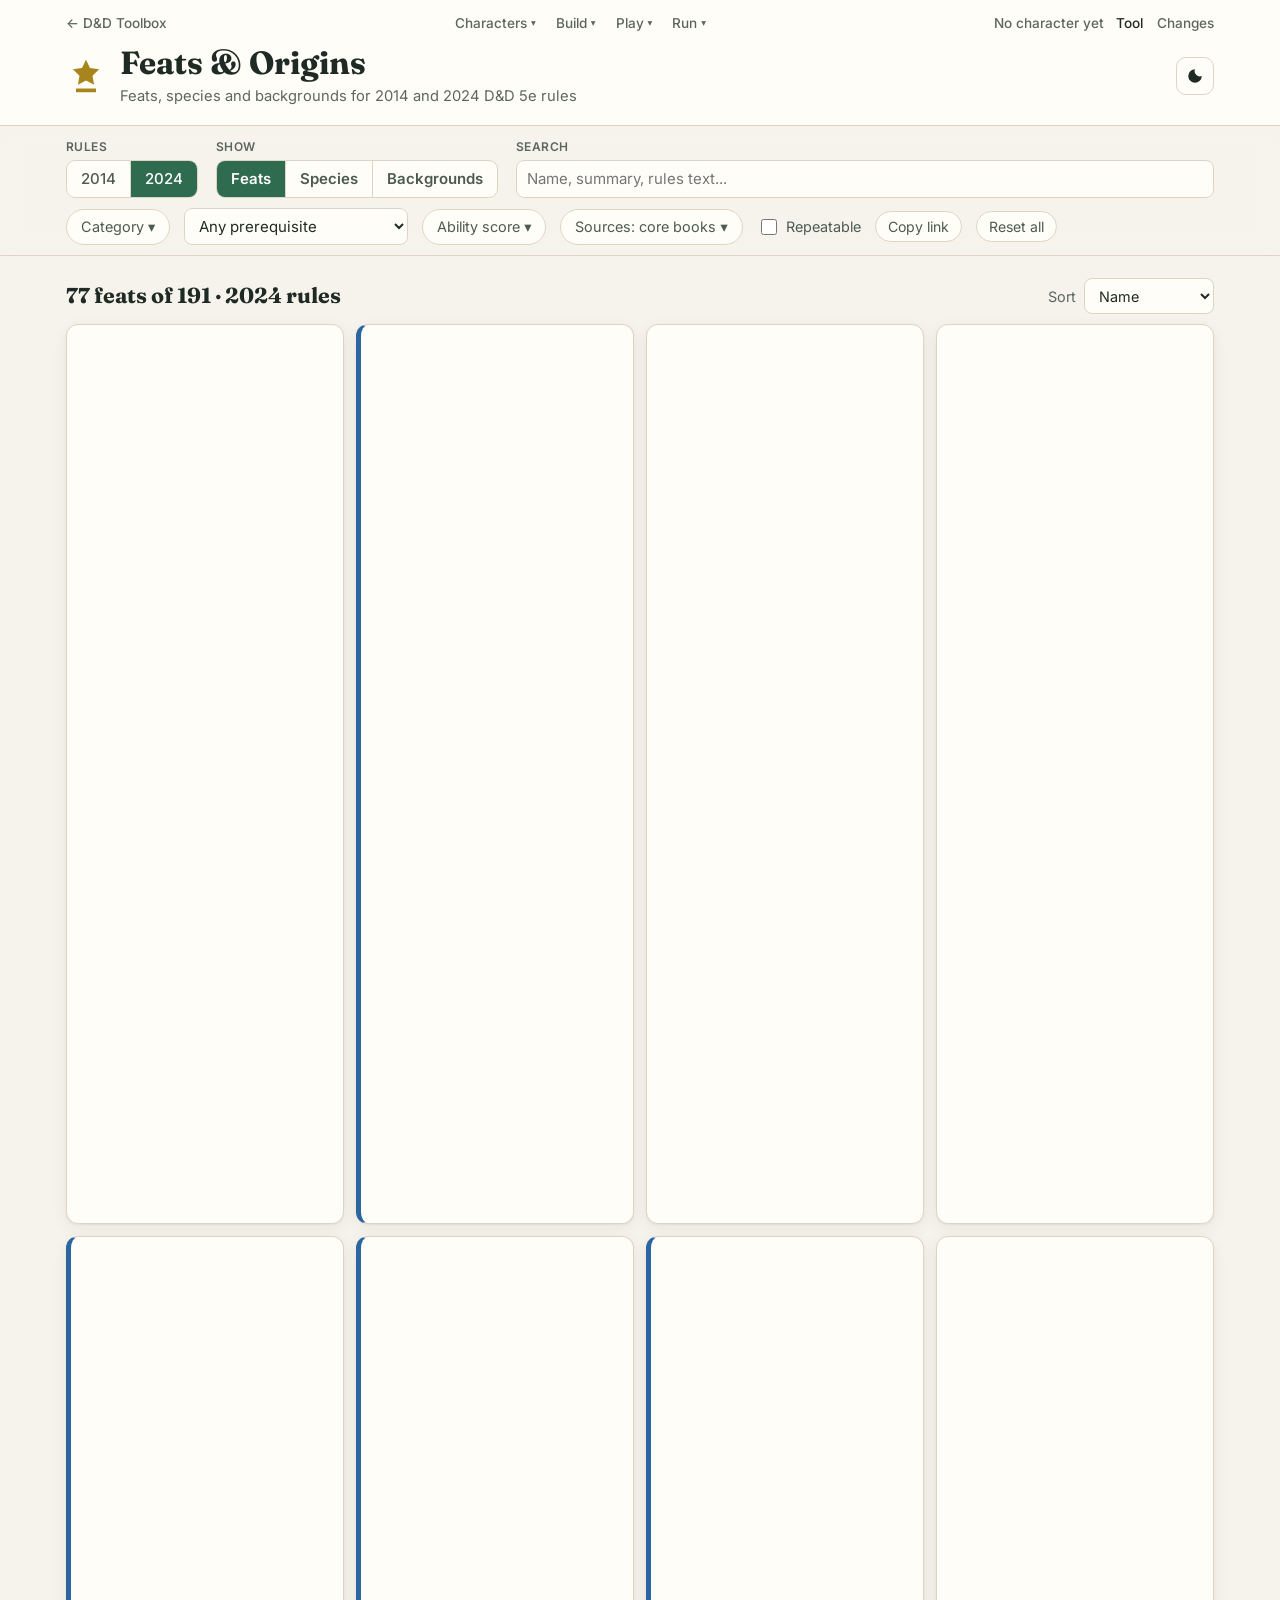
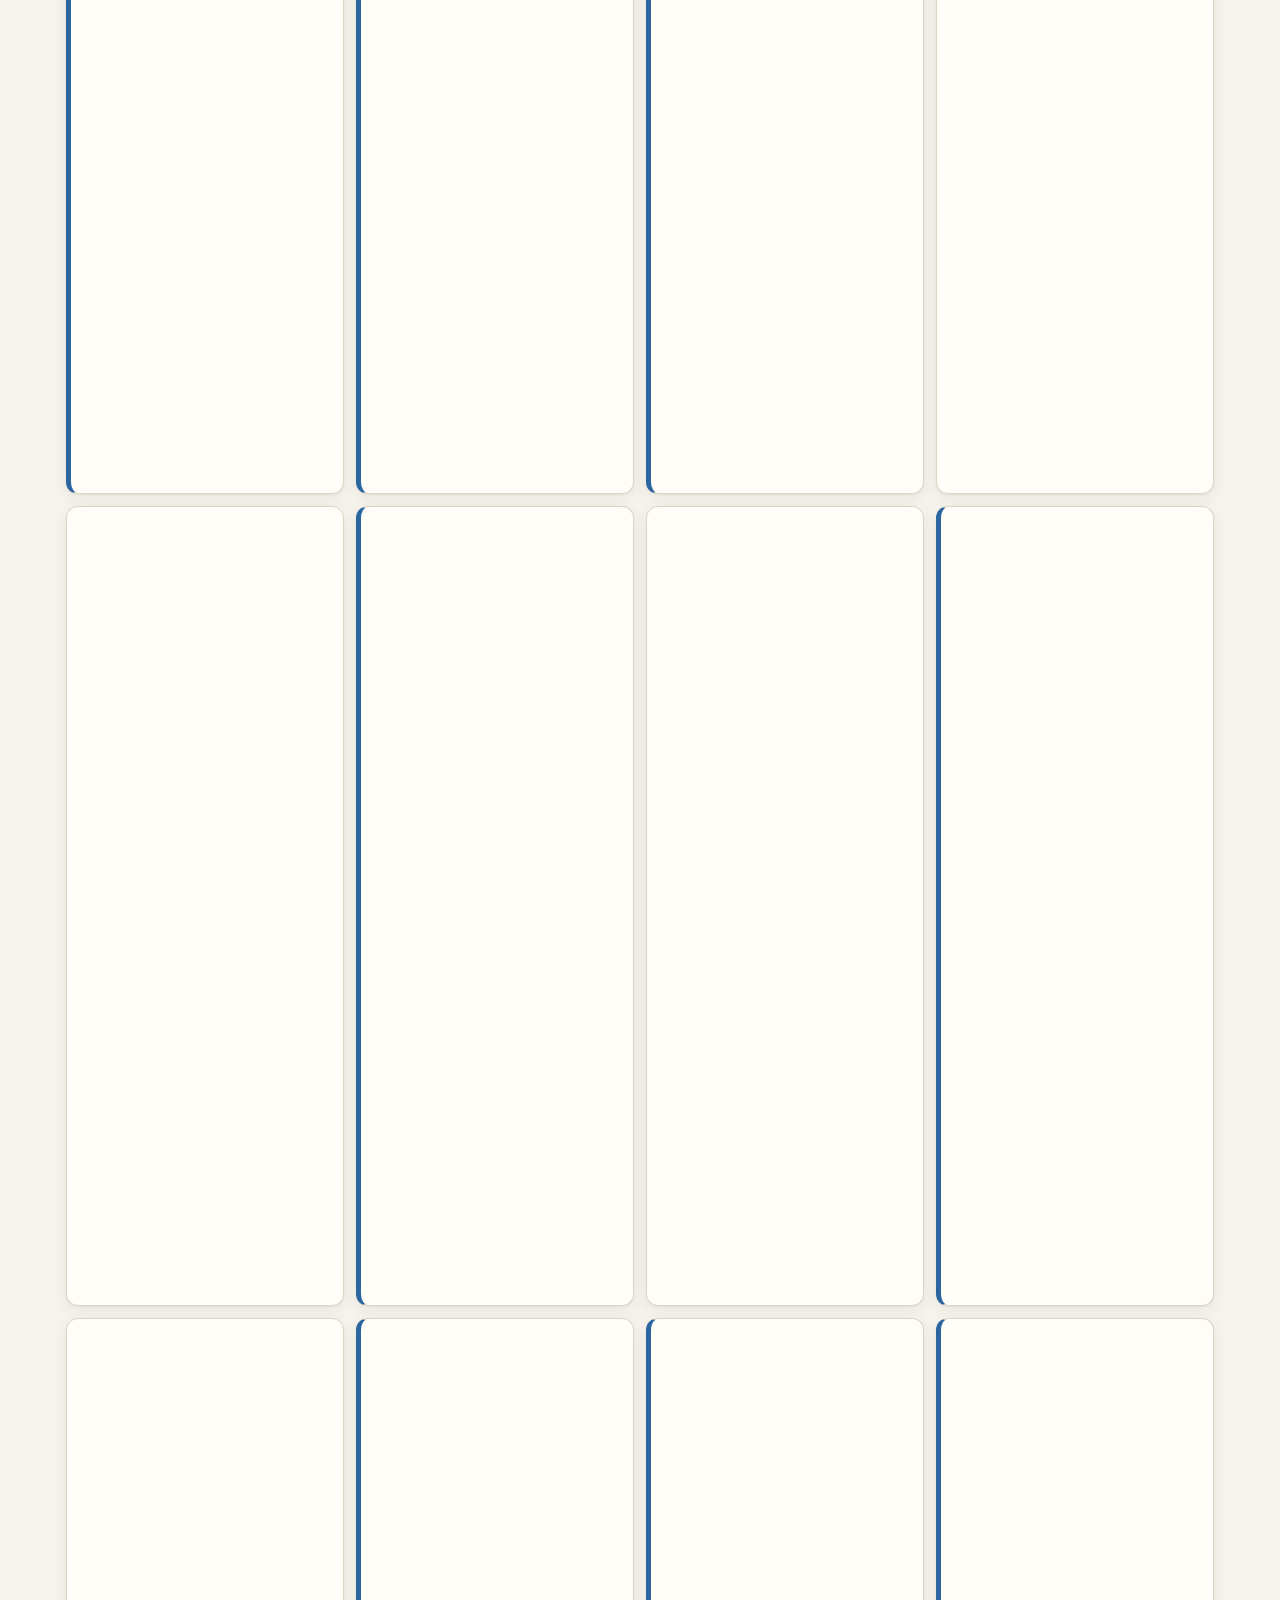
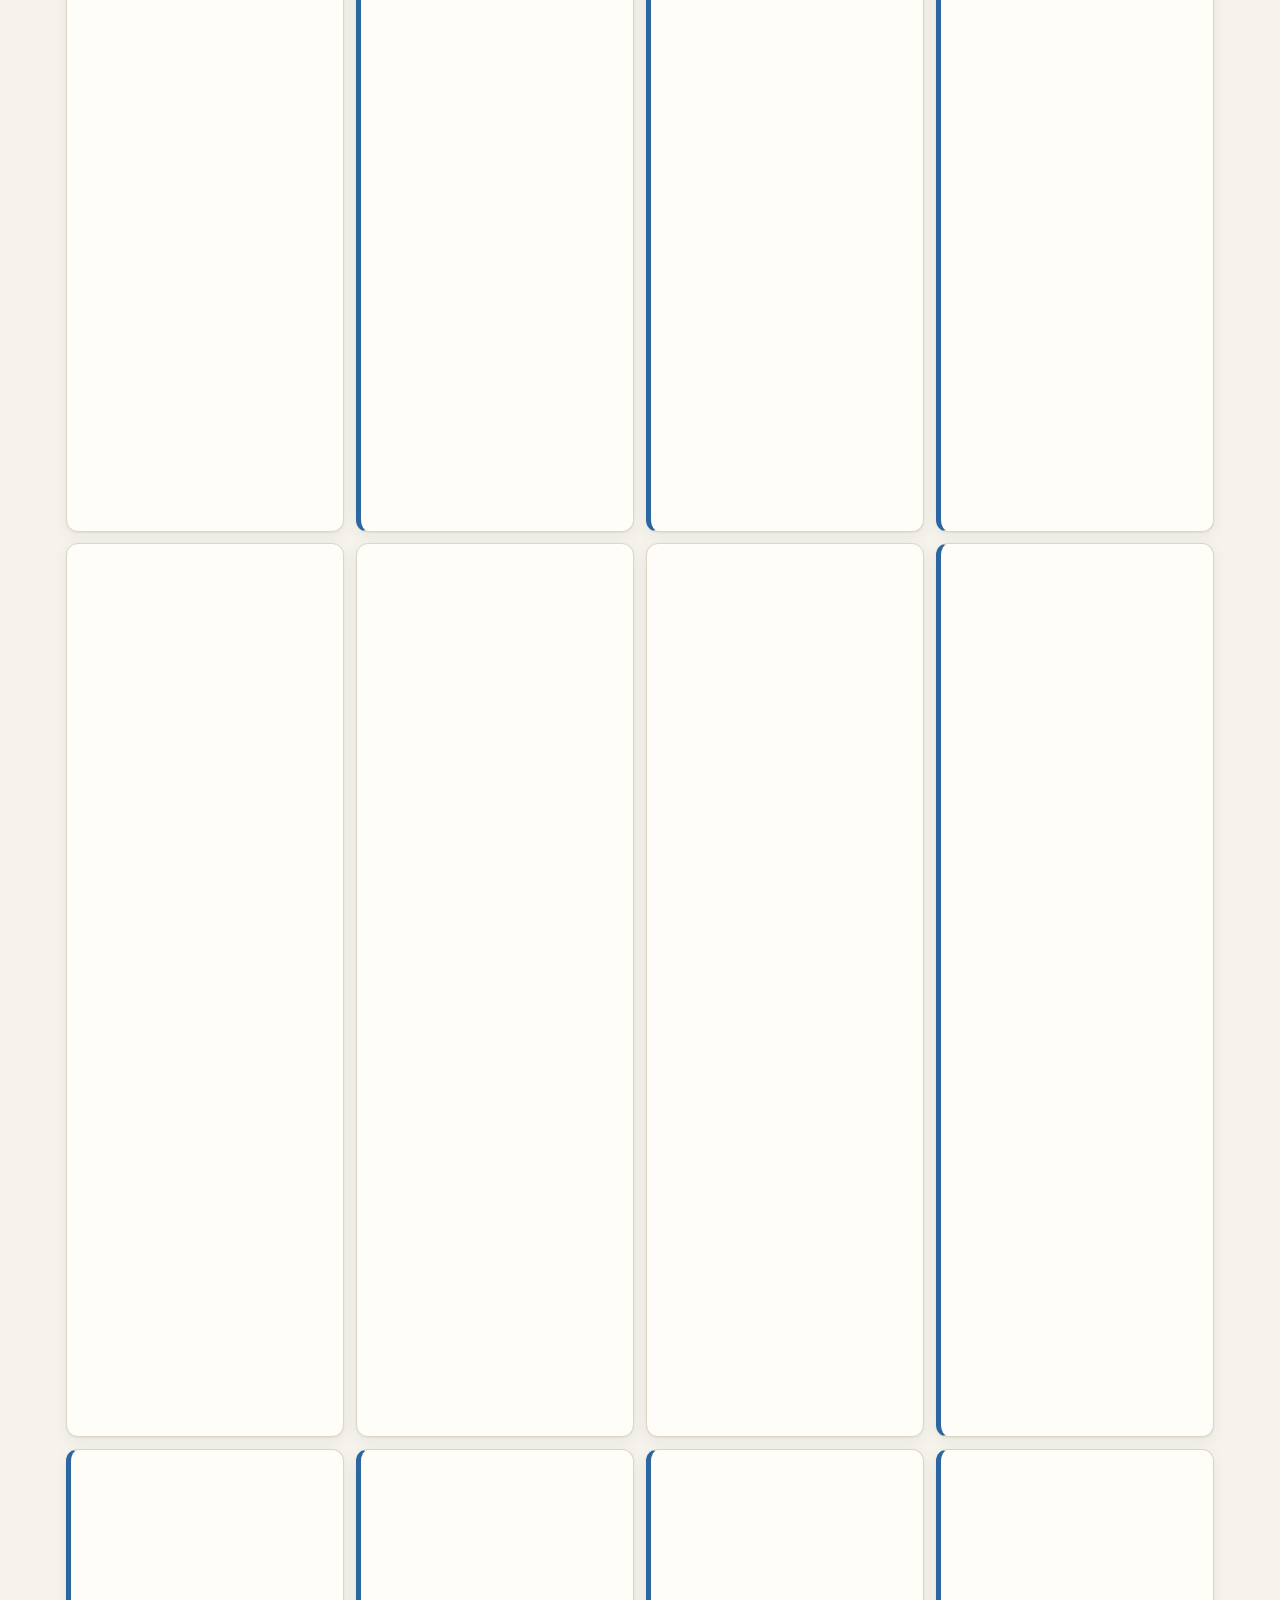
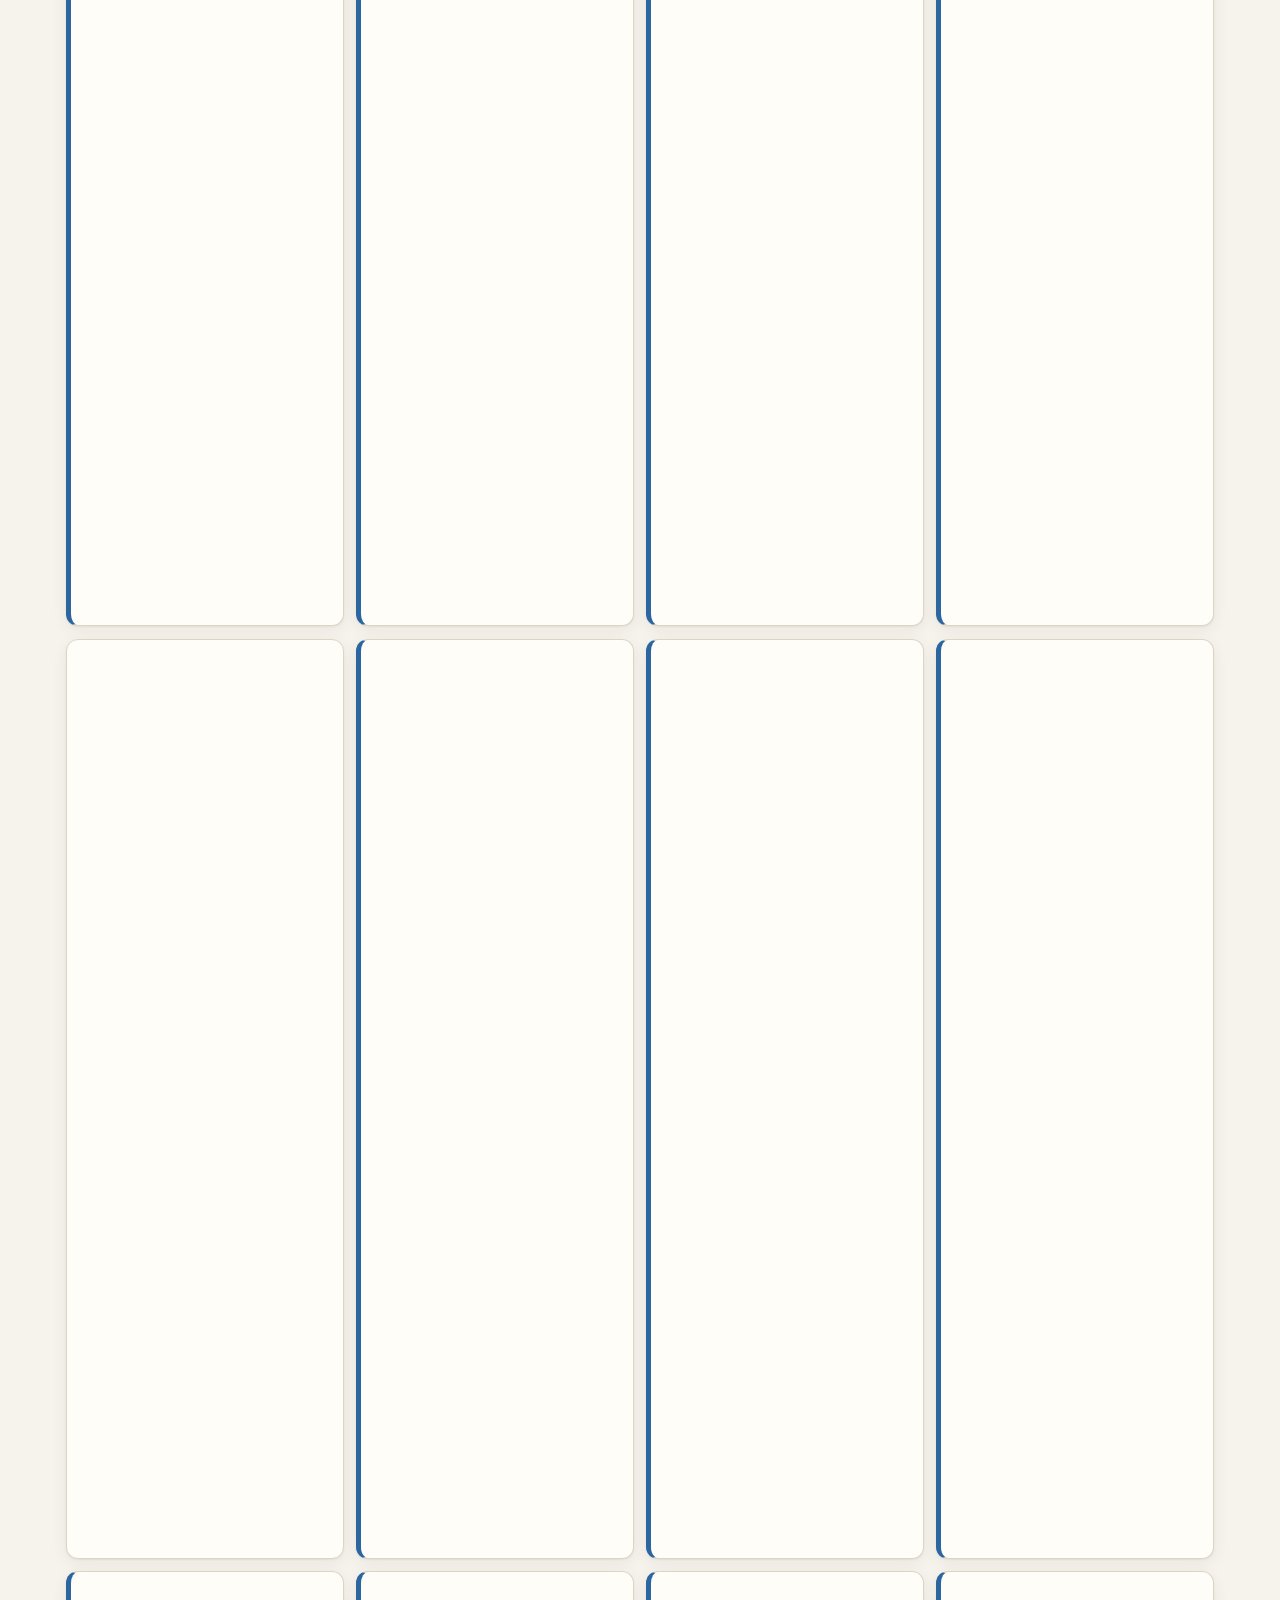
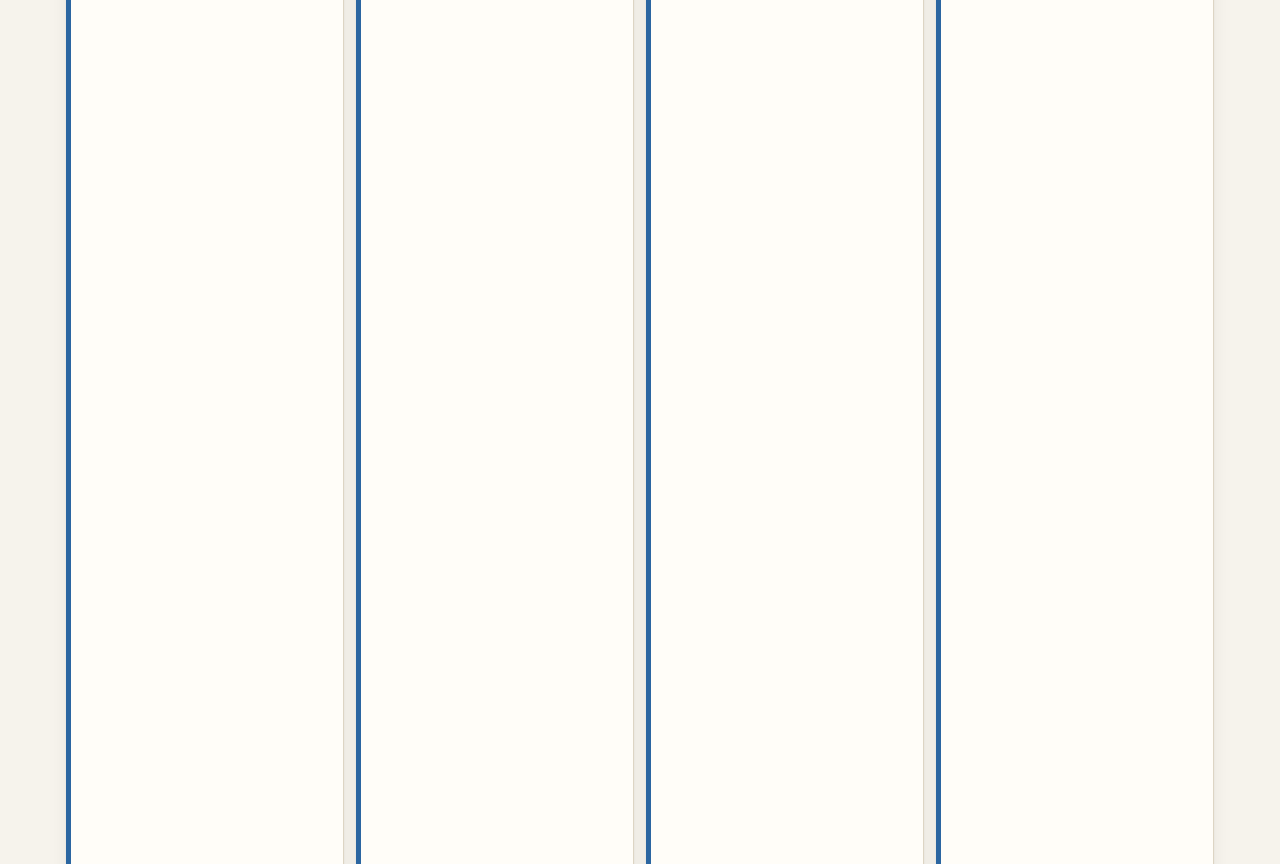
==== commit c8379522: "Shared v1.9 CSS block and nav.js tool menu Co-Authored-By: Claude Opus 5.5 <noreply@anthropic.com>" ====
--- a/site/index.html
+++ b/site/index.html
@@ -185,6 +185,7 @@
 <script src="sources.js?v=dev"></script>
 <script src="app.js?v=dev"></script>
 <script src="theme.js?v=dev"></script>
+<script src="nav.js?v=dev"></script>
 <script src="version.js?v=dev"></script>
 <script src="motion.js?v=dev" defer></script><script src="ui.js?v=dev" defer></script>
 </body>
--- a/site/styles.css
+++ b/site/styles.css
@@ -412,7 +412,7 @@
 }
 .src-group { font-size: .72rem; font-weight: 600; letter-spacing: .05em; text-transform: uppercase; color: var(--muted); border-top: 1px solid var(--line); margin-top: 6px; padding-top: 8px; }
 .src-group:first-child { border-top: 0; margin-top: 0; padding-top: 2px; }
-/* === dnd-shared v1.8 (canonical copy: WernerCD/dnd shared/dnd-shared.css) === */
+/* === dnd-shared v1.9 (canonical copy: WernerCD/dnd shared/dnd-shared.css) === */
 /* Paste this block unchanged at the END of each site's styles.css. Do not edit it per site;
    change it in the hub repo and re-copy it to every site. It relies on the shared tokens
    (--bg, --surface, --surface-2, --ink, --ink-2, --muted, --line, --accent, --gold, --radius). */
@@ -506,15 +506,39 @@
 @keyframes plot-fade { from { opacity: 0; } }
 @keyframes plot-grow { from { transform: scaleY(0); } }
 @media (prefers-reduced-motion: reduce) { [data-spot]::before { transition: none; } }
+/* top-bar tool menu (nav.js), v1.9 */
+.tool-menu { flex: 1 1 auto; display: flex; justify-content: center; position: relative; min-width: 0; }
+.hub-bar.has-menu .char-pick { margin-left: 0; }
+.tool-menu ul { list-style: none; margin: 0; padding: 0; }
+.tm-groups { display: flex; gap: 2px; }
+.tm-g { position: relative; }
+.tm-btn, .tm-all { font: inherit; font-size: .85rem; font-weight: 500; color: var(--muted); background: none; border: 0; border-radius: 6px; padding: 3px 9px; min-height: 26px; cursor: pointer; display: inline-flex; align-items: center; gap: 4px; }
+.tm-btn span, .tm-all span { font-size: .7em; }
+.tm-btn:hover, .tm-btn:focus-visible, .tm-btn[aria-expanded="true"], .tm-all:hover, .tm-all:focus-visible { color: var(--accent); background: var(--surface-2); }
+.tm-g.tm-cur > .tm-btn { color: var(--ink); }
+.tm-list { display: none; position: absolute; top: calc(100% + 4px); left: 50%; transform: translateX(-50%); z-index: 900; min-width: 190px; background: var(--surface); border: 1px solid var(--line); border-radius: 10px; box-shadow: 0 8px 24px rgba(0, 0, 0, .16); padding: 6px; }
+.tm-btn[aria-expanded="true"] + .tm-list { display: block; }
+.tm-list a { display: flex; align-items: center; min-height: 32px; padding: 4px 10px; border-radius: 6px; color: var(--ink-2); text-decoration: none; white-space: nowrap; font-size: .9rem; }
+.tm-list a:hover, .tm-list a:focus-visible { background: var(--surface-2); color: var(--accent); }
+.tm-list a[aria-current="page"] { color: var(--ink); font-weight: 600; }
+.tm-all { display: none; }
+@media (max-width: 720px) {
+  .tm-all { display: inline-flex; }
+  .tm-groups { display: none; position: absolute; top: calc(100% + 4px); left: 50%; transform: translateX(-50%); z-index: 900; width: min(300px, calc(100vw - 32px)); flex-direction: column; gap: 6px; background: var(--surface); border: 1px solid var(--line); border-radius: 10px; box-shadow: 0 8px 24px rgba(0, 0, 0, .16); padding: 8px; }
+  .tool-menu.open .tm-groups { display: flex; }
+  .tm-btn { pointer-events: none; color: var(--muted); font-size: .75rem; letter-spacing: .05em; text-transform: uppercase; padding: 2px 10px; }
+  .tm-btn span { display: none; }
+  .tm-list, .tm-btn[aria-expanded="true"] + .tm-list { display: block; position: static; transform: none; box-shadow: none; border: 0; padding: 0; min-width: 0; }
+}
 /* print: paper-friendly, no chrome. Sites add their own rules to hide tool controls. */
 @media print {
   :root, :root:not([data-theme="light"]), :root[data-theme="dark"] { --bg: #fff; --surface: #fff; --surface-2: #f3f3f3; --ink: #000; --ink-2: #222; --muted: #555; --line: #bbb; --shadow: none; --accent: #2f6b4f; --accent-ink: #ffffff; --gold: #a8841c; --warn: #9a4b1c; --warn-bg: #f7e6d8; --chip: #e6efe9; color-scheme: light; }
   body { background: #fff; }
-  .hub-bar, .char-pick, .char-import, .plot-tip, .plot-table summary, #themeBtn, .site-footer .foot-links, button, dialog::backdrop { display: none !important; }
+  .hub-bar, .tool-menu, .char-pick, .char-import, .plot-tip, .plot-table summary, #themeBtn, .site-footer .foot-links, button, dialog::backdrop { display: none !important; }
   .site-header { border-bottom: 1px solid #000; }
   a { color: inherit; text-decoration: none; }
   .card, .change-day li, .statblock { break-inside: avoid; }
   .ui-anim [data-reveal] > * { opacity: 1 !important; }
   .plot-fig { break-inside: avoid; }
 }
-/* === end dnd-shared v1.8 === */
+/* === end dnd-shared v1.9 === */
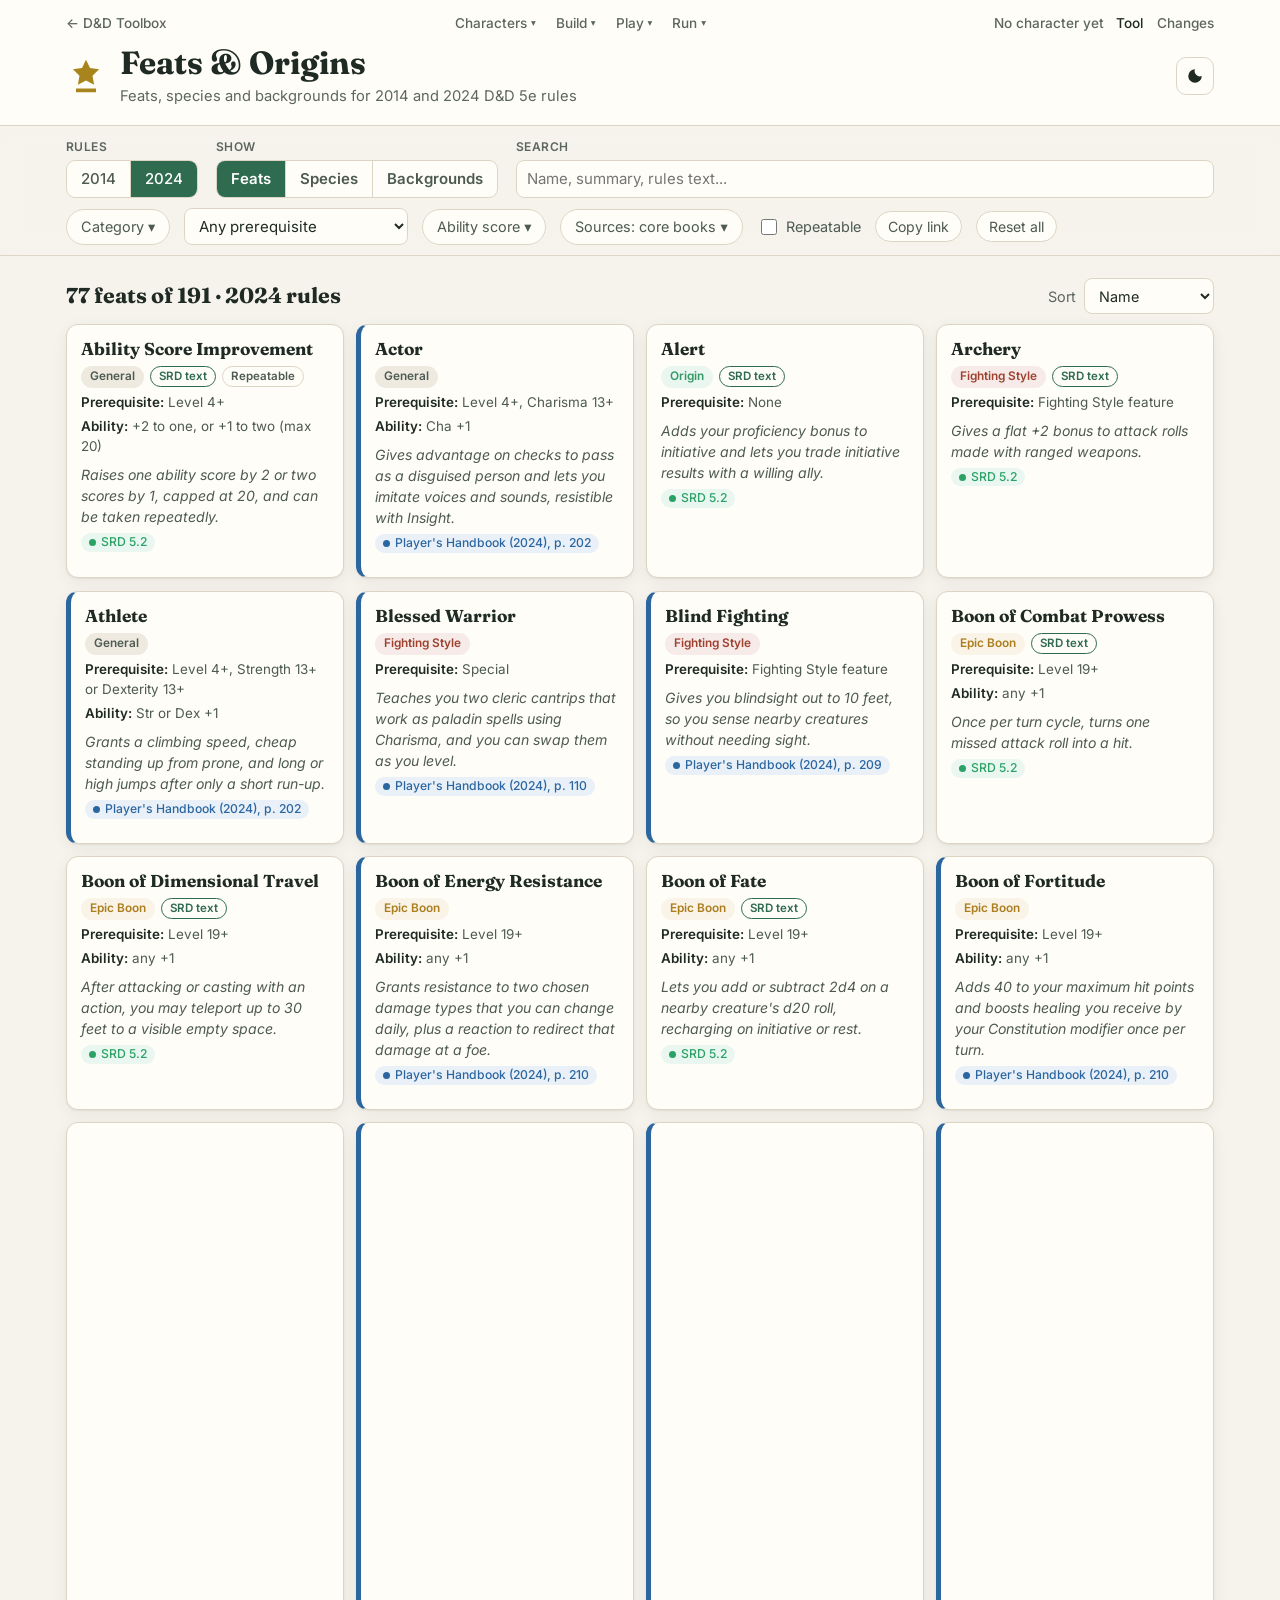
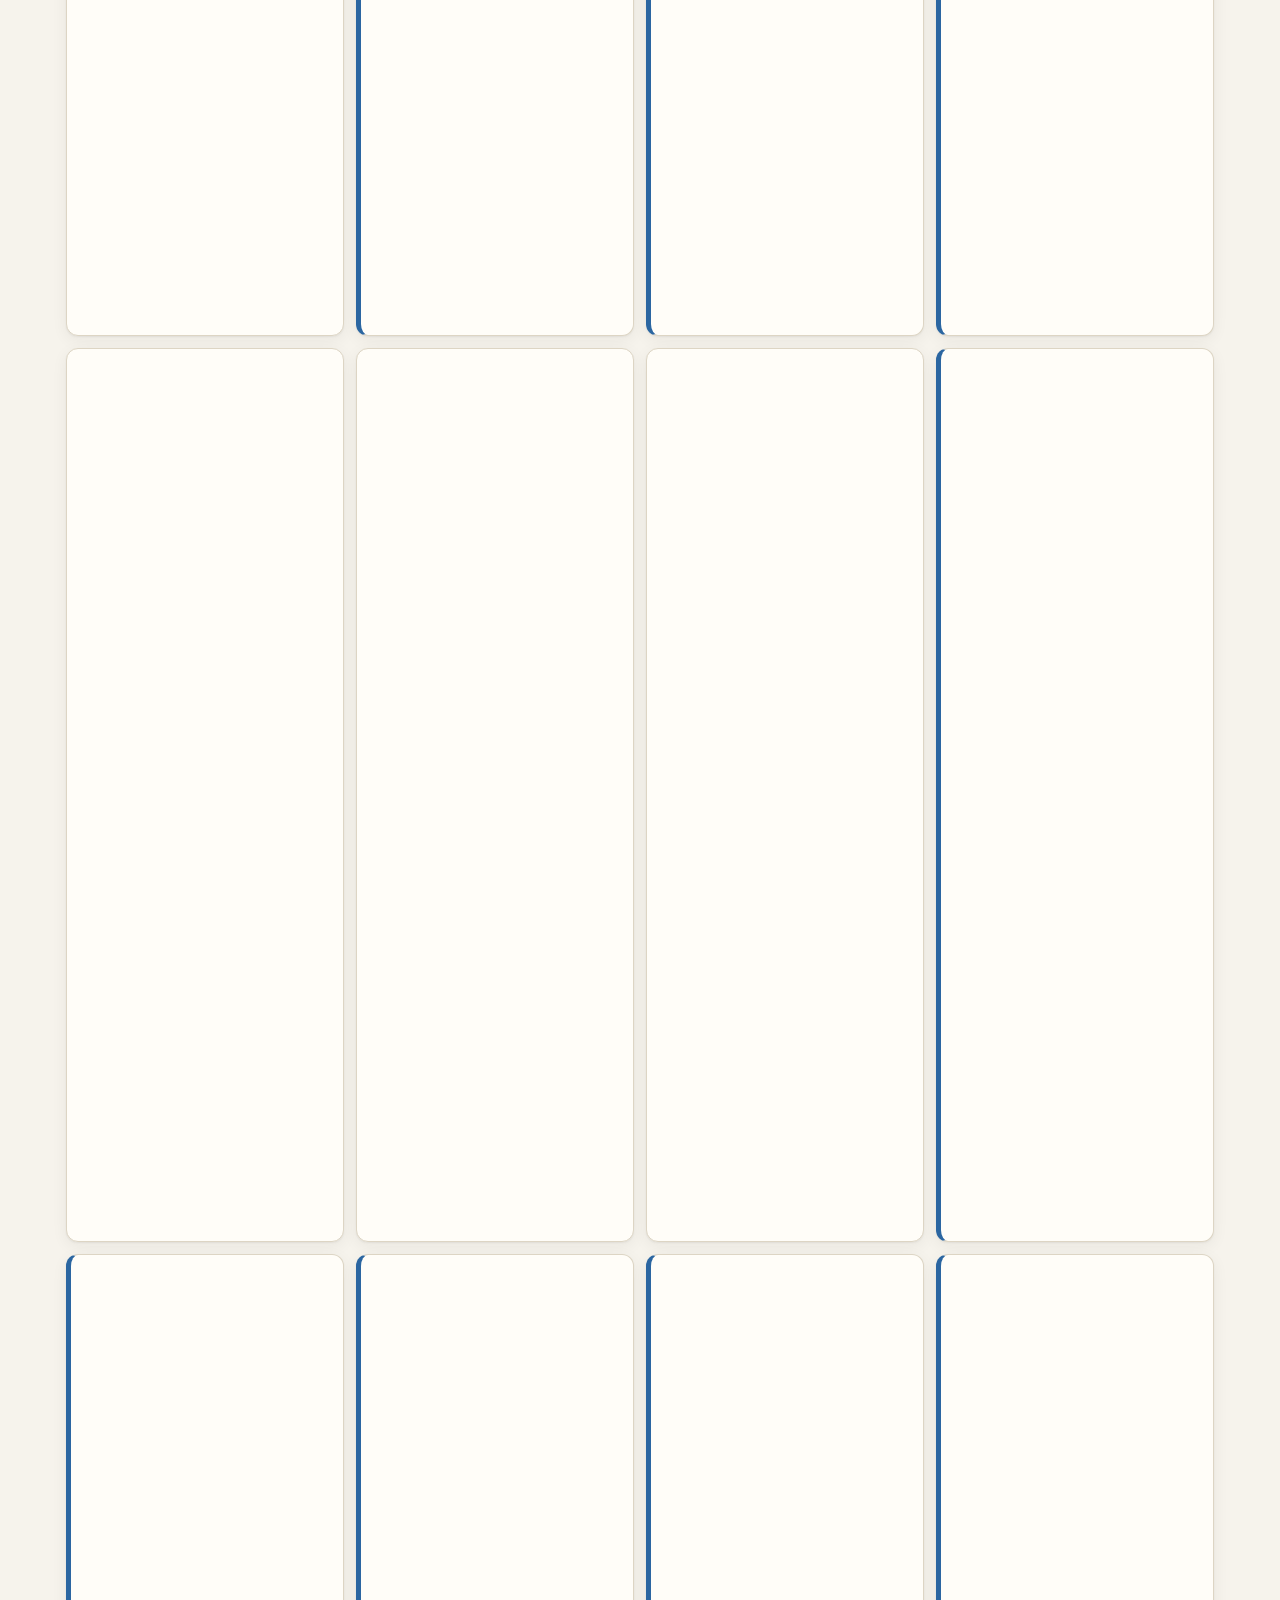
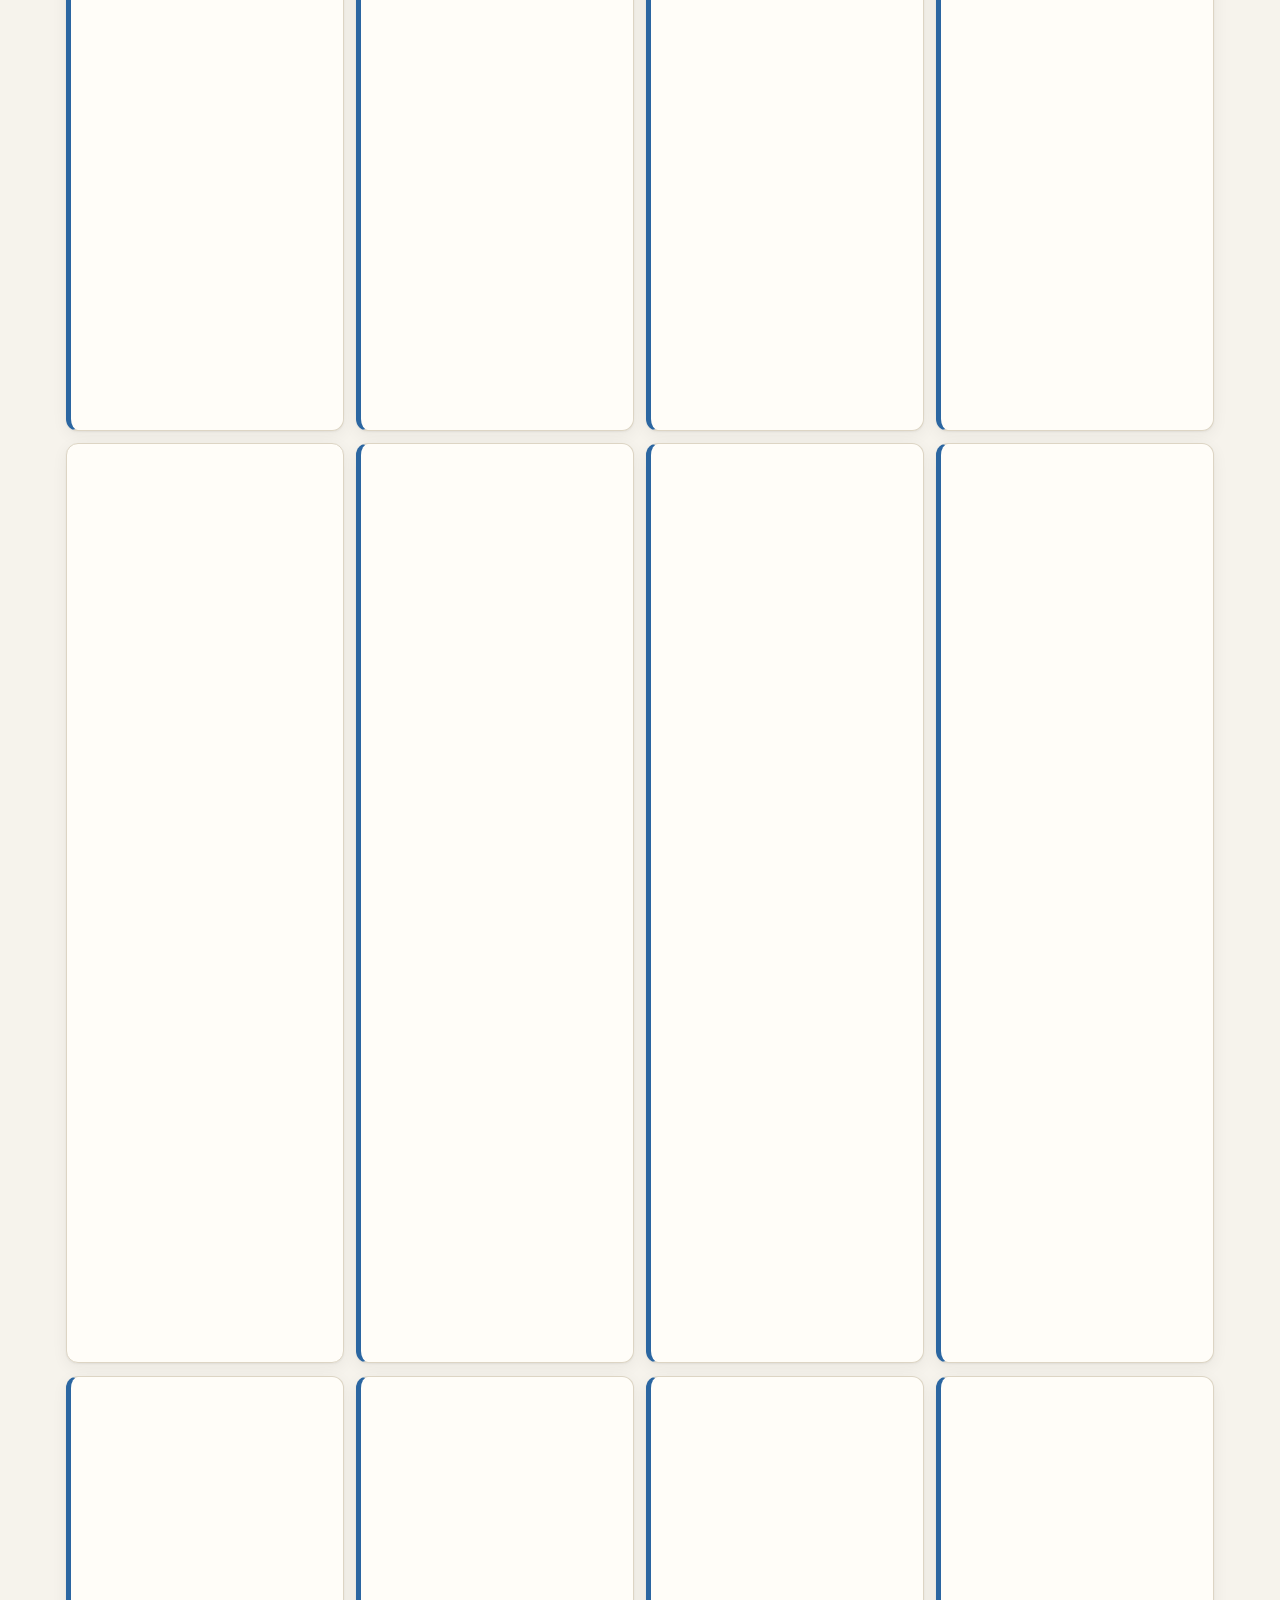
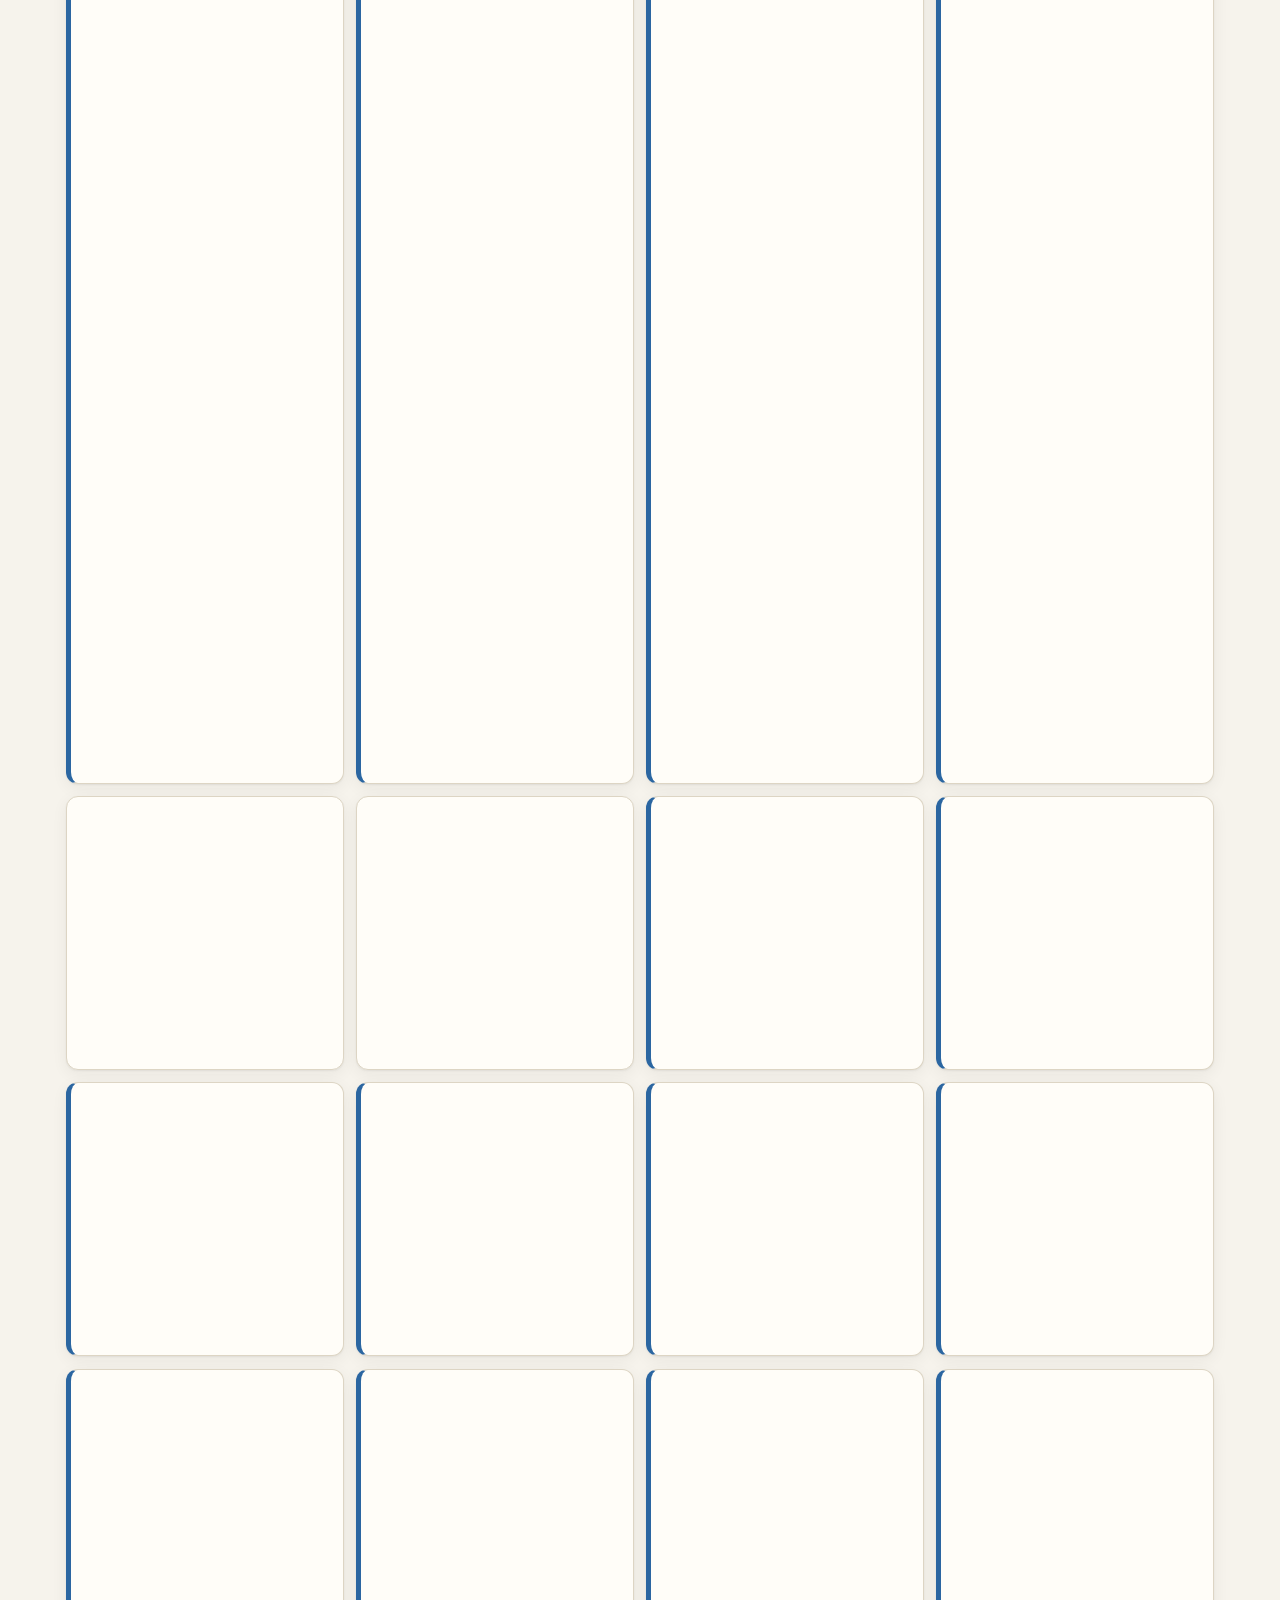
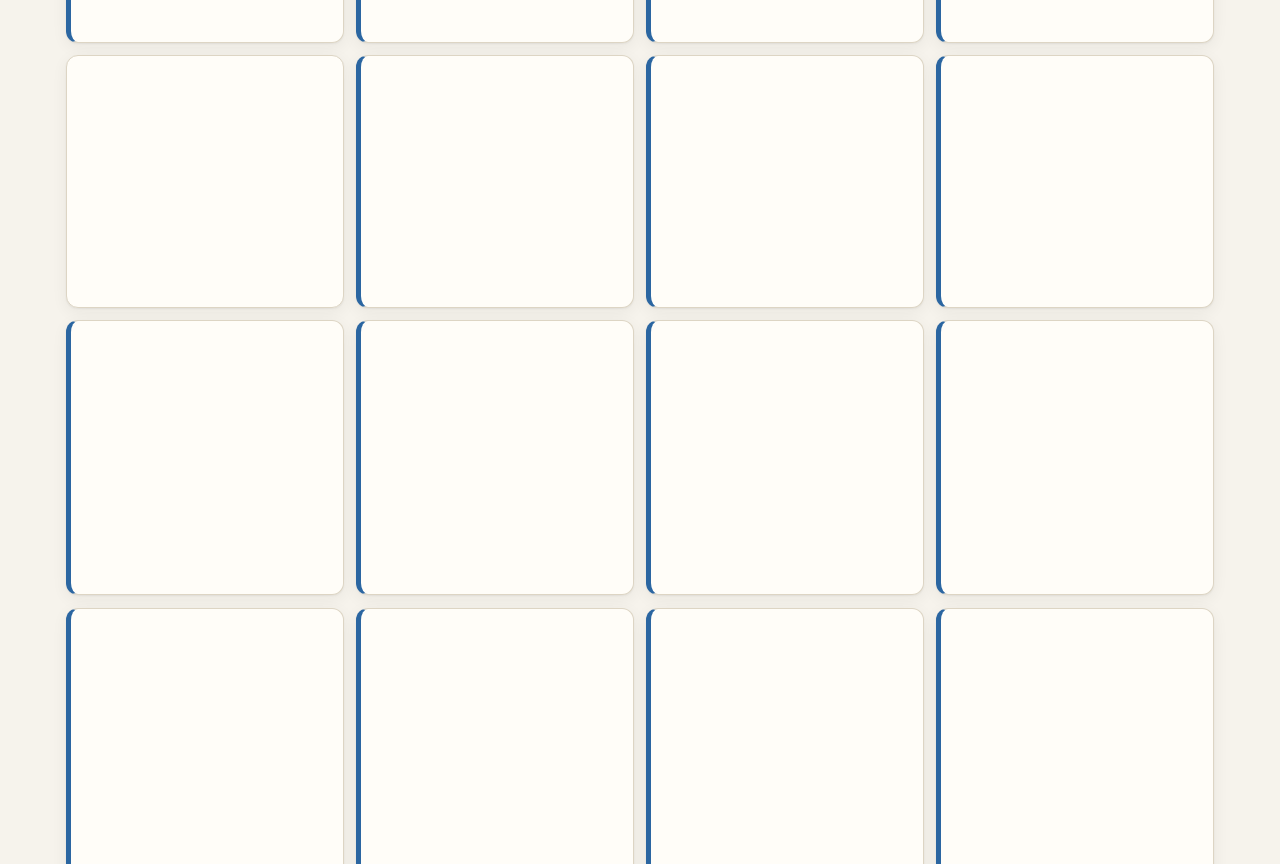
==== commit ce97f005: "Shared v1.14: dice rolling and links between tools - dice.js and links.js from the hub, CSS block v1" ====
--- a/site/index.html
+++ b/site/index.html
@@ -13,8 +13,13 @@
 <meta property="og:title" content="Feats &amp; Origins">
 <meta property="og:description" content="D&amp;D 5e feats, species and backgrounds for the 2014 and 2024 rules: full SRD text, an index of the official books, filters, and a check of which feats your character qualifies for.">
 <meta property="og:url" content="https://wernercd.github.io/dnd-feats/">
-<meta name="twitter:card" content="summary">
-<link rel="icon" href="data:image/svg+xml,%3Csvg xmlns='http://www.w3.org/2000/svg' viewBox='0 0 32 32'%3E%3Cpath d='M16 3l3.2 6.6 7.3 1-5.3 5.1 1.3 7.2L16 19.5l-6.5 3.4 1.3-7.2-5.3-5.1 7.3-1z' fill='%23c9a227'/%3E%3Cpath d='M8 26h16v3H8z' fill='%23c9a227'/%3E%3C/svg%3E">
+<meta property="og:image" content="https://wernercd.github.io/dnd-feats/og.png">
+<meta property="og:image:width" content="1200">
+<meta property="og:image:height" content="630">
+<meta name="twitter:card" content="summary_large_image">
+<link rel="manifest" href="manifest.webmanifest">
+<link rel="icon" href="icons/favicon-32.png" sizes="32x32" type="image/png">
+<link rel="apple-touch-icon" href="icons/apple-touch-icon.png">
 <link rel="preconnect" href="https://fonts.googleapis.com">
 <link rel="preconnect" href="https://fonts.gstatic.com" crossorigin>
 <link href="https://fonts.googleapis.com/css2?family=Fraunces:opsz,wght@9..144,500;9..144,700&family=Inter:wght@400;500;600&display=swap" rel="stylesheet">
@@ -187,6 +192,9 @@
 <script src="theme.js?v=dev"></script>
 <script src="nav.js?v=dev"></script>
 <script src="version.js?v=dev"></script>
+<script src="offline.js?v=dev"></script>
+<script src="dice.js?v=dev"></script>
+<script src="links.js?v=dev"></script>
 <script src="motion.js?v=dev" defer></script><script src="ui.js?v=dev" defer></script>
 </body>
 </html>
--- a/site/styles.css
+++ b/site/styles.css
@@ -412,7 +412,7 @@
 }
 .src-group { font-size: .72rem; font-weight: 600; letter-spacing: .05em; text-transform: uppercase; color: var(--muted); border-top: 1px solid var(--line); margin-top: 6px; padding-top: 8px; }
 .src-group:first-child { border-top: 0; margin-top: 0; padding-top: 2px; }
-/* === dnd-shared v1.9 (canonical copy: WernerCD/dnd shared/dnd-shared.css) === */
+/* === dnd-shared v1.11 (canonical copy: WernerCD/dnd shared/dnd-shared.css) === */
 /* Paste this block unchanged at the END of each site's styles.css. Do not edit it per site;
    change it in the hub repo and re-copy it to every site. It relies on the shared tokens
    (--bg, --surface, --surface-2, --ink, --ink-2, --muted, --line, --accent, --gold, --radius). */
@@ -523,22 +523,84 @@
 .tm-list a[aria-current="page"] { color: var(--ink); font-weight: 600; }
 .tm-all { display: none; }
 @media (max-width: 720px) {
+  .hub-bar.has-menu { position: relative; flex-wrap: wrap; row-gap: 6px; }
+  .hub-bar.has-menu .tool-menu { position: static; flex: 0 0 auto; order: 1; }
+  .hub-bar.has-menu .hub-nav { order: 2; margin-left: auto; }
+  .hub-bar.has-menu .char-pick { order: 3; flex: 1 1 100%; white-space: nowrap; }
   .tm-all { display: inline-flex; }
-  .tm-groups { display: none; position: absolute; top: calc(100% + 4px); left: 50%; transform: translateX(-50%); z-index: 900; width: min(300px, calc(100vw - 32px)); flex-direction: column; gap: 6px; background: var(--surface); border: 1px solid var(--line); border-radius: 10px; box-shadow: 0 8px 24px rgba(0, 0, 0, .16); padding: 8px; }
+  .tm-groups { display: none; position: absolute; top: 36px; left: 16px; right: 16px; z-index: 900; width: auto; max-width: 340px; flex-direction: column; gap: 6px; background: var(--surface); border: 1px solid var(--line); border-radius: 10px; box-shadow: 0 8px 24px rgba(0, 0, 0, .16); padding: 8px; }
   .tool-menu.open .tm-groups { display: flex; }
   .tm-btn { pointer-events: none; color: var(--muted); font-size: .75rem; letter-spacing: .05em; text-transform: uppercase; padding: 2px 10px; }
   .tm-btn span { display: none; }
   .tm-list, .tm-btn[aria-expanded="true"] + .tm-list { display: block; position: static; transform: none; box-shadow: none; border: 0; padding: 0; min-width: 0; }
 }
+/* stat blocks (statblock.js) */
+.dsb { border-top: 3px solid var(--gold); border-bottom: 3px solid var(--gold); padding: 10px 0; line-height: 1.45; }
+.dsb p { margin: 3px 0; }
+.dsb-head { margin-bottom: 6px; }
+.dsb-name { font-family: Fraunces, Georgia, serif; font-size: 1.35rem; margin: 0; }
+.dsb-type { color: var(--muted); font-style: italic; margin: 0; }
+.dsb-abil { display: grid; grid-template-columns: repeat(6, 1fr); text-align: center; gap: 4px; margin: 8px 0; padding: 8px 0; border-top: 1px solid var(--line); border-bottom: 1px solid var(--line); }
+.dsb-abil div { background: var(--surface-2); border-radius: 6px; padding: 4px 0; font-size: .85rem; }
+.dsb-abil b { display: block; font-size: .7rem; letter-spacing: .06em; color: var(--muted); }
+.dsb-mod { color: var(--ink-2); }
+.dsb-sv { display: block; font-size: .72rem; color: var(--muted); }
+.dsb-sec { font-family: Fraunces, Georgia, serif; font-size: 1.05rem; font-weight: 600; color: var(--gold); border-bottom: 1px solid var(--line); margin: 12px 0 6px; padding-bottom: 2px; }
+.dsb-blk { margin: 6px 0; }
+.dsb-blk > b { font-style: italic; }
+.dsb ul { margin: 4px 0; padding-left: 20px; }
+.dsb ul li { margin: 2px 0; }
+.dsb-src { font-size: .78rem; color: var(--muted); margin-top: 10px !important; }
+.dsb.mini { font-size: .84rem; border-width: 2px; padding: 8px 0; }
+.dsb.mini .dsb-abil div { font-size: .76rem; }
+.dsb.mini .dsb-sec { font-size: .95rem; margin: 8px 0 4px; }
+@media (max-width: 520px) { .dsb-abil { grid-template-columns: repeat(3, 1fr); } }
+/* dice (dice.js) and cross-links (links.js), v1.11 */
+.dd-roll { color: var(--accent); cursor: pointer; border-bottom: 1px dashed currentColor; border-radius: 3px; white-space: nowrap; }
+.dd-roll:hover { background: color-mix(in srgb, var(--accent) 14%, transparent); }
+.dd-roll:focus-visible { outline: 2px solid var(--accent); outline-offset: 1px; }
+a.dlx { color: inherit; text-decoration: underline dotted; text-underline-offset: 3px; text-decoration-color: color-mix(in srgb, var(--accent) 70%, transparent); }
+a.dlx:hover, a.dlx:focus-visible { color: var(--accent); text-decoration-style: solid; }
+.dd-tray { position: fixed; right: 16px; bottom: 16px; z-index: 900; width: min(320px, calc(100vw - 32px)); max-height: calc(100vh - 32px); overflow: auto; background: var(--surface); color: var(--ink); border: 1px solid var(--line); border-top: 3px solid var(--gold); border-radius: 12px; box-shadow: 0 10px 30px rgba(0, 0, 0, .28); padding: 10px 14px 12px; font-size: .9rem; }
+.dd-tray[hidden] { display: none; }
+.dd-head { display: flex; justify-content: space-between; align-items: center; }
+.dd-head b { font-family: Fraunces, Georgia, serif; font-size: 1rem; color: var(--gold); }
+.dd-x { font: inherit; font-size: 1.3rem; line-height: 1; background: none; border: 0; color: var(--muted); cursor: pointer; min-width: 32px; min-height: 32px; border-radius: 6px; }
+.dd-x:hover, .dd-x:focus-visible { color: var(--ink); background: var(--surface-2); }
+.dd-last p { margin: 4px 0; }
+.dd-lbl { color: var(--ink-2); font-weight: 600; }
+.dd-res { display: flex; align-items: baseline; gap: 10px; }
+.dd-total { font-family: Fraunces, Georgia, serif; font-size: 2.2rem; font-weight: 700; line-height: 1.1; color: var(--ink); }
+.dd-expr, .dd-parts, .dd-sub, .dd-hint { color: var(--muted); }
+.dd-nat { font-weight: 600; padding: 0 6px; border-radius: 6px; }
+.dd-nat.hi { color: var(--accent-ink); background: var(--accent); }
+.dd-nat.lo { color: var(--warn); background: var(--warn-bg); }
+.dd-advdis { display: flex; flex-wrap: wrap; gap: 2px 14px; }
+.dd-advdis b { color: var(--ink); }
+.dd-free { display: flex; gap: 6px; margin: 8px 0 6px; }
+.dd-free input { flex: 1; min-width: 0; font: inherit; color: var(--ink); background: var(--surface-2); border: 1px solid var(--line); border-radius: 8px; padding: 4px 8px; min-height: 32px; }
+.dd-btn { font: inherit; font-size: .85rem; min-height: 32px; padding: 2px 10px; border-radius: 8px; border: 1px solid var(--line); background: var(--surface-2); color: var(--ink); cursor: pointer; }
+.dd-btn:hover, .dd-btn:focus-visible { border-color: var(--accent); color: var(--accent); }
+.dd-quick { display: flex; flex-wrap: wrap; gap: 4px; }
+.dd-quick .dd-btn { padding: 2px 8px; }
+.dd-link { font: inherit; background: none; border: 0; padding: 0; color: var(--accent); text-decoration: underline; cursor: pointer; min-height: 24px; }
+.dd-more { margin-top: 8px; }
+.dd-more summary { cursor: pointer; color: var(--ink-2); min-height: 24px; }
+.dd-log { list-style: none; margin: 6px 0; padding: 0; max-height: 220px; overflow: auto; }
+.dd-log li { padding: 3px 0; border-bottom: 1px solid var(--line); }
+.dd-lv { display: inline-block; min-width: 2.2em; font-weight: 700; color: var(--ink); }
+.dd-le, .dd-ad { color: var(--muted); font-size: .84rem; }
+.dd-sr { position: absolute; width: 1px; height: 1px; overflow: hidden; clip: rect(0 0 0 0); white-space: nowrap; }
 /* print: paper-friendly, no chrome. Sites add their own rules to hide tool controls. */
 @media print {
   :root, :root:not([data-theme="light"]), :root[data-theme="dark"] { --bg: #fff; --surface: #fff; --surface-2: #f3f3f3; --ink: #000; --ink-2: #222; --muted: #555; --line: #bbb; --shadow: none; --accent: #2f6b4f; --accent-ink: #ffffff; --gold: #a8841c; --warn: #9a4b1c; --warn-bg: #f7e6d8; --chip: #e6efe9; color-scheme: light; }
   body { background: #fff; }
-  .hub-bar, .tool-menu, .char-pick, .char-import, .plot-tip, .plot-table summary, #themeBtn, .site-footer .foot-links, button, dialog::backdrop { display: none !important; }
+  .hub-bar, .tool-menu, .char-pick, .char-import, .plot-tip, .plot-table summary, #themeBtn, .site-footer .foot-links, button, dialog::backdrop, .dd-tray { display: none !important; }
+  .dd-roll { color: inherit; border: 0; }
   .site-header { border-bottom: 1px solid #000; }
   a { color: inherit; text-decoration: none; }
-  .card, .change-day li, .statblock { break-inside: avoid; }
+  .card, .change-day li, .statblock, .dsb { break-inside: avoid; }
   .ui-anim [data-reveal] > * { opacity: 1 !important; }
   .plot-fig { break-inside: avoid; }
 }
-/* === end dnd-shared v1.9 === */
+/* === end dnd-shared v1.11 === */
